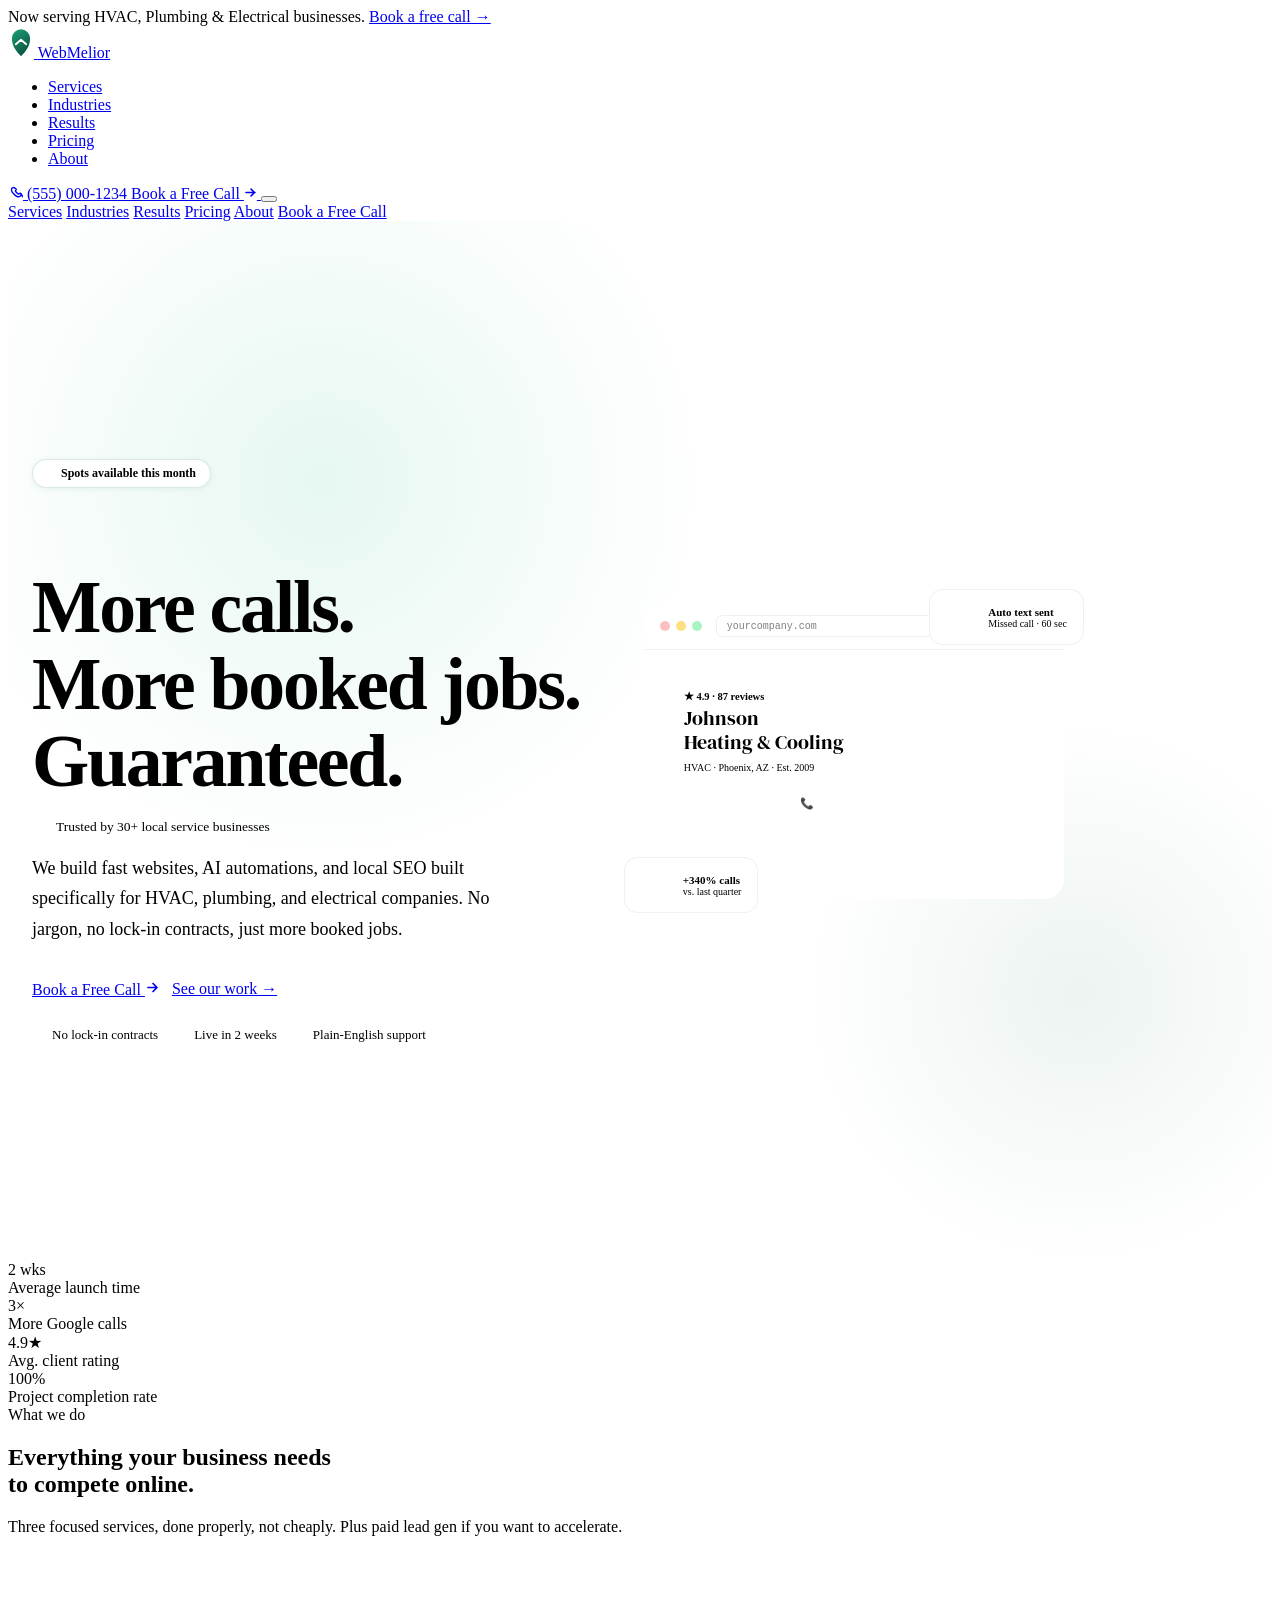
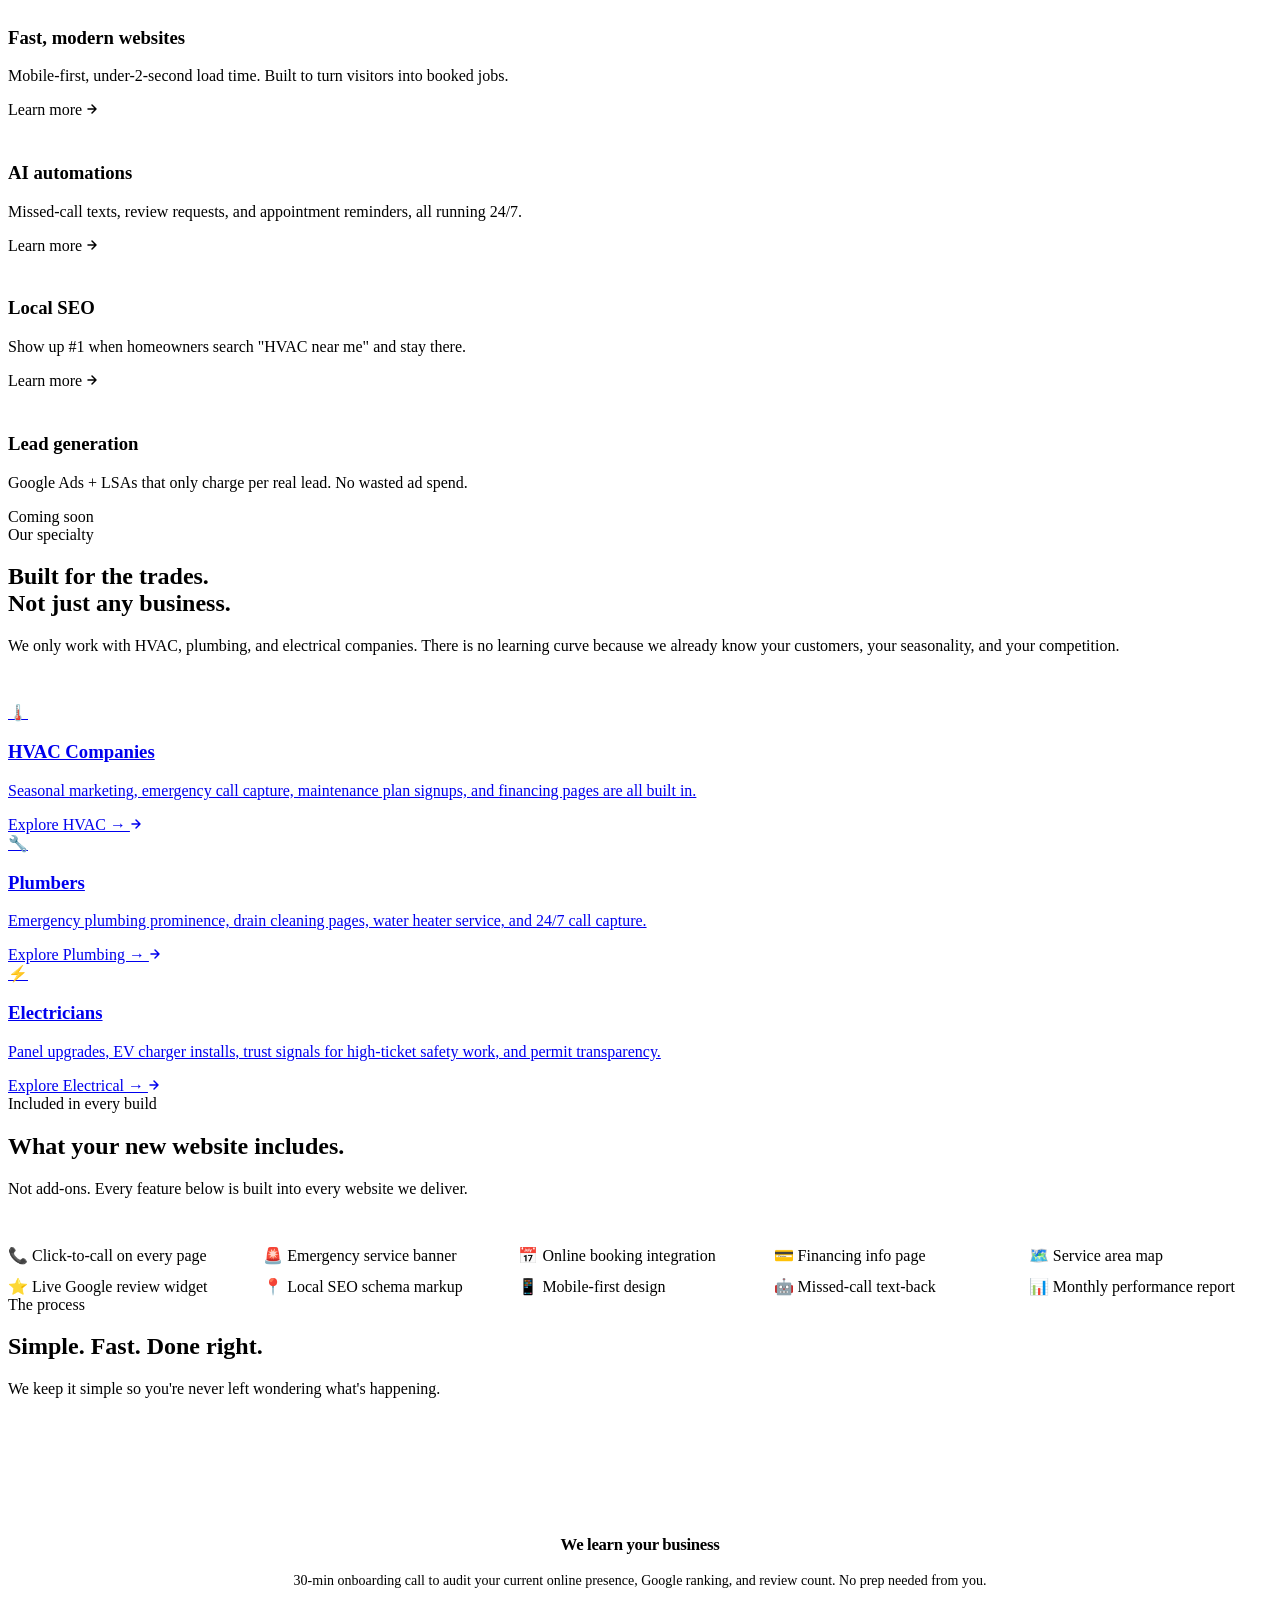
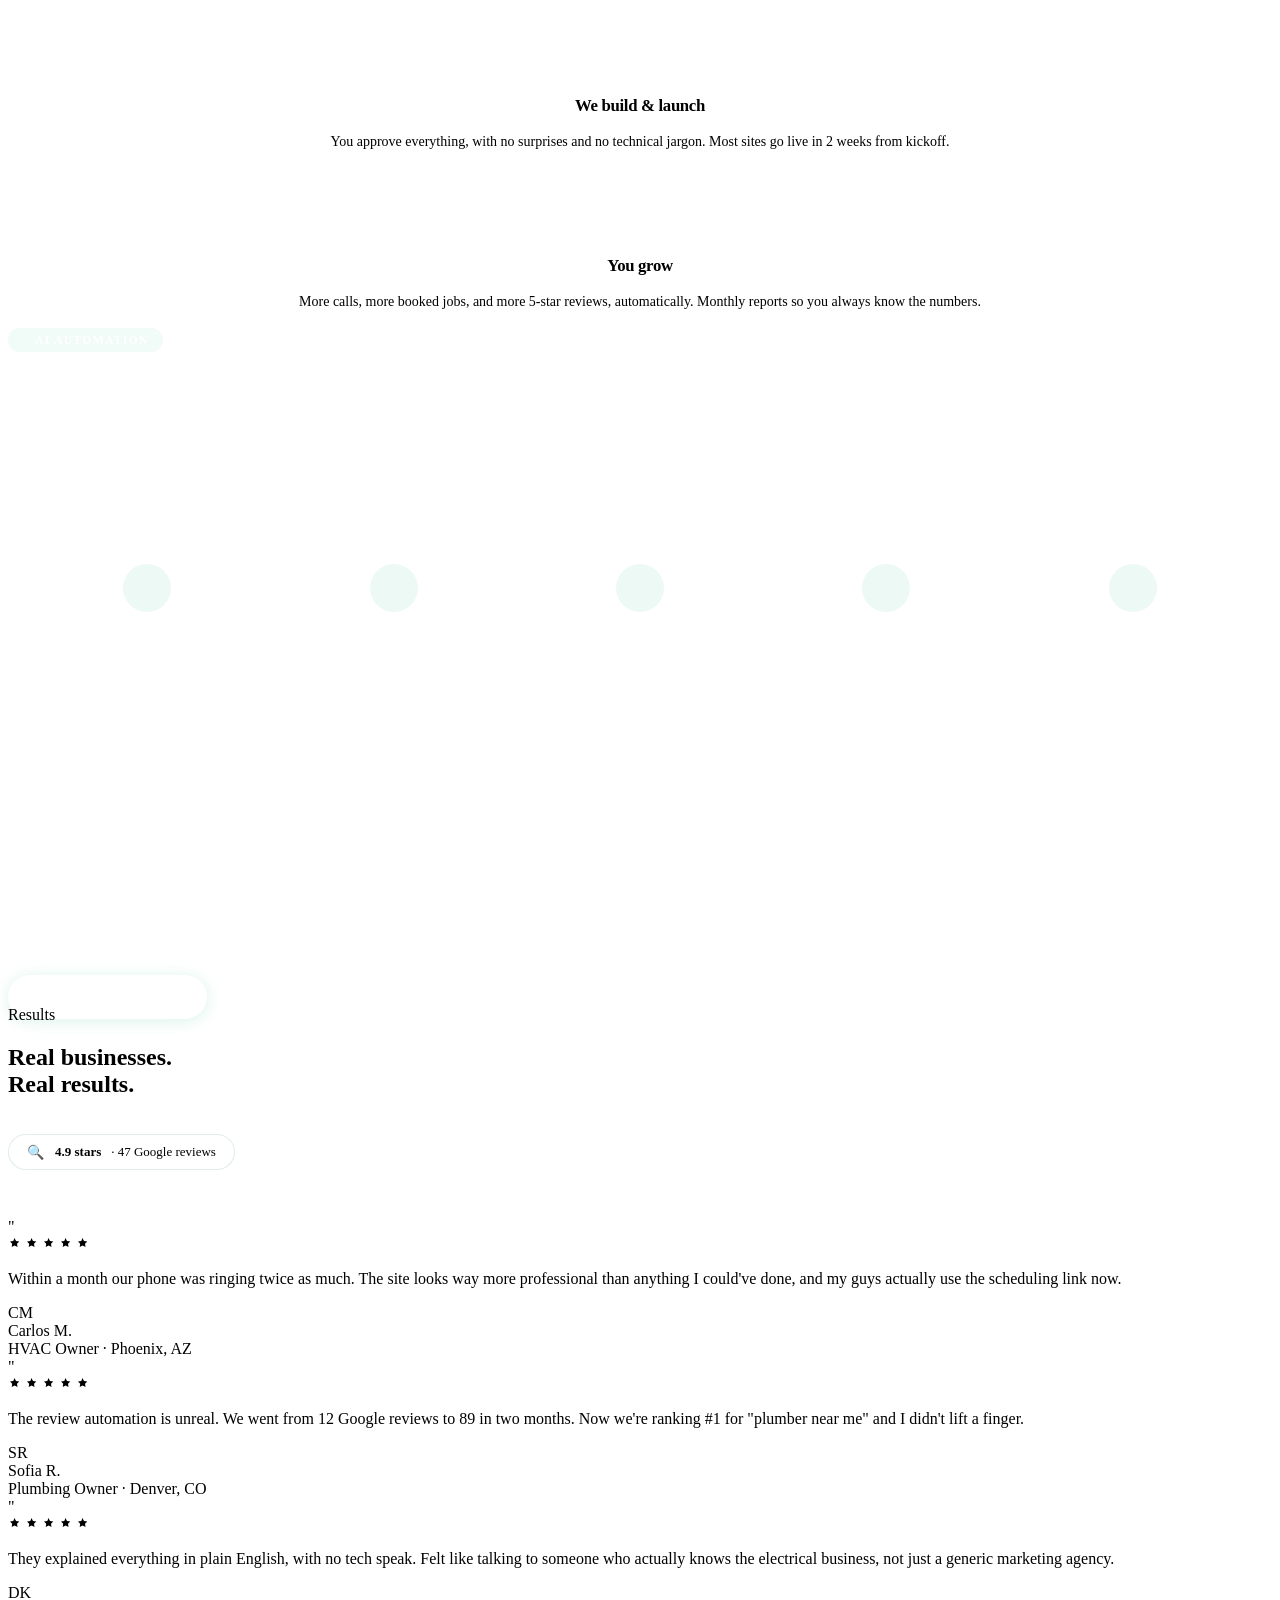
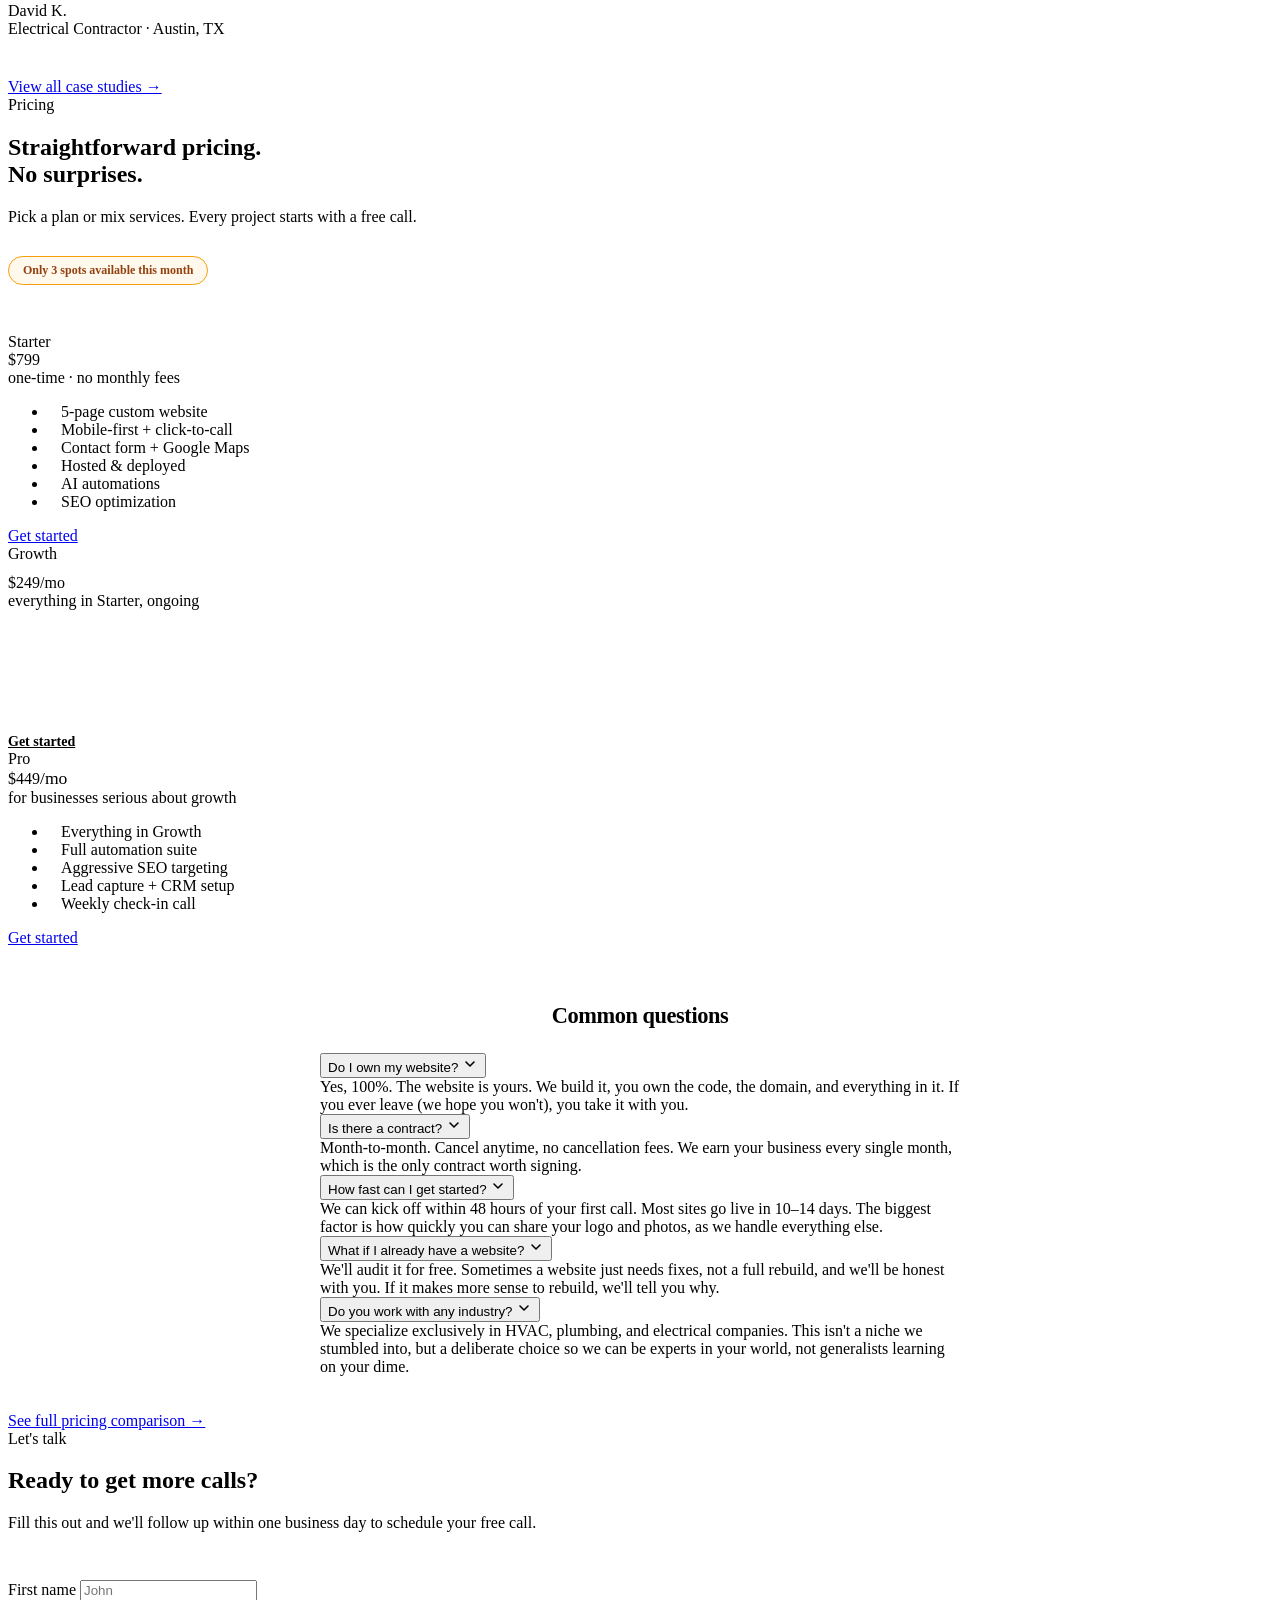
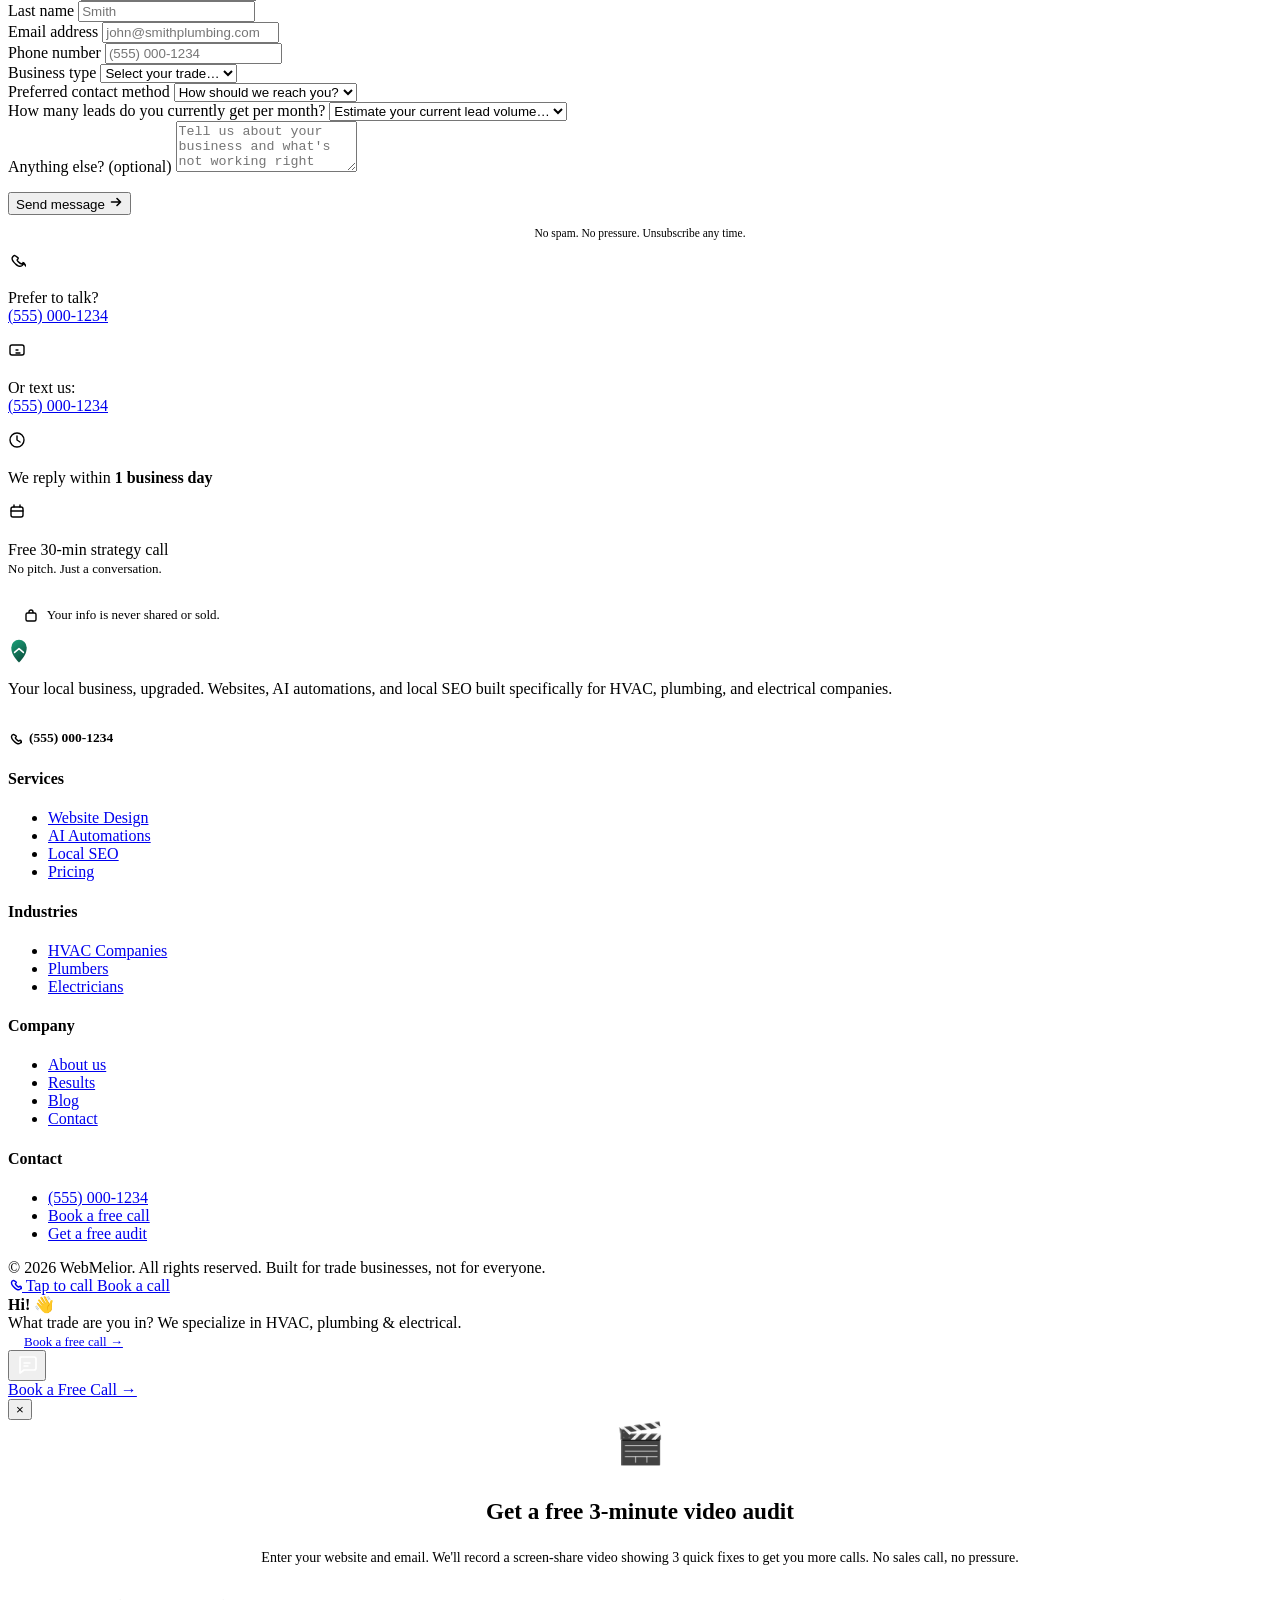
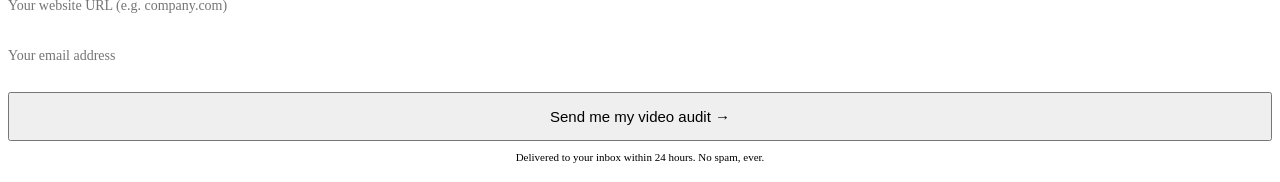
==== clients/home-services-demo/site/index.html @ b7e6ea14 "fix: update Google Apps Script URL for contact form → Sheets" ====
<!DOCTYPE html>
<html lang="en">
<head>
  <meta charset="UTF-8"/>
  <meta name="viewport" content="width=device-width,initial-scale=1"/>
  <title>WebMelior | More Calls. More Booked Jobs. | HVAC, Plumbing &amp; Electrical Marketing</title>
  <meta name="description" content="WebMelior builds websites, AI automations, and local SEO for HVAC, plumbing, and electrical companies. Live in 2 weeks. No lock-in contracts. Book a free call."/>
  <meta property="og:title" content="WebMelior: Trade Business Marketing That Actually Works"/>
  <meta property="og:description" content="Websites, AI automations, and local SEO built exclusively for HVAC, plumbing, and electrical businesses."/>
  <meta property="og:type" content="website"/>
  <link rel="canonical" href="https://webmelior.com/"/>
  <link rel="preconnect" href="https://fonts.googleapis.com"/>
  <link rel="preconnect" href="https://fonts.gstatic.com" crossorigin/>
  <link href="https://fonts.googleapis.com/css2?family=DM+Serif+Display:ital@0;1&family=Inter:wght@400;500;600;700&display=swap" rel="stylesheet"/>
  <link rel="stylesheet" href="shared.css"/>

  <!-- JSON-LD: LocalBusiness -->
  <script type="application/ld+json">
  {
    "@context": "https://schema.org",
    "@type": "LocalBusiness",
    "name": "WebMelior",
    "description": "Digital marketing agency specializing in websites, AI automations, and local SEO for HVAC, plumbing, and electrical companies.",
    "url": "https://webmelior.com",
    "telephone": "+1-555-000-1234",
    "priceRange": "$$",
    "servesCuisine": null,
    "aggregateRating": {
      "@type": "AggregateRating",
      "ratingValue": "4.9",
      "reviewCount": "47"
    }
  }
  </script>
  <!-- JSON-LD: WebSite -->
  <script type="application/ld+json">
  {
    "@context": "https://schema.org",
    "@type": "WebSite",
    "name": "WebMelior",
    "url": "https://webmelior.com"
  }
  </script>
</head>

<body class="grain">

  <!-- ─── ANNOUNCEMENT BAR ─── -->
  <div class="announce-bar" role="banner">
    Now serving HVAC, Plumbing &amp; Electrical businesses.
    <a data-cal-link="webmelior-zhfjhv/book-a-free-call" data-cal-namespace="book-a-free-call" data-cal-config='{"layout":"month_view","useSlotsViewOnSmallScreen":"true"}' href="#">Book a free call →</a>
  </div>

  <!-- ─── NAV ─── -->
  <nav class="site-nav" aria-label="Main navigation">
    <div class="nav-inner">
      <a href="index.html" class="nav-logo" aria-label="WebMelior home">
        <svg xmlns="http://www.w3.org/2000/svg" viewBox="0 0 80 98" width="26" height="32" aria-hidden="true">
          <defs><linearGradient id="wm" x1="0.25" y1="0" x2="0.75" y2="1"><stop offset="0%" stop-color="#1A9A74"/><stop offset="100%" stop-color="#0A4D3C"/></linearGradient></defs>
          <path d="M 40,93 C 22,74 12,59 12,38 A 28,28 0 0 1 68,38 C 68,59 58,74 40,93 Z" fill="url(#wm)"/>
          <polyline points="24,56 40,42 56,56" fill="none" stroke="#fff" stroke-width="5.5" stroke-linecap="round" stroke-linejoin="round"/>
        </svg>
        <span class="nav-logo-text">Web<span>Melior</span></span>
      </a>

      <ul class="nav-links" role="list">
        <li><a href="services/index.html">Services</a></li>
        <li><a href="industries/hvac.html">Industries</a></li>
        <li><a href="case-studies.html">Results</a></li>
        <li><a href="pricing.html">Pricing</a></li>
        <li><a href="about.html">About</a></li>
      </ul>

      <div class="nav-right">
        <a href="tel:+15550001234" class="nav-phone" aria-label="Call us">
          <svg width="15" height="15" viewBox="0 0 15 15" fill="none" aria-hidden="true"><path d="M13 10.5c0 .3-.1.6-.2.9-.2.3-.4.6-.7.8-.5.4-1 .6-1.6.6-.4 0-.9-.1-1.4-.3s-1-.5-1.5-.9c-.5-.4-1-.9-1.5-1.4-.5-.5-.9-1-1.4-1.5-.4-.5-.7-1-.9-1.5-.2-.5-.3-1-.3-1.4 0-.5.2-1 .5-1.5.4-.5.8-.8 1.4-.9.2 0 .4.1.6.2l2 1.2c.2.1.3.3.3.5s-.1.4-.2.6l-.6.7c-.1.1-.1.2-.1.3 0 .1.1.3.2.4.4.6.8 1 1.2 1.4.4.4.9.8 1.5 1.2.1.1.3.1.4.1.1 0 .2 0 .3-.1l.7-.6c.2-.1.4-.2.6-.2s.4.1.5.3l1.2 2c.1.2.2.4.2.6z" stroke="currentColor" stroke-width="1.4"/></svg>
          (555) 000-1234
        </a>
        <a data-cal-link="webmelior-zhfjhv/book-a-free-call" data-cal-namespace="book-a-free-call" data-cal-config='{"layout":"month_view","useSlotsViewOnSmallScreen":"true"}' href="#" class="btn btn-primary">
          Book a Free Call
          <svg width="13" height="13" viewBox="0 0 13 13" fill="none" aria-hidden="true"><path d="M2 6.5h9M7 3L10.5 6.5 7 10" stroke="currentColor" stroke-width="1.6" stroke-linecap="round" stroke-linejoin="round"/></svg>
        </a>
        <button class="hamburger" id="hamburger" aria-label="Open menu" aria-expanded="false" aria-controls="mobileMenu">
          <span></span><span></span><span></span>
        </button>
      </div>
    </div>

    <div class="mobile-menu" id="mobileMenu" role="dialog" aria-label="Mobile navigation">
      <a href="services/index.html">Services</a>
      <a href="industries/hvac.html">Industries</a>
      <a href="case-studies.html">Results</a>
      <a href="pricing.html">Pricing</a>
      <a href="about.html">About</a>
      <a data-cal-link="webmelior-zhfjhv/book-a-free-call" data-cal-namespace="book-a-free-call" data-cal-config='{"layout":"month_view","useSlotsViewOnSmallScreen":"true"}' href="#" class="btn btn-primary">Book a Free Call</a>
    </div>
  </nav>

  <!-- ─── HERO ─── -->
  <section id="hero" style="position:relative;min-height:100svh;display:flex;align-items:center;padding:80px 24px 60px;overflow:hidden;">
    <!-- Radial gradients -->
    <div aria-hidden="true" style="position:absolute;inset:0;pointer-events:none;">
      <div style="position:absolute;top:-15%;left:-8%;width:65vw;height:65vw;border-radius:50%;background:radial-gradient(circle,rgba(159,225,203,0.26) 0%,transparent 65%);"></div>
      <div style="position:absolute;bottom:-5%;right:-10%;width:50vw;height:50vw;border-radius:50%;background:radial-gradient(circle,rgba(15,110,86,0.08) 0%,transparent 60%);"></div>
    </div>

    <div class="container" style="display:grid;grid-template-columns:1fr 420px;gap:64px;align-items:center;position:relative;">
      <div class="reveal">
        <!-- Urgency badge -->
        <div style="display:inline-flex;align-items:center;gap:7px;background:#fff;border:1.5px solid rgba(15,110,86,0.15);border-radius:100px;padding:6px 14px;font-size:12px;font-weight:600;color:var(--green-mid);margin-bottom:20px;box-shadow:0 1px 6px rgba(15,110,86,0.08);">
          <span style="width:7px;height:7px;border-radius:50%;background:var(--green-mid);display:inline-block;animation:pulse 2s infinite;"></span>
          Spots available this month
        </div>

        <h1 style="font-size:clamp(2.6rem,6.5vw,4.6rem);letter-spacing:-0.03em;line-height:1.05;color:var(--text-dark);margin-bottom:18px;">
          More calls.<br/>More booked jobs.<br/><em style="color:var(--green-mid);font-style:normal;">Guaranteed.</em>
        </h1>

        <!-- Social proof line -->
        <p style="font-size:13.5px;font-weight:500;color:var(--text-mid);margin-bottom:16px;display:flex;align-items:center;gap:8px;">
          <svg width="16" height="16" viewBox="0 0 16 16" fill="none" aria-hidden="true"><path d="M8 1l1.8 3.7 4 .6-2.9 2.8.7 4L8 10.3 4.4 12.1l.7-4L2.2 5.3l4-.6z" fill="var(--green-mid)"/></svg>
          Trusted by 30+ local service businesses
        </p>

        <p style="font-size:clamp(1rem,2vw,1.125rem);line-height:1.7;color:var(--text-mid);max-width:480px;margin-bottom:36px;">
          We build fast websites, AI automations, and local SEO built specifically for HVAC, plumbing, and electrical companies. No jargon, no lock-in contracts, just more booked jobs.
        </p>

        <div style="display:flex;flex-wrap:wrap;gap:12px;margin-bottom:28px;">
          <a data-cal-link="webmelior-zhfjhv/book-a-free-call" data-cal-namespace="book-a-free-call" data-cal-config='{"layout":"month_view","useSlotsViewOnSmallScreen":"true"}' href="#" class="btn btn-primary btn-lg">
            Book a Free Call
            <svg width="15" height="15" viewBox="0 0 15 15" fill="none" aria-hidden="true"><path d="M3 7.5h9M8 3.5L12 7.5l-4 4" stroke="currentColor" stroke-width="1.7" stroke-linecap="round" stroke-linejoin="round"/></svg>
          </a>
          <a href="case-studies.html" class="btn btn-outline btn-lg">See our work →</a>
        </div>

        <!-- Trust micro-badges -->
        <div style="display:flex;flex-wrap:wrap;gap:16px;font-size:13px;font-weight:500;color:var(--text-mid);">
          <span style="display:flex;align-items:center;gap:6px;">
            <svg width="14" height="14" viewBox="0 0 14 14" fill="none" aria-hidden="true"><path d="M2 7l3.5 3.5 6.5-7" stroke="var(--green-mid)" stroke-width="1.8" stroke-linecap="round" stroke-linejoin="round"/></svg>
            No lock-in contracts
          </span>
          <span style="display:flex;align-items:center;gap:6px;">
            <svg width="14" height="14" viewBox="0 0 14 14" fill="none" aria-hidden="true"><path d="M2 7l3.5 3.5 6.5-7" stroke="var(--green-mid)" stroke-width="1.8" stroke-linecap="round" stroke-linejoin="round"/></svg>
            Live in 2 weeks
          </span>
          <span style="display:flex;align-items:center;gap:6px;">
            <svg width="14" height="14" viewBox="0 0 14 14" fill="none" aria-hidden="true"><path d="M2 7l3.5 3.5 6.5-7" stroke="var(--green-mid)" stroke-width="1.8" stroke-linecap="round" stroke-linejoin="round"/></svg>
            Plain-English support
          </span>
        </div>
      </div>

      <!-- Hero visual -->
      <div class="reveal" style="transition-delay:140ms;display:none;" id="heroVisual">
        <div style="position:relative;">
          <div style="background:#fff;border-radius:20px;box-shadow:var(--shadow-lg);overflow:hidden;">
            <div style="background:var(--cream);padding:12px 16px;border-bottom:1px solid rgba(0,0,0,0.06);display:flex;align-items:center;gap:6px;">
              <span style="width:10px;height:10px;border-radius:50%;background:#fca5a5;opacity:.7;" aria-hidden="true"></span>
              <span style="width:10px;height:10px;border-radius:50%;background:#fcd34d;opacity:.7;" aria-hidden="true"></span>
              <span style="width:10px;height:10px;border-radius:50%;background:#86efac;opacity:.7;" aria-hidden="true"></span>
              <div style="flex:1;height:20px;border-radius:6px;background:rgba(255,255,255,.8);margin-left:8px;border:1px solid rgba(0,0,0,.06);display:flex;align-items:center;padding:0 10px;">
                <span style="font-size:10px;font-family:monospace;color:var(--text-mid);opacity:.5;">yourcompany.com</span>
              </div>
            </div>
            <div style="padding:20px;">
              <div style="background:linear-gradient(135deg,var(--accent-light),#f8fdfb);border-radius:14px;padding:20px;margin-bottom:16px;">
                <div style="font-size:10.5px;font-weight:600;color:var(--green-mid);margin-bottom:4px;">★ 4.9 · 87 reviews</div>
                <div style="font-family:'DM Serif Display',serif;font-size:20px;color:var(--text-dark);line-height:1.2;margin-bottom:8px;">Johnson<br/>Heating &amp; Cooling</div>
                <div style="font-size:10px;color:var(--text-mid);margin-bottom:12px;">HVAC · Phoenix, AZ · Est. 2009</div>
                <div style="background:var(--green-mid);border-radius:100px;padding:8px 14px;text-align:center;">
                  <span style="color:#fff;font-size:11px;font-weight:600;">📞 Call (555) 000-1234</span>
                </div>
              </div>
              <div style="display:flex;flex-direction:column;gap:8px;">
                <div style="display:flex;gap:8px;"><div style="flex:1;height:8px;border-radius:100px;background:var(--cream);"></div><div style="width:40%;height:8px;border-radius:100px;background:var(--cream);"></div></div>
                <div style="display:flex;gap:8px;"><div style="width:60%;height:8px;border-radius:100px;background:var(--cream);"></div><div style="flex:1;height:8px;border-radius:100px;background:var(--cream);"></div></div>
              </div>
            </div>
          </div>

          <!-- Floating badge: missed call text -->
          <div style="position:absolute;top:-14px;right:-20px;background:#fff;border-radius:14px;padding:11px 16px;box-shadow:var(--shadow-card);display:flex;align-items:center;gap:10px;border:1px solid rgba(15,110,86,0.08);">
            <div style="width:32px;height:32px;border-radius:50%;background:var(--accent-light);display:flex;align-items:center;justify-content:center;flex-shrink:0;">
              <svg width="14" height="14" viewBox="0 0 14 14" fill="none" aria-hidden="true"><path d="M7 2v3M7 9v3M2 7h3M9 7h3" stroke="var(--green-mid)" stroke-width="1.5" stroke-linecap="round"/></svg>
            </div>
            <div>
              <div style="font-size:11px;font-weight:600;color:var(--text-dark);">Auto text sent</div>
              <div style="font-size:10px;color:var(--text-mid);">Missed call · 60 sec</div>
            </div>
          </div>

          <!-- Floating badge: SEO -->
          <div style="position:absolute;bottom:-14px;left:-20px;background:#fff;border-radius:14px;padding:11px 16px;box-shadow:var(--shadow-card);display:flex;align-items:center;gap:10px;border:1px solid rgba(15,110,86,0.08);">
            <div style="width:32px;height:32px;border-radius:50%;background:var(--accent-light);display:flex;align-items:center;justify-content:center;flex-shrink:0;">
              <svg width="14" height="14" viewBox="0 0 14 14" fill="none" aria-hidden="true"><path d="M2 11l3-3.5 2.5 2L10 5l2 3" stroke="var(--green-mid)" stroke-width="1.4" stroke-linecap="round" stroke-linejoin="round"/></svg>
            </div>
            <div>
              <div style="font-size:11px;font-weight:600;color:var(--text-dark);">+340% calls</div>
              <div style="font-size:10px;color:var(--text-mid);">vs. last quarter</div>
            </div>
          </div>
        </div>
      </div>
    </div>
  </section>

  <!-- ─── STATS BAR ─── -->
  <div class="divider"></div>
  <div class="stats-bar reveal" role="list" aria-label="Key statistics">
    <div class="stat-cell" role="listitem">
      <div class="stat-num" data-target="2" data-suffix=" wks">2 wks</div>
      <div class="stat-label">Average launch time</div>
    </div>
    <div class="stat-cell" role="listitem">
      <div class="stat-num" data-target="3" data-suffix="×">3×</div>
      <div class="stat-label">More Google calls</div>
    </div>
    <div class="stat-cell" role="listitem">
      <div class="stat-num">4.9★</div>
      <div class="stat-label" aria-label="4.9 stars average client rating">Avg. client rating</div>
    </div>
    <div class="stat-cell" role="listitem">
      <div class="stat-num">100%</div>
      <div class="stat-label">Project completion rate</div>
    </div>
  </div>
  <div class="divider"></div>

  <!-- ─── SERVICES ─── -->
  <section class="section" id="services">
    <div class="container">
      <div class="text-center reveal" style="margin-bottom:48px;">
        <div class="section-badge"><span class="dot"></span>What we do</div>
        <h2 class="section-title">Everything your business needs<br/>to compete online.</h2>
        <p class="section-sub">Three focused services, done properly, not cheaply. Plus paid lead gen if you want to accelerate.</p>
      </div>

      <div class="grid-4 reveal">
        <!-- Website -->
        <a href="services/websites.html" class="card" style="text-decoration:none;color:inherit;">
          <div class="card-icon">
            <svg width="20" height="20" viewBox="0 0 20 20" fill="none" aria-hidden="true"><rect x="2" y="3" width="16" height="12" rx="2" stroke="var(--green-mid)" stroke-width="1.6"/><path d="M2 7h16" stroke="var(--green-mid)" stroke-width="1.6" stroke-linecap="round"/><circle cx="5" cy="5" r=".9" fill="var(--green-mid)"/><circle cx="7.5" cy="5" r=".9" fill="var(--accent)"/><path d="M6 11h8M6 13.5h5" stroke="var(--accent)" stroke-width="1.3" stroke-linecap="round"/></svg>
          </div>
          <h3>Fast, modern websites</h3>
          <p>Mobile-first, under-2-second load time. Built to turn visitors into booked jobs.</p>
          <span class="card-link">Learn more <svg width="12" height="12" viewBox="0 0 12 12" fill="none" aria-hidden="true"><path d="M2 6h8M6 2l4 4-4 4" stroke="currentColor" stroke-width="1.5" stroke-linecap="round" stroke-linejoin="round"/></svg></span>
        </a>

        <!-- Automation -->
        <a href="services/automation.html" class="card" style="text-decoration:none;color:inherit;">
          <div class="card-icon">
            <svg width="20" height="20" viewBox="0 0 20 20" fill="none" aria-hidden="true"><circle cx="10" cy="10" r="3.5" stroke="var(--green-mid)" stroke-width="1.6"/><path d="M10 2v2M10 16v2M2 10h2M16 10h2M4.1 4.1l1.4 1.4M14.5 14.5l1.4 1.4M4.1 15.9l1.4-1.4M14.5 5.5l1.4-1.4" stroke="var(--accent)" stroke-width="1.4" stroke-linecap="round"/></svg>
          </div>
          <h3>AI automations</h3>
          <p>Missed-call texts, review requests, and appointment reminders, all running 24/7.</p>
          <span class="card-link">Learn more <svg width="12" height="12" viewBox="0 0 12 12" fill="none" aria-hidden="true"><path d="M2 6h8M6 2l4 4-4 4" stroke="currentColor" stroke-width="1.5" stroke-linecap="round" stroke-linejoin="round"/></svg></span>
        </a>

        <!-- SEO -->
        <a href="services/seo.html" class="card" style="text-decoration:none;color:inherit;">
          <div class="card-icon">
            <svg width="20" height="20" viewBox="0 0 20 20" fill="none" aria-hidden="true"><circle cx="10" cy="8" r="4" stroke="var(--green-mid)" stroke-width="1.6"/><path d="M10 12c0 0-5.5 3.5-5.5 6h11c0-2.5-5.5-6-5.5-6z" stroke="var(--green-mid)" stroke-width="1.6" stroke-linejoin="round"/><path d="M13 8l2-3.5M15 4.5l2.5-.5" stroke="var(--accent)" stroke-width="1.3" stroke-linecap="round"/></svg>
          </div>
          <h3>Local SEO</h3>
          <p>Show up #1 when homeowners search "HVAC near me" and stay there.</p>
          <span class="card-link">Learn more <svg width="12" height="12" viewBox="0 0 12 12" fill="none" aria-hidden="true"><path d="M2 6h8M6 2l4 4-4 4" stroke="currentColor" stroke-width="1.5" stroke-linecap="round" stroke-linejoin="round"/></svg></span>
        </a>

        <!-- Lead Gen -->
        <div class="card">
          <div class="card-icon">
            <svg width="20" height="20" viewBox="0 0 20 20" fill="none" aria-hidden="true"><path d="M3 10l7-7 7 7M5 8v8h10V8" stroke="var(--green-mid)" stroke-width="1.6" stroke-linecap="round" stroke-linejoin="round"/><circle cx="10" cy="14" r="2" stroke="var(--accent)" stroke-width="1.4"/></svg>
          </div>
          <h3>Lead generation</h3>
          <p>Google Ads + LSAs that only charge per real lead. No wasted ad spend.</p>
          <span class="card-link" style="color:var(--text-mid);cursor:default;">Coming soon</span>
        </div>
      </div>
    </div>
  </section>

  <div class="divider"></div>

  <!-- ─── INDUSTRIES ─── -->
  <section class="section" id="industries">
    <div class="container">
      <div class="text-center reveal" style="margin-bottom:48px;">
        <div class="section-badge"><span class="dot"></span>Our specialty</div>
        <h2 class="section-title">Built for the trades.<br/>Not just any business.</h2>
        <p class="section-sub">We only work with HVAC, plumbing, and electrical companies. There is no learning curve because we already know your customers, your seasonality, and your competition.</p>
      </div>

      <div class="grid-3 reveal">
        <a href="industries/hvac.html" class="industry-card">
          <div class="icon" aria-hidden="true">🌡️</div>
          <h3>HVAC Companies</h3>
          <p>Seasonal marketing, emergency call capture, maintenance plan signups, and financing pages are all built in.</p>
          <span class="arrow">Explore HVAC → <svg width="12" height="12" viewBox="0 0 12 12" fill="none" aria-hidden="true"><path d="M2 6h8M6 2l4 4-4 4" stroke="currentColor" stroke-width="1.5" stroke-linecap="round" stroke-linejoin="round"/></svg></span>
        </a>

        <a href="industries/plumbing.html" class="industry-card">
          <div class="icon" aria-hidden="true">🔧</div>
          <h3>Plumbers</h3>
          <p>Emergency plumbing prominence, drain cleaning pages, water heater service, and 24/7 call capture.</p>
          <span class="arrow">Explore Plumbing → <svg width="12" height="12" viewBox="0 0 12 12" fill="none" aria-hidden="true"><path d="M2 6h8M6 2l4 4-4 4" stroke="currentColor" stroke-width="1.5" stroke-linecap="round" stroke-linejoin="round"/></svg></span>
        </a>

        <a href="industries/electrical.html" class="industry-card">
          <div class="icon" aria-hidden="true">⚡</div>
          <h3>Electricians</h3>
          <p>Panel upgrades, EV charger installs, trust signals for high-ticket safety work, and permit transparency.</p>
          <span class="arrow">Explore Electrical → <svg width="12" height="12" viewBox="0 0 12 12" fill="none" aria-hidden="true"><path d="M2 6h8M6 2l4 4-4 4" stroke="currentColor" stroke-width="1.5" stroke-linecap="round" stroke-linejoin="round"/></svg></span>
        </a>
      </div>
    </div>
  </section>

  <div class="divider"></div>

  <!-- ─── FEATURE HIGHLIGHTS ─── -->
  <section class="section" style="background:var(--cream-dark);">
    <div class="container">
      <div class="text-center reveal" style="margin-bottom:48px;">
        <div class="section-badge"><span class="dot"></span>Included in every build</div>
        <h2 class="section-title">What your new website includes.</h2>
        <p class="section-sub">Not add-ons. Every feature below is built into every website we deliver.</p>
      </div>

      <div class="reveal" style="display:grid;grid-template-columns:repeat(5,1fr);gap:12px;">
        <div class="feature-item"><div class="feature-label">📞 Click-to-call on every page</div></div>
        <div class="feature-item"><div class="feature-label">🚨 Emergency service banner</div></div>
        <div class="feature-item"><div class="feature-label">📅 Online booking integration</div></div>
        <div class="feature-item"><div class="feature-label">💳 Financing info page</div></div>
        <div class="feature-item"><div class="feature-label">🗺️ Service area map</div></div>
        <div class="feature-item"><div class="feature-label">⭐ Live Google review widget</div></div>
        <div class="feature-item"><div class="feature-label">📍 Local SEO schema markup</div></div>
        <div class="feature-item"><div class="feature-label">📱 Mobile-first design</div></div>
        <div class="feature-item"><div class="feature-label">🤖 Missed-call text-back</div></div>
        <div class="feature-item"><div class="feature-label">📊 Monthly performance report</div></div>
      </div>
    </div>
  </section>

  <div class="divider"></div>

  <!-- ─── PROCESS ─── -->
  <section class="section" id="process">
    <div class="container">
      <div class="text-center reveal" style="margin-bottom:48px;">
        <div class="section-badge"><span class="dot"></span>The process</div>
        <h2 class="section-title">Simple. Fast. Done right.</h2>
        <p class="section-sub">We keep it simple so you're never left wondering what's happening.</p>
      </div>

      <div class="grid-3 reveal">
        <div style="position:relative;">
          <div style="display:none;position:absolute;top:32px;left:calc(50% + 44px);right:0;height:1px;background:linear-gradient(90deg,var(--accent),transparent);" class="step-connector" aria-hidden="true"></div>
          <div style="display:flex;flex-direction:column;align-items:center;text-align:center;gap:16px;">
            <div style="width:56px;height:56px;border-radius:50%;background:var(--green-mid);color:#fff;font-family:'DM Serif Display',serif;font-size:1.2rem;display:flex;align-items:center;justify-content:center;box-shadow:var(--shadow-btn);" aria-label="Step 1">1</div>
            <div>
              <h3 style="font-size:1.05rem;letter-spacing:-0.02em;margin-bottom:8px;">We learn your business</h3>
              <p style="font-size:0.875rem;line-height:1.7;color:var(--text-mid);">30-min onboarding call to audit your current online presence, Google ranking, and review count. No prep needed from you.</p>
            </div>
          </div>
        </div>

        <div style="position:relative;">
          <div style="display:none;position:absolute;top:32px;left:calc(50% + 44px);right:0;height:1px;background:linear-gradient(90deg,var(--accent),transparent);" class="step-connector" aria-hidden="true"></div>
          <div style="display:flex;flex-direction:column;align-items:center;text-align:center;gap:16px;">
            <div style="width:56px;height:56px;border-radius:50%;background:var(--green-mid);color:#fff;font-family:'DM Serif Display',serif;font-size:1.2rem;display:flex;align-items:center;justify-content:center;box-shadow:var(--shadow-btn);" aria-label="Step 2">2</div>
            <div>
              <h3 style="font-size:1.05rem;letter-spacing:-0.02em;margin-bottom:8px;">We build &amp; launch</h3>
              <p style="font-size:0.875rem;line-height:1.7;color:var(--text-mid);">You approve everything, with no surprises and no technical jargon. Most sites go live in 2 weeks from kickoff.</p>
            </div>
          </div>
        </div>

        <div style="display:flex;flex-direction:column;align-items:center;text-align:center;gap:16px;">
          <div style="width:56px;height:56px;border-radius:50%;background:var(--green-mid);color:#fff;font-family:'DM Serif Display',serif;font-size:1.2rem;display:flex;align-items:center;justify-content:center;box-shadow:var(--shadow-btn);" aria-label="Step 3">3</div>
          <div>
            <h3 style="font-size:1.05rem;letter-spacing:-0.02em;margin-bottom:8px;">You grow</h3>
            <p style="font-size:0.875rem;line-height:1.7;color:var(--text-mid);">More calls, more booked jobs, and more 5-star reviews, automatically. Monthly reports so you always know the numbers.</p>
          </div>
        </div>
      </div>
    </div>
  </section>

  <div class="divider"></div>

  <!-- ─── AUTOMATION PREVIEW ─── -->
  <section class="section" style="background:var(--green-dark);color:#fff;" id="automation">
    <div class="container">
      <div class="text-center reveal" style="margin-bottom:48px;">
        <div style="display:inline-flex;align-items:center;gap:7px;background:rgba(159,225,203,0.15);color:var(--accent);font-size:11.5px;font-weight:600;letter-spacing:0.12em;text-transform:uppercase;padding:6px 14px;border-radius:100px;margin-bottom:20px;">
          <span style="width:6px;height:6px;border-radius:50%;background:var(--accent);"></span>AI Automation
        </div>
        <h2 class="section-title" style="color:#fff;">While you're on the job,<br/>we're getting you the next one.</h2>
        <p class="section-sub" style="color:rgba(255,255,255,0.65);max-width:540px;margin:0 auto;">Our automation stack runs 24/7 so you never lose a lead to voicemail again.</p>
      </div>

      <!-- Automation flow -->
      <div class="reveal" style="background:rgba(255,255,255,0.06);border-radius:20px;padding:32px;margin-bottom:40px;overflow-x:auto;">
        <div style="display:flex;align-items:center;gap:8px;min-width:600px;">
          <div style="display:flex;flex-direction:column;align-items:center;gap:8px;flex:1;text-align:center;">
            <div style="width:48px;height:48px;border-radius:50%;background:rgba(159,225,203,0.2);display:flex;align-items:center;justify-content:center;">
              <svg width="20" height="20" viewBox="0 0 20 20" fill="none" aria-hidden="true"><path d="M17 13.5c0 .4-.1.7-.3 1.1-.3.4-.6.8-1 1.1-.7.5-1.4.8-2.2.8-.6 0-1.2-.2-1.9-.5-.7-.3-1.4-.8-2.1-1.4-.7-.6-1.4-1.3-2-2-.6-.7-1.1-1.4-1.4-2-.3-.6-.5-1.3-.5-1.8 0-.7.2-1.3.7-1.9.5-.6 1.1-1 1.8-1.2.3 0 .5.1.7.3l2.5 1.8c.2.2.4.4.4.7s-.1.5-.3.7l-.8.9c-.1.1-.1.3-.1.4.1.2.3.4.5.6.6.8 1.2 1.4 1.8 2 .6.6 1.3 1.1 2 1.5.1.1.3.2.5.2s.3-.1.4-.2l.8-.8c.2-.2.4-.3.7-.3s.5.1.7.4l1.8 2.5c.1.2.2.4.2.6z" stroke="var(--accent)" stroke-width="1.5"/></svg>
            </div>
            <span style="font-size:11px;font-weight:600;color:rgba(255,255,255,.85);">Customer calls</span>
          </div>
          <svg width="16" height="16" viewBox="0 0 16 16" fill="none" aria-hidden="true" style="flex-shrink:0;opacity:.5;"><path d="M4 8h8M9 5l3 3-3 3" stroke="var(--accent)" stroke-width="1.5" stroke-linecap="round" stroke-linejoin="round"/></svg>
          <div style="display:flex;flex-direction:column;align-items:center;gap:8px;flex:1;text-align:center;">
            <div style="width:48px;height:48px;border-radius:50%;background:rgba(159,225,203,0.2);display:flex;align-items:center;justify-content:center;">
              <svg width="20" height="20" viewBox="0 0 20 20" fill="none" aria-hidden="true"><circle cx="10" cy="10" r="7" stroke="var(--accent)" stroke-width="1.5"/><path d="M10 7v4l3 2" stroke="var(--accent)" stroke-width="1.5" stroke-linecap="round"/></svg>
            </div>
            <span style="font-size:11px;font-weight:600;color:rgba(255,255,255,.85);">Missed call</span>
          </div>
          <svg width="16" height="16" viewBox="0 0 16 16" fill="none" aria-hidden="true" style="flex-shrink:0;opacity:.5;"><path d="M4 8h8M9 5l3 3-3 3" stroke="var(--accent)" stroke-width="1.5" stroke-linecap="round" stroke-linejoin="round"/></svg>
          <div style="display:flex;flex-direction:column;align-items:center;gap:8px;flex:1;text-align:center;">
            <div style="width:48px;height:48px;border-radius:50%;background:rgba(159,225,203,0.2);display:flex;align-items:center;justify-content:center;">
              <svg width="20" height="20" viewBox="0 0 20 20" fill="none" aria-hidden="true"><path d="M4 4h12v10a2 2 0 01-2 2H6a2 2 0 01-2-2V4z" stroke="var(--accent)" stroke-width="1.5"/><path d="M8 10h4M8 7h4" stroke="var(--accent)" stroke-width="1.3" stroke-linecap="round"/></svg>
            </div>
            <span style="font-size:11px;font-weight:600;color:rgba(255,255,255,.85);">Auto text in 60 sec</span>
          </div>
          <svg width="16" height="16" viewBox="0 0 16 16" fill="none" aria-hidden="true" style="flex-shrink:0;opacity:.5;"><path d="M4 8h8M9 5l3 3-3 3" stroke="var(--accent)" stroke-width="1.5" stroke-linecap="round" stroke-linejoin="round"/></svg>
          <div style="display:flex;flex-direction:column;align-items:center;gap:8px;flex:1;text-align:center;">
            <div style="width:48px;height:48px;border-radius:50%;background:rgba(159,225,203,0.2);display:flex;align-items:center;justify-content:center;">
              <svg width="20" height="20" viewBox="0 0 20 20" fill="none" aria-hidden="true"><rect x="3" y="4" width="14" height="12" rx="2" stroke="var(--accent)" stroke-width="1.5"/><path d="M7 4V2M13 4V2M3 9h14" stroke="var(--accent)" stroke-width="1.5" stroke-linecap="round"/></svg>
            </div>
            <span style="font-size:11px;font-weight:600;color:rgba(255,255,255,.85);">Lead books online</span>
          </div>
          <svg width="16" height="16" viewBox="0 0 16 16" fill="none" aria-hidden="true" style="flex-shrink:0;opacity:.5;"><path d="M4 8h8M9 5l3 3-3 3" stroke="var(--accent)" stroke-width="1.5" stroke-linecap="round" stroke-linejoin="round"/></svg>
          <div style="display:flex;flex-direction:column;align-items:center;gap:8px;flex:1;text-align:center;">
            <div style="width:48px;height:48px;border-radius:50%;background:rgba(159,225,203,0.2);display:flex;align-items:center;justify-content:center;">
              <svg width="20" height="20" viewBox="0 0 20 20" fill="none" aria-hidden="true"><path d="M10 2l2.1 4.3 4.7.7-3.4 3.3.8 4.7L10 12.7l-4.2 2.3.8-4.7L3.2 7l4.7-.7L10 2z" stroke="var(--accent)" stroke-width="1.5" stroke-linejoin="round"/></svg>
            </div>
            <span style="font-size:11px;font-weight:600;color:rgba(255,255,255,.85);">Google review sent</span>
          </div>
        </div>
      </div>

      <!-- Automation checklist -->
      <div class="grid-2 reveal">
        <div>
          <ul class="check-list" style="gap:14px;">
            <li style="color:rgba(255,255,255,.85);">
              <svg class="check" width="16" height="16" viewBox="0 0 16 16" fill="none" aria-hidden="true"><path d="M3 8l3.5 3.5 6.5-7" stroke="var(--accent)" stroke-width="1.8" stroke-linecap="round" stroke-linejoin="round"/></svg>
              <div><strong style="color:#fff;">Missed-call text-back</strong>: 60-second response so leads never go cold</div>
            </li>
            <li style="color:rgba(255,255,255,.85);">
              <svg class="check" width="16" height="16" viewBox="0 0 16 16" fill="none" aria-hidden="true"><path d="M3 8l3.5 3.5 6.5-7" stroke="var(--accent)" stroke-width="1.8" stroke-linecap="round" stroke-linejoin="round"/></svg>
              <div><strong style="color:#fff;">Appointment reminders</strong> to reduce no-shows by up to 40%</div>
            </li>
            <li style="color:rgba(255,255,255,.85);">
              <svg class="check" width="16" height="16" viewBox="0 0 16 16" fill="none" aria-hidden="true"><path d="M3 8l3.5 3.5 6.5-7" stroke="var(--accent)" stroke-width="1.8" stroke-linecap="round" stroke-linejoin="round"/></svg>
              <div><strong style="color:#fff;">Post-job review requests</strong>: auto-sent to Google after every completed job</div>
            </li>
          </ul>
        </div>
        <div>
          <ul class="check-list" style="gap:14px;">
            <li style="color:rgba(255,255,255,.85);">
              <svg class="check" width="16" height="16" viewBox="0 0 16 16" fill="none" aria-hidden="true"><path d="M3 8l3.5 3.5 6.5-7" stroke="var(--accent)" stroke-width="1.8" stroke-linecap="round" stroke-linejoin="round"/></svg>
              <div><strong style="color:#fff;">Lead follow-up sequence</strong> via SMS and email, with 5 touches over 7 days</div>
            </li>
            <li style="color:rgba(255,255,255,.85);">
              <svg class="check" width="16" height="16" viewBox="0 0 16 16" fill="none" aria-hidden="true"><path d="M3 8l3.5 3.5 6.5-7" stroke="var(--accent)" stroke-width="1.8" stroke-linecap="round" stroke-linejoin="round"/></svg>
              <div><strong style="color:#fff;">Monthly ranking + leads report</strong> showing your numbers in plain English</div>
            </li>
            <li style="color:rgba(255,255,255,.85);">
              <svg class="check" width="16" height="16" viewBox="0 0 16 16" fill="none" aria-hidden="true"><path d="M3 8l3.5 3.5 6.5-7" stroke="var(--accent)" stroke-width="1.8" stroke-linecap="round" stroke-linejoin="round"/></svg>
              <div><strong style="color:#fff;">Seasonal campaigns</strong>, such as HVAC tune-up reminders and winter heating promotions</div>
            </li>
          </ul>
        </div>
      </div>

      <div class="text-center reveal" style="margin-top:40px;">
        <a href="services/automation.html" class="btn" style="background:var(--accent);color:var(--green-dark);font-size:15px;font-weight:700;padding:14px 28px;border-radius:100px;box-shadow:0 2px 16px rgba(159,225,203,0.40);">
          See all automations →
        </a>
      </div>
    </div>
  </section>

  <div class="divider"></div>

  <!-- ─── TESTIMONIALS ─── -->
  <section class="section" id="results">
    <div class="container">
      <div class="text-center reveal" style="margin-bottom:48px;">
        <div class="section-badge"><span class="dot"></span>Results</div>
        <h2 class="section-title">Real businesses.<br/>Real results.</h2>
        <!-- Google reviews badge -->
        <div style="display:inline-flex;align-items:center;gap:10px;background:#fff;border:1.5px solid rgba(15,110,86,0.12);border-radius:100px;padding:8px 18px;margin-top:16px;box-shadow:var(--shadow-card);">
          <svg width="18" height="18" viewBox="0 0 18 18" aria-hidden="true"><text y="14" font-size="14">🔍</text></svg>
          <span style="font-size:13px;font-weight:600;color:var(--text-dark);">4.9 stars</span>
          <span style="font-size:13px;color:var(--text-mid);">· 47 Google reviews</span>
        </div>
      </div>

      <div class="grid-3 reveal">
        <div class="testi-card">
          <div class="testi-quote" aria-hidden="true">"</div>
          <div class="stars" aria-label="5 out of 5 stars">
            <svg width="13" height="13" viewBox="0 0 13 13" fill="currentColor" aria-hidden="true"><path d="M6.5 1l1.5 3 3.3.5L9 6.8l.5 3.3-2.9-1.5L3.7 10l.5-3.3L2 4.5l3.3-.5z"/></svg>
            <svg width="13" height="13" viewBox="0 0 13 13" fill="currentColor" aria-hidden="true"><path d="M6.5 1l1.5 3 3.3.5L9 6.8l.5 3.3-2.9-1.5L3.7 10l.5-3.3L2 4.5l3.3-.5z"/></svg>
            <svg width="13" height="13" viewBox="0 0 13 13" fill="currentColor" aria-hidden="true"><path d="M6.5 1l1.5 3 3.3.5L9 6.8l.5 3.3-2.9-1.5L3.7 10l.5-3.3L2 4.5l3.3-.5z"/></svg>
            <svg width="13" height="13" viewBox="0 0 13 13" fill="currentColor" aria-hidden="true"><path d="M6.5 1l1.5 3 3.3.5L9 6.8l.5 3.3-2.9-1.5L3.7 10l.5-3.3L2 4.5l3.3-.5z"/></svg>
            <svg width="13" height="13" viewBox="0 0 13 13" fill="currentColor" aria-hidden="true"><path d="M6.5 1l1.5 3 3.3.5L9 6.8l.5 3.3-2.9-1.5L3.7 10l.5-3.3L2 4.5l3.3-.5z"/></svg>
          </div>
          <p class="testi-text">Within a month our phone was ringing twice as much. The site looks way more professional than anything I could've done, and my guys actually use the scheduling link now.</p>
          <div class="testi-author">
            <div class="testi-avatar" aria-hidden="true">CM</div>
            <div>
              <div class="testi-name">Carlos M.</div>
              <div class="testi-biz">HVAC Owner · Phoenix, AZ</div>
            </div>
          </div>
        </div>

        <div class="testi-card">
          <div class="testi-quote" aria-hidden="true">"</div>
          <div class="stars" aria-label="5 out of 5 stars">
            <svg width="13" height="13" viewBox="0 0 13 13" fill="currentColor" aria-hidden="true"><path d="M6.5 1l1.5 3 3.3.5L9 6.8l.5 3.3-2.9-1.5L3.7 10l.5-3.3L2 4.5l3.3-.5z"/></svg>
            <svg width="13" height="13" viewBox="0 0 13 13" fill="currentColor" aria-hidden="true"><path d="M6.5 1l1.5 3 3.3.5L9 6.8l.5 3.3-2.9-1.5L3.7 10l.5-3.3L2 4.5l3.3-.5z"/></svg>
            <svg width="13" height="13" viewBox="0 0 13 13" fill="currentColor" aria-hidden="true"><path d="M6.5 1l1.5 3 3.3.5L9 6.8l.5 3.3-2.9-1.5L3.7 10l.5-3.3L2 4.5l3.3-.5z"/></svg>
            <svg width="13" height="13" viewBox="0 0 13 13" fill="currentColor" aria-hidden="true"><path d="M6.5 1l1.5 3 3.3.5L9 6.8l.5 3.3-2.9-1.5L3.7 10l.5-3.3L2 4.5l3.3-.5z"/></svg>
            <svg width="13" height="13" viewBox="0 0 13 13" fill="currentColor" aria-hidden="true"><path d="M6.5 1l1.5 3 3.3.5L9 6.8l.5 3.3-2.9-1.5L3.7 10l.5-3.3L2 4.5l3.3-.5z"/></svg>
          </div>
          <p class="testi-text">The review automation is unreal. We went from 12 Google reviews to 89 in two months. Now we're ranking #1 for "plumber near me" and I didn't lift a finger.</p>
          <div class="testi-author">
            <div class="testi-avatar" aria-hidden="true">SR</div>
            <div>
              <div class="testi-name">Sofia R.</div>
              <div class="testi-biz">Plumbing Owner · Denver, CO</div>
            </div>
          </div>
        </div>

        <div class="testi-card">
          <div class="testi-quote" aria-hidden="true">"</div>
          <div class="stars" aria-label="5 out of 5 stars">
            <svg width="13" height="13" viewBox="0 0 13 13" fill="currentColor" aria-hidden="true"><path d="M6.5 1l1.5 3 3.3.5L9 6.8l.5 3.3-2.9-1.5L3.7 10l.5-3.3L2 4.5l3.3-.5z"/></svg>
            <svg width="13" height="13" viewBox="0 0 13 13" fill="currentColor" aria-hidden="true"><path d="M6.5 1l1.5 3 3.3.5L9 6.8l.5 3.3-2.9-1.5L3.7 10l.5-3.3L2 4.5l3.3-.5z"/></svg>
            <svg width="13" height="13" viewBox="0 0 13 13" fill="currentColor" aria-hidden="true"><path d="M6.5 1l1.5 3 3.3.5L9 6.8l.5 3.3-2.9-1.5L3.7 10l.5-3.3L2 4.5l3.3-.5z"/></svg>
            <svg width="13" height="13" viewBox="0 0 13 13" fill="currentColor" aria-hidden="true"><path d="M6.5 1l1.5 3 3.3.5L9 6.8l.5 3.3-2.9-1.5L3.7 10l.5-3.3L2 4.5l3.3-.5z"/></svg>
            <svg width="13" height="13" viewBox="0 0 13 13" fill="currentColor" aria-hidden="true"><path d="M6.5 1l1.5 3 3.3.5L9 6.8l.5 3.3-2.9-1.5L3.7 10l.5-3.3L2 4.5l3.3-.5z"/></svg>
          </div>
          <p class="testi-text">They explained everything in plain English, with no tech speak. Felt like talking to someone who actually knows the electrical business, not just a generic marketing agency.</p>
          <div class="testi-author">
            <div class="testi-avatar" aria-hidden="true">DK</div>
            <div>
              <div class="testi-name">David K.</div>
              <div class="testi-biz">Electrical Contractor · Austin, TX</div>
            </div>
          </div>
        </div>
      </div>

      <div class="text-center reveal" style="margin-top:40px;">
        <a href="case-studies.html" class="btn btn-outline btn-lg">View all case studies →</a>
      </div>
    </div>
  </section>

  <div class="divider"></div>

  <!-- ─── PRICING ─── -->
  <section class="section" id="pricing">
    <div class="container">
      <div class="text-center reveal" style="margin-bottom:48px;">
        <div class="section-badge"><span class="dot"></span>Pricing</div>
        <h2 class="section-title">Straightforward pricing.<br/>No surprises.</h2>
        <p class="section-sub">Pick a plan or mix services. Every project starts with a free call.</p>
        <!-- Urgency -->
        <div style="display:inline-flex;align-items:center;gap:7px;background:#fff8ed;border:1.5px solid #f59e0b;border-radius:100px;padding:6px 14px;font-size:12px;font-weight:600;color:#92400e;margin-top:14px;">
          Only 3 spots available this month
        </div>
      </div>

      <div class="pricing-grid reveal">
        <!-- Starter -->
        <div class="pricing-card">
          <div class="price-tier">Starter</div>
          <div class="price-amount">$799</div>
          <div class="price-desc">one-time · no monthly fees</div>
          <ul class="price-features">
            <li><svg width="13" height="13" viewBox="0 0 13 13" fill="none" aria-hidden="true"><path d="M2 6.5l3 3 6-6" stroke="var(--green-mid)" stroke-width="1.6" stroke-linecap="round" stroke-linejoin="round"/></svg>5-page custom website</li>
            <li><svg width="13" height="13" viewBox="0 0 13 13" fill="none" aria-hidden="true"><path d="M2 6.5l3 3 6-6" stroke="var(--green-mid)" stroke-width="1.6" stroke-linecap="round" stroke-linejoin="round"/></svg>Mobile-first + click-to-call</li>
            <li><svg width="13" height="13" viewBox="0 0 13 13" fill="none" aria-hidden="true"><path d="M2 6.5l3 3 6-6" stroke="var(--green-mid)" stroke-width="1.6" stroke-linecap="round" stroke-linejoin="round"/></svg>Contact form + Google Maps</li>
            <li><svg width="13" height="13" viewBox="0 0 13 13" fill="none" aria-hidden="true"><path d="M2 6.5l3 3 6-6" stroke="var(--green-mid)" stroke-width="1.6" stroke-linecap="round" stroke-linejoin="round"/></svg>Hosted &amp; deployed</li>
            <li class="x"><svg width="13" height="13" viewBox="0 0 13 13" fill="none" aria-hidden="true"><path d="M3 3l7 7M10 3l-7 7" stroke="var(--text-dark)" stroke-width="1.4" stroke-linecap="round"/></svg>AI automations</li>
            <li class="x"><svg width="13" height="13" viewBox="0 0 13 13" fill="none" aria-hidden="true"><path d="M3 3l7 7M10 3l-7 7" stroke="var(--text-dark)" stroke-width="1.4" stroke-linecap="round"/></svg>SEO optimization</li>
          </ul>
          <a data-cal-link="webmelior-zhfjhv/book-a-free-call" data-cal-namespace="book-a-free-call" data-cal-config='{"layout":"month_view","useSlotsViewOnSmallScreen":"true"}' href="#" class="btn btn-outline" style="width:100%;justify-content:center;min-height:44px;">Get started</a>
        </div>

        <!-- Growth -->
        <div class="pricing-card pricing-featured">
          <div style="display:flex;justify-content:space-between;align-items:center;margin-bottom:10px;">
            <div class="price-tier">Growth</div>
            <div style="background:rgba(255,255,255,0.2);color:#fff;font-size:10px;font-weight:600;letter-spacing:.1em;text-transform:uppercase;padding:4px 10px;border-radius:100px;">Most popular</div>
          </div>
          <div class="price-amount">$249<span class="price-period">/mo</span></div>
          <div class="price-desc">everything in Starter, ongoing</div>
          <ul class="price-features" style="color:rgba(255,255,255,.9);">
            <li><svg width="13" height="13" viewBox="0 0 13 13" fill="none" aria-hidden="true"><path d="M2 6.5l3 3 6-6" stroke="var(--accent)" stroke-width="1.6" stroke-linecap="round" stroke-linejoin="round"/></svg>Website + unlimited edits</li>
            <li><svg width="13" height="13" viewBox="0 0 13 13" fill="none" aria-hidden="true"><path d="M2 6.5l3 3 6-6" stroke="var(--accent)" stroke-width="1.6" stroke-linecap="round" stroke-linejoin="round"/></svg>Missed-call text-back automation</li>
            <li><svg width="13" height="13" viewBox="0 0 13 13" fill="none" aria-hidden="true"><path d="M2 6.5l3 3 6-6" stroke="var(--accent)" stroke-width="1.6" stroke-linecap="round" stroke-linejoin="round"/></svg>Review request automation</li>
            <li><svg width="13" height="13" viewBox="0 0 13 13" fill="none" aria-hidden="true"><path d="M2 6.5l3 3 6-6" stroke="var(--accent)" stroke-width="1.6" stroke-linecap="round" stroke-linejoin="round"/></svg>Local SEO setup</li>
            <li><svg width="13" height="13" viewBox="0 0 13 13" fill="none" aria-hidden="true"><path d="M2 6.5l3 3 6-6" stroke="var(--accent)" stroke-width="1.6" stroke-linecap="round" stroke-linejoin="round"/></svg>Monthly growth report</li>
          </ul>
          <a data-cal-link="webmelior-zhfjhv/book-a-free-call" data-cal-namespace="book-a-free-call" data-cal-config='{"layout":"month_view","useSlotsViewOnSmallScreen":"true"}' href="#" class="btn" style="width:100%;justify-content:center;min-height:44px;background:#fff;color:var(--green-mid);font-weight:700;border-radius:100px;font-size:14px;">Get started</a>
        </div>

        <!-- Pro -->
        <div class="pricing-card">
          <div class="price-tier">Pro</div>
          <div class="price-amount">$449<span class="price-period" style="font-size:1.1rem;color:var(--text-mid);">/mo</span></div>
          <div class="price-desc">for businesses serious about growth</div>
          <ul class="price-features">
            <li><svg width="13" height="13" viewBox="0 0 13 13" fill="none" aria-hidden="true"><path d="M2 6.5l3 3 6-6" stroke="var(--green-mid)" stroke-width="1.6" stroke-linecap="round" stroke-linejoin="round"/></svg>Everything in Growth</li>
            <li><svg width="13" height="13" viewBox="0 0 13 13" fill="none" aria-hidden="true"><path d="M2 6.5l3 3 6-6" stroke="var(--green-mid)" stroke-width="1.6" stroke-linecap="round" stroke-linejoin="round"/></svg>Full automation suite</li>
            <li><svg width="13" height="13" viewBox="0 0 13 13" fill="none" aria-hidden="true"><path d="M2 6.5l3 3 6-6" stroke="var(--green-mid)" stroke-width="1.6" stroke-linecap="round" stroke-linejoin="round"/></svg>Aggressive SEO targeting</li>
            <li><svg width="13" height="13" viewBox="0 0 13 13" fill="none" aria-hidden="true"><path d="M2 6.5l3 3 6-6" stroke="var(--green-mid)" stroke-width="1.6" stroke-linecap="round" stroke-linejoin="round"/></svg>Lead capture + CRM setup</li>
            <li><svg width="13" height="13" viewBox="0 0 13 13" fill="none" aria-hidden="true"><path d="M2 6.5l3 3 6-6" stroke="var(--green-mid)" stroke-width="1.6" stroke-linecap="round" stroke-linejoin="round"/></svg>Weekly check-in call</li>
          </ul>
          <a data-cal-link="webmelior-zhfjhv/book-a-free-call" data-cal-namespace="book-a-free-call" data-cal-config='{"layout":"month_view","useSlotsViewOnSmallScreen":"true"}' href="#" class="btn btn-outline" style="width:100%;justify-content:center;min-height:44px;">Get started</a>
        </div>
      </div>

      <!-- FAQ Accordion -->
      <div class="reveal" style="max-width:640px;margin:56px auto 0;">
        <h3 style="font-size:1.4rem;letter-spacing:-0.02em;margin-bottom:24px;text-align:center;">Common questions</h3>

        <div class="faq-item">
          <button class="faq-q" aria-expanded="false">
            Do I own my website?
            <svg width="16" height="16" viewBox="0 0 16 16" fill="none" aria-hidden="true"><path d="M4 6l4 4 4-4" stroke="currentColor" stroke-width="1.6" stroke-linecap="round" stroke-linejoin="round"/></svg>
          </button>
          <div class="faq-a">Yes, 100%. The website is yours. We build it, you own the code, the domain, and everything in it. If you ever leave (we hope you won't), you take it with you.</div>
        </div>

        <div class="faq-item">
          <button class="faq-q" aria-expanded="false">
            Is there a contract?
            <svg width="16" height="16" viewBox="0 0 16 16" fill="none" aria-hidden="true"><path d="M4 6l4 4 4-4" stroke="currentColor" stroke-width="1.6" stroke-linecap="round" stroke-linejoin="round"/></svg>
          </button>
          <div class="faq-a">Month-to-month. Cancel anytime, no cancellation fees. We earn your business every single month, which is the only contract worth signing.</div>
        </div>

        <div class="faq-item">
          <button class="faq-q" aria-expanded="false">
            How fast can I get started?
            <svg width="16" height="16" viewBox="0 0 16 16" fill="none" aria-hidden="true"><path d="M4 6l4 4 4-4" stroke="currentColor" stroke-width="1.6" stroke-linecap="round" stroke-linejoin="round"/></svg>
          </button>
          <div class="faq-a">We can kick off within 48 hours of your first call. Most sites go live in 10–14 days. The biggest factor is how quickly you can share your logo and photos, as we handle everything else.</div>
        </div>

        <div class="faq-item">
          <button class="faq-q" aria-expanded="false">
            What if I already have a website?
            <svg width="16" height="16" viewBox="0 0 16 16" fill="none" aria-hidden="true"><path d="M4 6l4 4 4-4" stroke="currentColor" stroke-width="1.6" stroke-linecap="round" stroke-linejoin="round"/></svg>
          </button>
          <div class="faq-a">We'll audit it for free. Sometimes a website just needs fixes, not a full rebuild, and we'll be honest with you. If it makes more sense to rebuild, we'll tell you why.</div>
        </div>

        <div class="faq-item">
          <button class="faq-q" aria-expanded="false">
            Do you work with any industry?
            <svg width="16" height="16" viewBox="0 0 16 16" fill="none" aria-hidden="true"><path d="M4 6l4 4 4-4" stroke="currentColor" stroke-width="1.6" stroke-linecap="round" stroke-linejoin="round"/></svg>
          </button>
          <div class="faq-a">We specialize exclusively in HVAC, plumbing, and electrical companies. This isn't a niche we stumbled into, but a deliberate choice so we can be experts in your world, not generalists learning on your dime.</div>
        </div>
      </div>

      <div class="text-center reveal" style="margin-top:36px;">
        <a href="pricing.html" class="btn btn-outline">See full pricing comparison →</a>
      </div>
    </div>
  </section>

  <div class="divider"></div>

  <!-- ─── CONTACT ─── -->
  <section class="section" id="contact">
    <div class="container">
      <div class="text-center reveal" style="margin-bottom:48px;">
        <div class="section-badge"><span class="dot"></span>Let's talk</div>
        <h2 class="section-title">Ready to get more calls?</h2>
        <p class="section-sub">Fill this out and we'll follow up within one business day to schedule your free call.</p>
      </div>

      <div class="contact-grid reveal">
        <form id="contactForm" aria-label="Contact form" novalidate>
          <div class="form-grid" style="margin-bottom:16px;">
            <div class="form-group">
              <label for="fname">First name</label>
              <input id="fname" name="fname" type="text" required autocomplete="given-name" placeholder="John"/>
            </div>
            <div class="form-group">
              <label for="lname">Last name</label>
              <input id="lname" name="lname" type="text" required autocomplete="family-name" placeholder="Smith"/>
            </div>
            <div class="form-group">
              <label for="email">Email address</label>
              <input id="email" name="email" type="email" required autocomplete="email" placeholder="john@smithplumbing.com"/>
            </div>
            <div class="form-group">
              <label for="phone">Phone number</label>
              <input id="phone" name="phone" type="tel" autocomplete="tel" placeholder="(555) 000-1234"/>
            </div>
            <div class="form-group full">
              <label for="business">Business type</label>
              <select id="business" name="business">
                <option value="" disabled selected>Select your trade…</option>
                <option>HVAC</option>
                <option>Plumbing</option>
                <option>Electrical</option>
                <option>Multiple trades</option>
              </select>
            </div>
            <div class="form-group full">
              <label for="contact-pref">Preferred contact method</label>
              <select id="contact-pref" name="contact-pref">
                <option value="" disabled selected>How should we reach you?</option>
                <option>Call</option>
                <option>Text</option>
                <option>Email</option>
              </select>
            </div>
            <div class="form-group full">
              <label for="monthly-leads">How many leads do you currently get per month?</label>
              <select id="monthly-leads" name="monthly-leads">
                <option value="" disabled selected>Estimate your current lead volume…</option>
                <option>0–10</option>
                <option>10–30</option>
                <option>30–60</option>
                <option>60–100</option>
                <option>100+</option>
              </select>
            </div>
            <div class="form-group full">
              <label for="message">Anything else? <span style="font-weight:400;color:var(--text-mid);">(optional)</span></label>
              <textarea id="message" name="message" rows="3" placeholder="Tell us about your business and what's not working right now…"></textarea>
            </div>
          </div>

          <div id="formSuccess" role="alert" aria-live="polite" style="display:none;background:var(--accent-light);color:var(--green-mid);padding:14px 18px;border-radius:var(--radius);font-size:14px;font-weight:500;margin-bottom:12px;align-items:center;gap:10px;">
            <svg width="16" height="16" viewBox="0 0 16 16" fill="none" aria-hidden="true"><circle cx="8" cy="8" r="7" stroke="var(--green-mid)" stroke-width="1.5"/><path d="M5 8l2.5 2.5 4-4.5" stroke="var(--green-mid)" stroke-width="1.6" stroke-linecap="round" stroke-linejoin="round"/></svg>
            Got it! We'll be in touch within one business day.
          </div>

          <button type="submit" class="btn btn-primary form-submit">
            Send message
            <svg width="14" height="14" viewBox="0 0 14 14" fill="none" aria-hidden="true"><path d="M2.5 7h9M8 3.5L11.5 7 8 10.5" stroke="currentColor" stroke-width="1.6" stroke-linecap="round" stroke-linejoin="round"/></svg>
          </button>
          <p style="text-align:center;font-size:11.5px;color:var(--text-mid);margin-top:12px;">No spam. No pressure. Unsubscribe any time.</p>
        </form>

        <aside class="contact-sidebar">
          <div class="sidebar-item">
            <svg width="18" height="18" viewBox="0 0 18 18" fill="none" aria-hidden="true"><path d="M15.5 12.3c0 .4-.1.7-.3 1.1-.3.4-.6.8-1 1.1-.7.5-1.4.8-2.2.8-.6 0-1.2-.2-1.9-.5-.7-.3-1.4-.8-2.1-1.4-.7-.6-1.4-1.3-2-2-.6-.7-1.1-1.4-1.4-2-.3-.6-.5-1.3-.5-1.8 0-.7.2-1.3.7-1.9.5-.6 1.1-1 1.8-1.2.3 0 .5.1.7.3l2.5 1.8c.2.2.4.4.4.7s-.1.5-.3.7l-.8.9c0 .1 0 .2.1.4.5.8 1.1 1.5 1.8 2.1.7.6 1.4 1.1 2.2 1.5.1.1.3.1.4.1s.2-.1.3-.2l.8-.8c.2-.2.5-.3.7-.3s.5.1.7.4l1.7 2.5c.2.2.2.5.2.6z" stroke="currentColor" stroke-width="1.4"/></svg>
            <p>Prefer to talk?<br/><a href="tel:+15550001234">(555) 000-1234</a></p>
          </div>
          <div class="sidebar-item">
            <svg width="18" height="18" viewBox="0 0 18 18" fill="none" aria-hidden="true"><path d="M4 4h10a2 2 0 012 2v6a2 2 0 01-2 2H4a2 2 0 01-2-2V6a2 2 0 012-2z" stroke="currentColor" stroke-width="1.4"/><path d="M8 9h2M8 12h4" stroke="currentColor" stroke-width="1.3" stroke-linecap="round"/></svg>
            <p>Or text us:<br/><a href="sms:+15550001234">(555) 000-1234</a></p>
          </div>
          <div class="sidebar-item">
            <svg width="18" height="18" viewBox="0 0 18 18" fill="none" aria-hidden="true"><circle cx="9" cy="9" r="7" stroke="currentColor" stroke-width="1.4"/><path d="M9 5v4l3 2" stroke="currentColor" stroke-width="1.4" stroke-linecap="round"/></svg>
            <p>We reply within <strong style="color:var(--text-dark);">1 business day</strong></p>
          </div>
          <div class="sidebar-item">
            <svg width="18" height="18" viewBox="0 0 18 18" fill="none" aria-hidden="true"><rect x="3" y="4" width="12" height="10" rx="2" stroke="currentColor" stroke-width="1.4"/><path d="M6 4V2M12 4V2M3 8h12" stroke="currentColor" stroke-width="1.4" stroke-linecap="round"/></svg>
            <p>Free 30-min strategy call<br/><span style="font-size:13px;">No pitch. Just a conversation.</span></p>
          </div>
          <div style="background:var(--accent-light);border-radius:var(--radius);padding:14px 16px;font-size:13px;color:var(--green-mid);font-weight:500;">
            <svg width="14" height="14" viewBox="0 0 14 14" fill="none" style="margin-right:6px;vertical-align:middle;" aria-hidden="true"><rect x="2" y="4" width="10" height="8" rx="1.5" stroke="currentColor" stroke-width="1.4"/><path d="M5 4V3a2 2 0 014 0v1" stroke="currentColor" stroke-width="1.4"/></svg>
            Your info is never shared or sold.
          </div>
        </aside>
      </div>
    </div>
  </section>

  <!-- ─── FOOTER ─── -->
  <footer class="site-footer" role="contentinfo">
    <div class="footer-inner">
      <div class="footer-brand">
        <a href="index.html" style="display:flex;align-items:center;gap:10px;text-decoration:none;margin-bottom:4px;" aria-label="WebMelior home">
          <svg xmlns="http://www.w3.org/2000/svg" viewBox="0 0 80 98" width="22" height="27" aria-hidden="true">
            <defs><linearGradient id="wmFoot" x1="0.25" y1="0" x2="0.75" y2="1"><stop offset="0%" stop-color="#1A9A74"/><stop offset="100%" stop-color="#0A4D3C"/></linearGradient></defs>
            <path d="M 40,93 C 22,74 12,59 12,38 A 28,28 0 0 1 68,38 C 68,59 58,74 40,93 Z" fill="url(#wmFoot)"/>
            <polyline points="24,56 40,42 56,56" fill="none" stroke="#fff" stroke-width="5.5" stroke-linecap="round" stroke-linejoin="round"/>
          </svg>
          <span style="font-size:16px;font-weight:700;letter-spacing:-0.02em;color:#fff;">Web<span style="color:var(--accent);">Melior</span></span>
        </a>
        <p>Your local business, upgraded. Websites, AI automations, and local SEO built specifically for HVAC, plumbing, and electrical companies.</p>
        <a href="tel:+15550001234" style="display:inline-flex;align-items:center;gap:7px;color:var(--accent);font-size:13.5px;font-weight:600;text-decoration:none;margin-top:16px;">
          <svg width="14" height="14" viewBox="0 0 14 14" fill="none" aria-hidden="true"><path d="M13 10.5c0 .3-.1.6-.2.9-.2.3-.4.6-.7.8-.5.4-1 .6-1.6.6-.4 0-.9-.1-1.4-.3s-1-.5-1.5-.9c-.5-.4-1-.9-1.5-1.4-.5-.5-.9-1-1.4-1.5-.4-.5-.7-1-.9-1.5-.2-.5-.3-1-.3-1.4 0-.5.2-1 .5-1.5.4-.5.8-.8 1.4-.9.2 0 .4.1.6.2l2 1.2c.2.1.3.3.3.5s-.1.4-.2.6l-.6.7c-.1.1-.1.2-.1.3 0 .1.1.3.2.4.4.6.8 1 1.2 1.4.4.4.9.8 1.5 1.2.1.1.3.1.4.1.1 0 .2 0 .3-.1l.7-.6c.2-.1.4-.2.6-.2s.4.1.5.3l1.2 2c.1.2.2.4.2.6z" stroke="currentColor" stroke-width="1.4"/></svg>
          (555) 000-1234
        </a>
      </div>

      <div class="footer-col">
        <h4>Services</h4>
        <ul role="list">
          <li><a href="services/websites.html">Website Design</a></li>
          <li><a href="services/automation.html">AI Automations</a></li>
          <li><a href="services/seo.html">Local SEO</a></li>
          <li><a href="pricing.html">Pricing</a></li>
        </ul>
      </div>

      <div class="footer-col">
        <h4>Industries</h4>
        <ul role="list">
          <li><a href="industries/hvac.html">HVAC Companies</a></li>
          <li><a href="industries/plumbing.html">Plumbers</a></li>
          <li><a href="industries/electrical.html">Electricians</a></li>
        </ul>
      </div>

      <div class="footer-col">
        <h4>Company</h4>
        <ul role="list">
          <li><a href="about.html">About us</a></li>
          <li><a href="case-studies.html">Results</a></li>
          <li><a href="blog.html">Blog</a></li>
          <li><a data-cal-link="webmelior-zhfjhv/book-a-free-call" data-cal-namespace="book-a-free-call" data-cal-config='{"layout":"month_view","useSlotsViewOnSmallScreen":"true"}' href="#">Contact</a></li>
        </ul>
      </div>

      <div class="footer-col">
        <h4>Contact</h4>
        <ul role="list">
          <li><a href="tel:+15550001234">(555) 000-1234</a></li>
          <li><a data-cal-link="webmelior-zhfjhv/book-a-free-call" data-cal-namespace="book-a-free-call" data-cal-config='{"layout":"month_view","useSlotsViewOnSmallScreen":"true"}' href="#">Book a free call</a></li>
          <li><a data-cal-link="webmelior-zhfjhv/book-a-free-call" data-cal-namespace="book-a-free-call" data-cal-config='{"layout":"month_view","useSlotsViewOnSmallScreen":"true"}' href="#">Get a free audit</a></li>
        </ul>
      </div>
    </div>

    <div class="footer-bottom">
      <span>&copy; 2026 WebMelior. All rights reserved.</span>
      <span>Built for trade businesses, not for everyone.</span>
    </div>

    <!-- LocalBusiness schema (footer) -->
    <script type="application/ld+json">
    {
      "@context": "https://schema.org",
      "@type": "Organization",
      "name": "WebMelior",
      "url": "https://webmelior.com",
      "telephone": "+1-555-000-1234",
      "sameAs": []
    }
    </script>
  </footer>

  <!-- ─── MOBILE TAP-TO-CALL BAR ─── -->
  <div class="mobile-cta-bar" role="complementary" aria-label="Mobile call actions">
    <a href="tel:+15550001234" class="btn btn-primary" style="flex:1;justify-content:center;">
      <svg width="14" height="14" viewBox="0 0 14 14" fill="none" aria-hidden="true"><path d="M13 10.5c0 .3-.1.6-.2.9-.2.3-.4.6-.7.8-.5.4-1 .6-1.6.6-.4 0-.9-.1-1.4-.3s-1-.5-1.5-.9c-.5-.4-1-.9-1.5-1.4-.5-.5-.9-1-1.4-1.5-.4-.5-.7-1-.9-1.5-.2-.5-.3-1-.3-1.4 0-.5.2-1 .5-1.5.4-.5.8-.8 1.4-.9.2 0 .4.1.6.2l2 1.2c.2.1.3.3.3.5s-.1.4-.2.6l-.6.7c-.1.1-.1.2-.1.3 0 .1.1.3.2.4.4.6.8 1 1.2 1.4.4.4.9.8 1.5 1.2.1.1.3.1.4.1.1 0 .2 0 .3-.1l.7-.6c.2-.1.4-.2.6-.2s.4.1.5.3l1.2 2c.1.2.2.4.2.6z" stroke="currentColor" stroke-width="1.4"/></svg>
      Tap to call
    </a>
    <a data-cal-link="webmelior-zhfjhv/book-a-free-call" data-cal-namespace="book-a-free-call" data-cal-config='{"layout":"month_view","useSlotsViewOnSmallScreen":"true"}' href="#" class="btn btn-outline" style="flex:1;justify-content:center;">Book a call</a>
  </div>

  <!-- ─── FLOATING CHAT WIDGET ─── -->
  <div class="chat-widget" role="complementary" aria-label="Live chat">
    <div class="chat-bubble" id="chatBubble" role="dialog" aria-label="Chat message">
      <strong>Hi! 👋</strong><br/>
      What trade are you in? We specialize in HVAC, plumbing &amp; electrical.<br/>
      <a data-cal-link="webmelior-zhfjhv/book-a-free-call" data-cal-namespace="book-a-free-call" data-cal-config='{"layout":"month_view","useSlotsViewOnSmallScreen":"true"}' href="#" class="btn btn-primary" style="margin-top:10px;font-size:13px;padding:9px 16px;">Book a free call →</a>
    </div>
    <button class="chat-btn" id="chatBtn" aria-label="Open live chat" aria-expanded="false">
      <svg width="22" height="22" viewBox="0 0 22 22" fill="none" aria-hidden="true"><path d="M4 4h14a2 2 0 012 2v9a2 2 0 01-2 2H8l-4 3V6a2 2 0 012-2z" stroke="#fff" stroke-width="1.7" stroke-linejoin="round"/><path d="M8 10h6M8 13h4" stroke="#fff" stroke-width="1.4" stroke-linecap="round"/></svg>
    </button>
  </div>

  <!-- ─── SCROLL CTA ─── -->
  <a data-cal-link="webmelior-zhfjhv/book-a-free-call" data-cal-namespace="book-a-free-call" data-cal-config='{"layout":"month_view","useSlotsViewOnSmallScreen":"true"}' href="#" class="scroll-cta" id="scrollCta" aria-label="Book a free call">
    Book a Free Call →
  </a>

  <!-- ─── EXIT POPUP ─── -->
  <div class="exit-popup-overlay" id="exitOverlay" role="dialog" aria-modal="true" aria-label="Website audit offer">
    <div class="exit-popup">
      <div class="exit-popup-inner">
        <button class="close-popup" id="closePopup" aria-label="Close popup">&times;</button>
        
        <!-- Form State -->
        <form id="exitPopupForm" style="display:flex; flex-direction:column; align-items:center;">
          <div style="font-size:2.5rem;margin-bottom:8px;" aria-hidden="true">🎬</div>
          <h3 style="font-size:1.45rem; margin-bottom:8px;">Get a free 3-minute video audit</h3>
          <p style="font-size:14px; line-height:1.5; color:var(--text-mid); margin-bottom:18px;">
            Enter your website and email. We'll record a screen-share video showing 3 quick fixes to get you more calls. No sales call, no pressure.
          </p>
          
          <input type="hidden" name="name" value="Exit Popup Lead" />
          <input type="hidden" name="type" value="Loom Video Audit Request" />
          
          <input type="url" name="website" id="popupWebsite" placeholder="Your website URL (e.g. company.com)" required style="width:100%; padding:12px 16px; border:1.5px solid var(--cream-dark); border-radius:var(--radius); font-size:14px; background:var(--cream); font-family:inherit; margin-bottom:10px;" />
          <input type="email" name="email" id="popupEmail" placeholder="Your email address" required style="width:100%; padding:12px 16px; border:1.5px solid var(--cream-dark); border-radius:var(--radius); font-size:14px; background:var(--cream); font-family:inherit; margin-bottom:16px;" />
          
          <button type="submit" class="btn btn-primary" style="width:100%; justify-content:center; font-size:15px; padding:14px; cursor:pointer;">
            Send me my video audit →
          </button>
          
          <p style="font-size:11px; color:var(--text-mid); margin-top:10px;">Delivered to your inbox within 24 hours. No spam, ever.</p>
        </form>

        <!-- Success State -->
        <div id="popupSuccess" style="display:none; flex-direction:column; align-items:center; text-align:center; padding:20px 10px;">
          <div style="font-size:2.8rem; color:var(--green-mid); margin-bottom:12px;" aria-hidden="true">✓</div>
          <h3 style="font-size:1.5rem; margin-bottom:8px;">Audit Request Received!</h3>
          <p style="font-size:14.5px; line-height:1.6; color:var(--text-mid);">
            We're on it. Keep an eye on your inbox—we will record and email your personalized screen-share video within 24 hours.
          </p>
        </div>
      </div>
    </div>
  </div>

  <noscript>
    <p style="text-align:center;padding:16px;background:#fff8ed;font-size:14px;">
      For the full experience, please enable JavaScript. Or call us directly: <a href="tel:+15550001234">(555) 000-1234</a>
    </p>
  </noscript>

  <style>
    @keyframes pulse { 0%,100%{opacity:1}50%{opacity:0.4} }
    @media(min-width:769px) { #heroVisual { display:block !important; } .step-connector { display:block !important; } }
    @media(min-width:769px) { .feature-item-grid { grid-template-columns:repeat(5,1fr) !important; } }
    @media(max-width:768px) { [style*="grid-template-columns:repeat(5"] { grid-template-columns:repeat(2,1fr) !important; } }
  </style>

  <script>
    // Mobile menu
    const ham = document.getElementById('hamburger');
    const menu = document.getElementById('mobileMenu');
    ham.addEventListener('click', () => {
      const open = menu.classList.toggle('open');
      ham.setAttribute('aria-expanded', String(open));
    });

    // Smooth scroll with offset for sticky nav
    document.querySelectorAll('a[href^="#"]').forEach(a => {
      a.addEventListener('click', e => {
        const target = document.querySelector(a.getAttribute('href'));
        if (target) {
          e.preventDefault();
          const y = target.getBoundingClientRect().top + window.scrollY - 80;
          window.scrollTo({ top: y, behavior: 'smooth' });
        }
      });
    });

    // Scroll reveal
    const revealObs = new IntersectionObserver(entries => {
      entries.forEach(e => { if (e.isIntersecting) { e.target.classList.add('revealed'); revealObs.unobserve(e.target); } });
    }, { threshold: 0.08, rootMargin: '0px 0px -24px 0px' });
    document.querySelectorAll('.reveal').forEach(el => revealObs.observe(el));

    // Scroll CTA: appears after hero
    const scrollCta = document.getElementById('scrollCta');
    let ctaShown = false;
    window.addEventListener('scroll', () => {
      const heroBottom = document.getElementById('hero').getBoundingClientRect().bottom;
      if (!ctaShown && heroBottom < 0) { scrollCta.classList.add('visible'); ctaShown = true; }
      else if (ctaShown && heroBottom > 0) { scrollCta.classList.remove('visible'); ctaShown = false; }
    }, { passive: true });

    // Chat widget
    const chatBtn = document.getElementById('chatBtn');
    const chatBubble = document.getElementById('chatBubble');
    chatBtn.addEventListener('click', () => {
      const open = chatBubble.classList.toggle('open');
      chatBtn.setAttribute('aria-expanded', String(open));
    });
    // Auto-open chat after 8s
    setTimeout(() => {
      if (!chatBubble.classList.contains('open')) {
        chatBubble.classList.add('open');
        chatBtn.setAttribute('aria-expanded', 'true');
      }
    }, 8000);

    // FAQ accordion
    document.querySelectorAll('.faq-q').forEach(btn => {
      btn.addEventListener('click', () => {
        const item = btn.closest('.faq-item');
        const isOpen = item.classList.contains('open');
        document.querySelectorAll('.faq-item').forEach(i => { i.classList.remove('open'); i.querySelector('.faq-q').setAttribute('aria-expanded', 'false'); });
        if (!isOpen) { item.classList.add('open'); btn.setAttribute('aria-expanded', 'true'); }
      });
    });

    // Exit popup: desktop only, fires once on mouse leave
    let popupShown = false;
    if (window.innerWidth > 768) {
      document.addEventListener('mouseleave', e => {
        if (!popupShown && e.clientY < 20) {
          document.getElementById('exitOverlay').classList.add('open');
          popupShown = true;
        }
      });
    }
    document.getElementById('closePopup').addEventListener('click', () => {
      document.getElementById('exitOverlay').classList.remove('open');
    });
    document.getElementById('exitOverlay').addEventListener('click', e => {
      if (e.target === document.getElementById('exitOverlay')) {
        document.getElementById('exitOverlay').classList.remove('open');
      }
    });

    // Contact form → Google Sheets via hidden iframe (bypasses CORS redirect issue)
    const SHEET_URL = 'https://script.google.com/macros/s/AKfycbyL6uF-hHDjxwuCEV7RTwAysNU03KmRjiunSwqMSZKHS3BqtyGuWvpJvbaEI2zaHB7Sgg/exec';

    document.getElementById('contactForm').addEventListener('submit', function(e) {
      e.preventDefault();
      const btn = this.querySelector('button[type="submit"]');
      btn.disabled = true;
      btn.setAttribute('aria-busy', 'true');
      btn.textContent = 'Sending…';

      // Hidden iframe so the POST doesn't navigate the page
      const iframe = document.createElement('iframe');
      iframe.name = 'gs_iframe';
      iframe.style.display = 'none';
      document.body.appendChild(iframe);

      // Hidden form targeting the iframe: standard POST, no CORS issues
      const ghost = document.createElement('form');
      ghost.method = 'POST';
      ghost.action = SHEET_URL;
      ghost.target = 'gs_iframe';
      ghost.style.display = 'none';

      new FormData(this).forEach((val, key) => {
        const input = document.createElement('input');
        input.type = 'hidden';
        input.name = key;
        input.value = val;
        ghost.appendChild(input);
      });

      document.body.appendChild(ghost);
      ghost.submit();

      setTimeout(() => {
        document.getElementById('formSuccess').style.display = 'flex';
        btn.style.display = 'none';
        document.body.removeChild(ghost);
        document.body.removeChild(iframe);
      }, 1000);
    });

    // Exit popup form submission → Google Sheets via hidden iframe
    document.getElementById('exitPopupForm').addEventListener('submit', function(e) {
      e.preventDefault();
      const btn = this.querySelector('button[type="submit"]');
      btn.disabled = true;
      btn.textContent = 'Sending…';

      const iframe = document.createElement('iframe');
      iframe.name = 'popup_gs_iframe';
      iframe.style.display = 'none';
      document.body.appendChild(iframe);

      const ghost = document.createElement('form');
      ghost.method = 'POST';
      ghost.action = SHEET_URL;
      ghost.target = 'popup_gs_iframe';
      ghost.style.display = 'none';

      new FormData(this).forEach((val, key) => {
        const input = document.createElement('input');
        input.type = 'hidden';
        input.name = key;
        input.value = val;
        ghost.appendChild(input);
      });

      document.body.appendChild(ghost);
      ghost.submit();

      setTimeout(() => {
        this.style.display = 'none';
        document.getElementById('popupSuccess').style.display = 'flex';
        document.body.removeChild(ghost);
        document.body.removeChild(iframe);
      }, 1000);
    });
  </script>

<script type="text/javascript">
  (function (C, A, L) { let p = function (a, ar) { a.q.push(ar); }; let d = C.document; C.Cal = C.Cal || function () { let cal = C.Cal; let ar = arguments; if (!cal.loaded) { cal.ns = {}; cal.q = cal.q || []; d.head.appendChild(d.createElement("script")).src = A; cal.loaded = true; } if (ar[0] === L) { const api = function () { p(api, arguments); }; const namespace = ar[1]; api.q = api.q || []; if(typeof namespace === "string"){cal.ns[namespace] = cal.ns[namespace] || api;p(cal.ns[namespace], ar);p(cal, ["initNamespace", namespace]);} else p(cal, ar); return;} p(cal, ar); }; })(window, "https://app.cal.com/embed/embed.js", "init");
  Cal("init", "book-a-free-call", {origin:"https://app.cal.com"});
  Cal.config = Cal.config || {};
  Cal.config.forwardQueryParams = true;
  Cal.ns["book-a-free-call"]("ui", {"hideEventTypeDetails":false,"layout":"month_view","styles":{"branding":{"brandColor":"#0F6E56"}}});
</script>
</body>
</html>
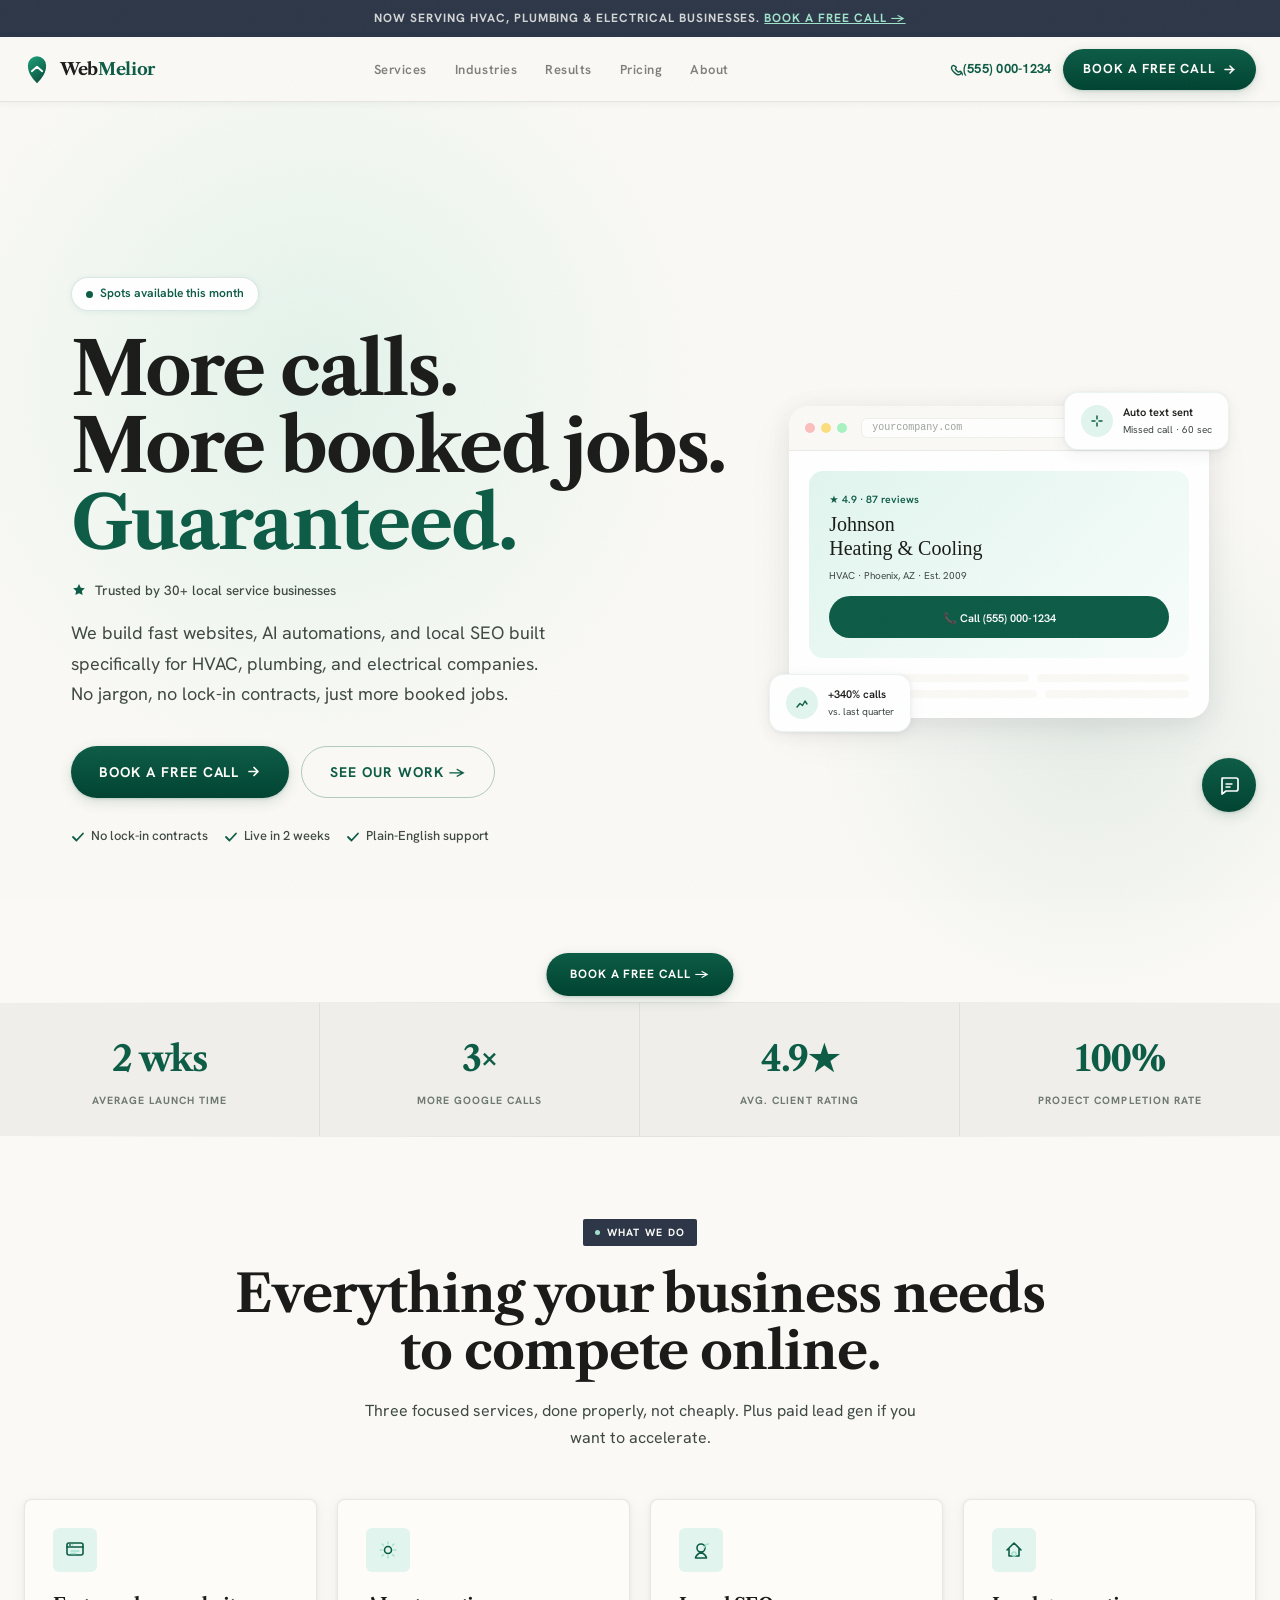
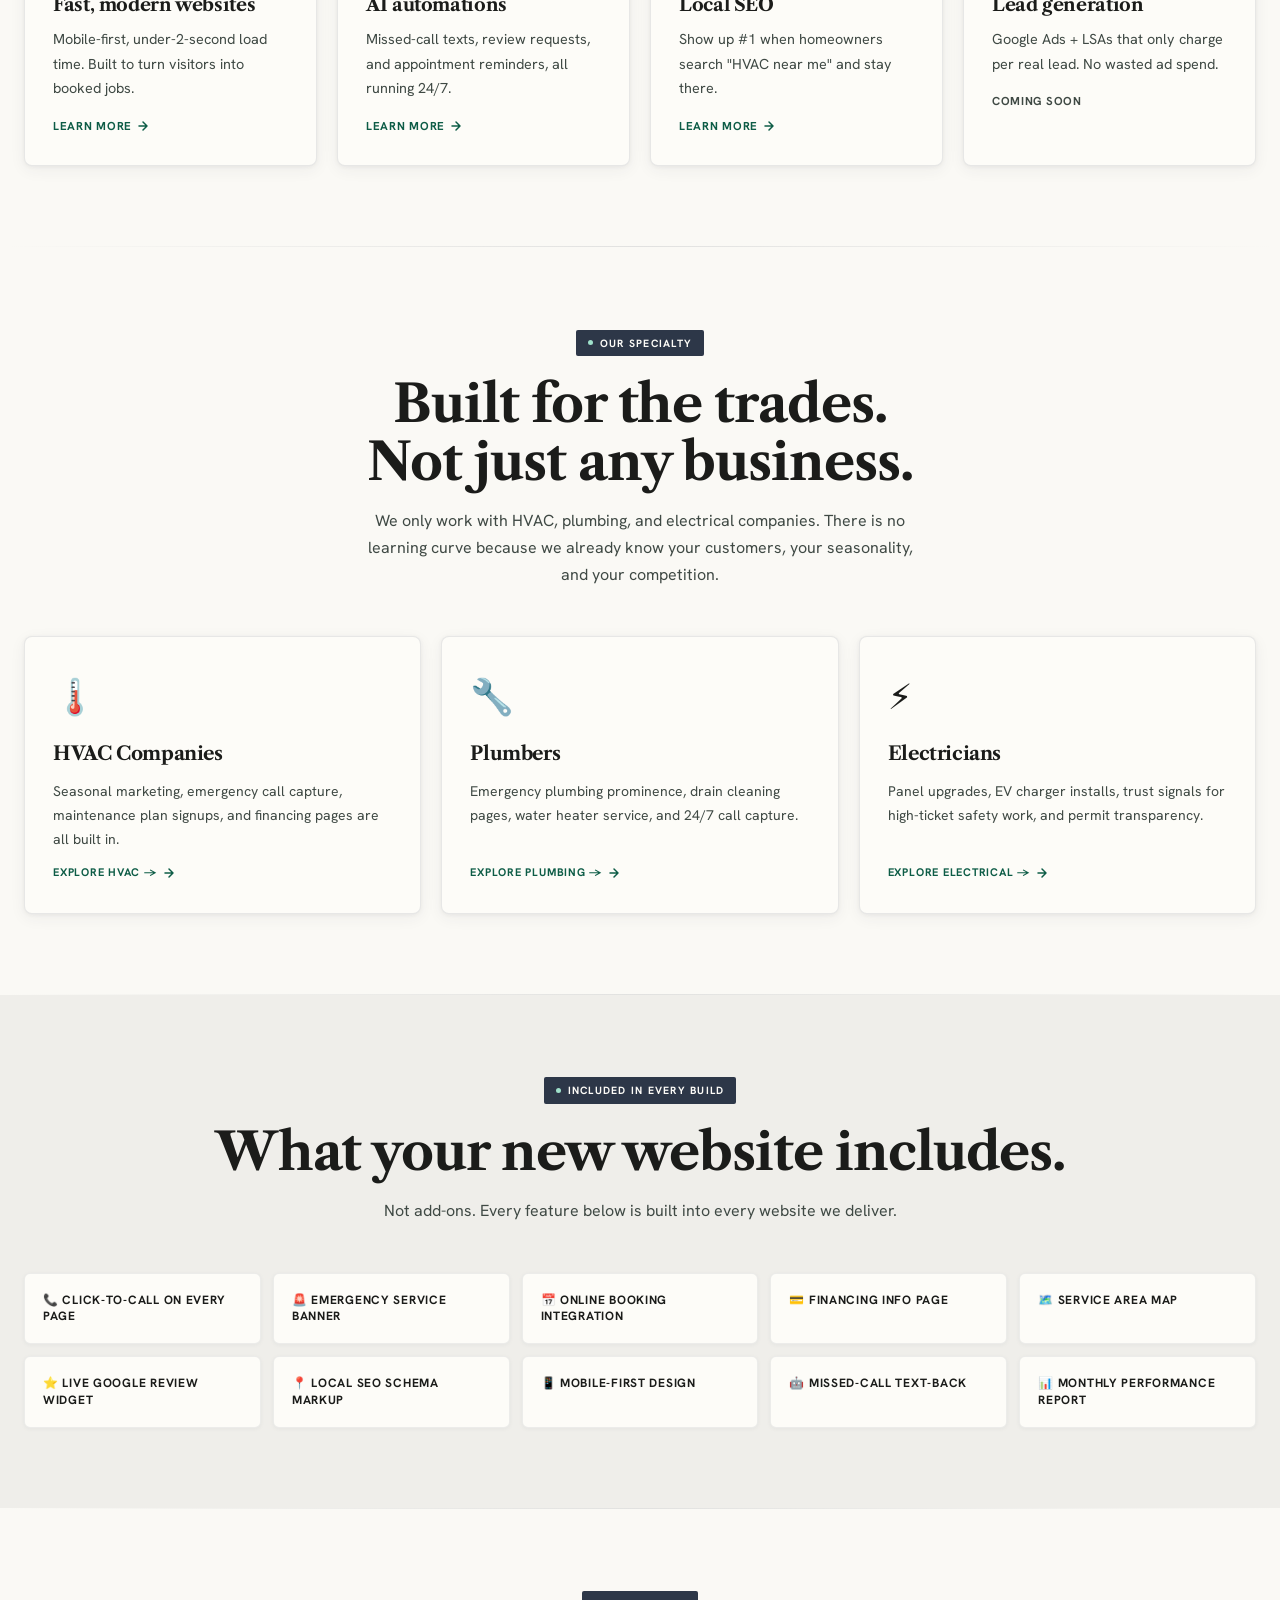
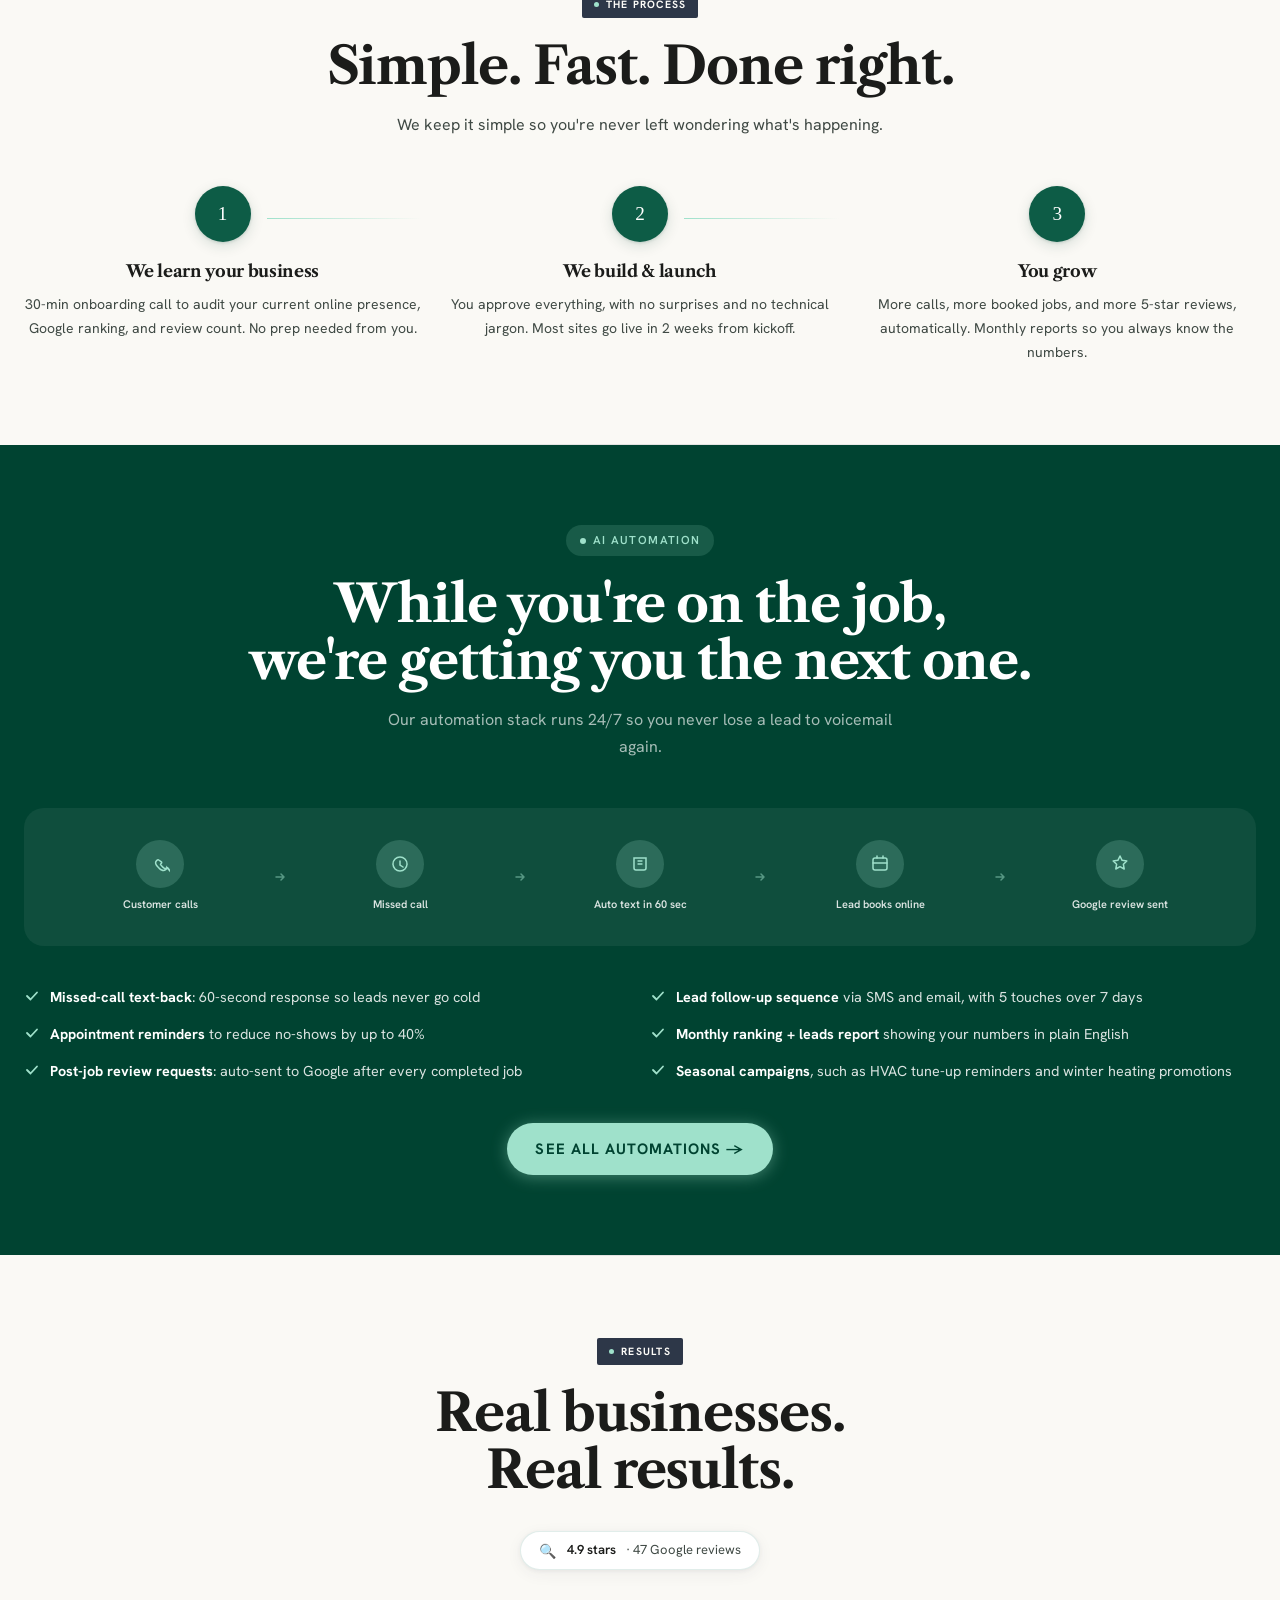
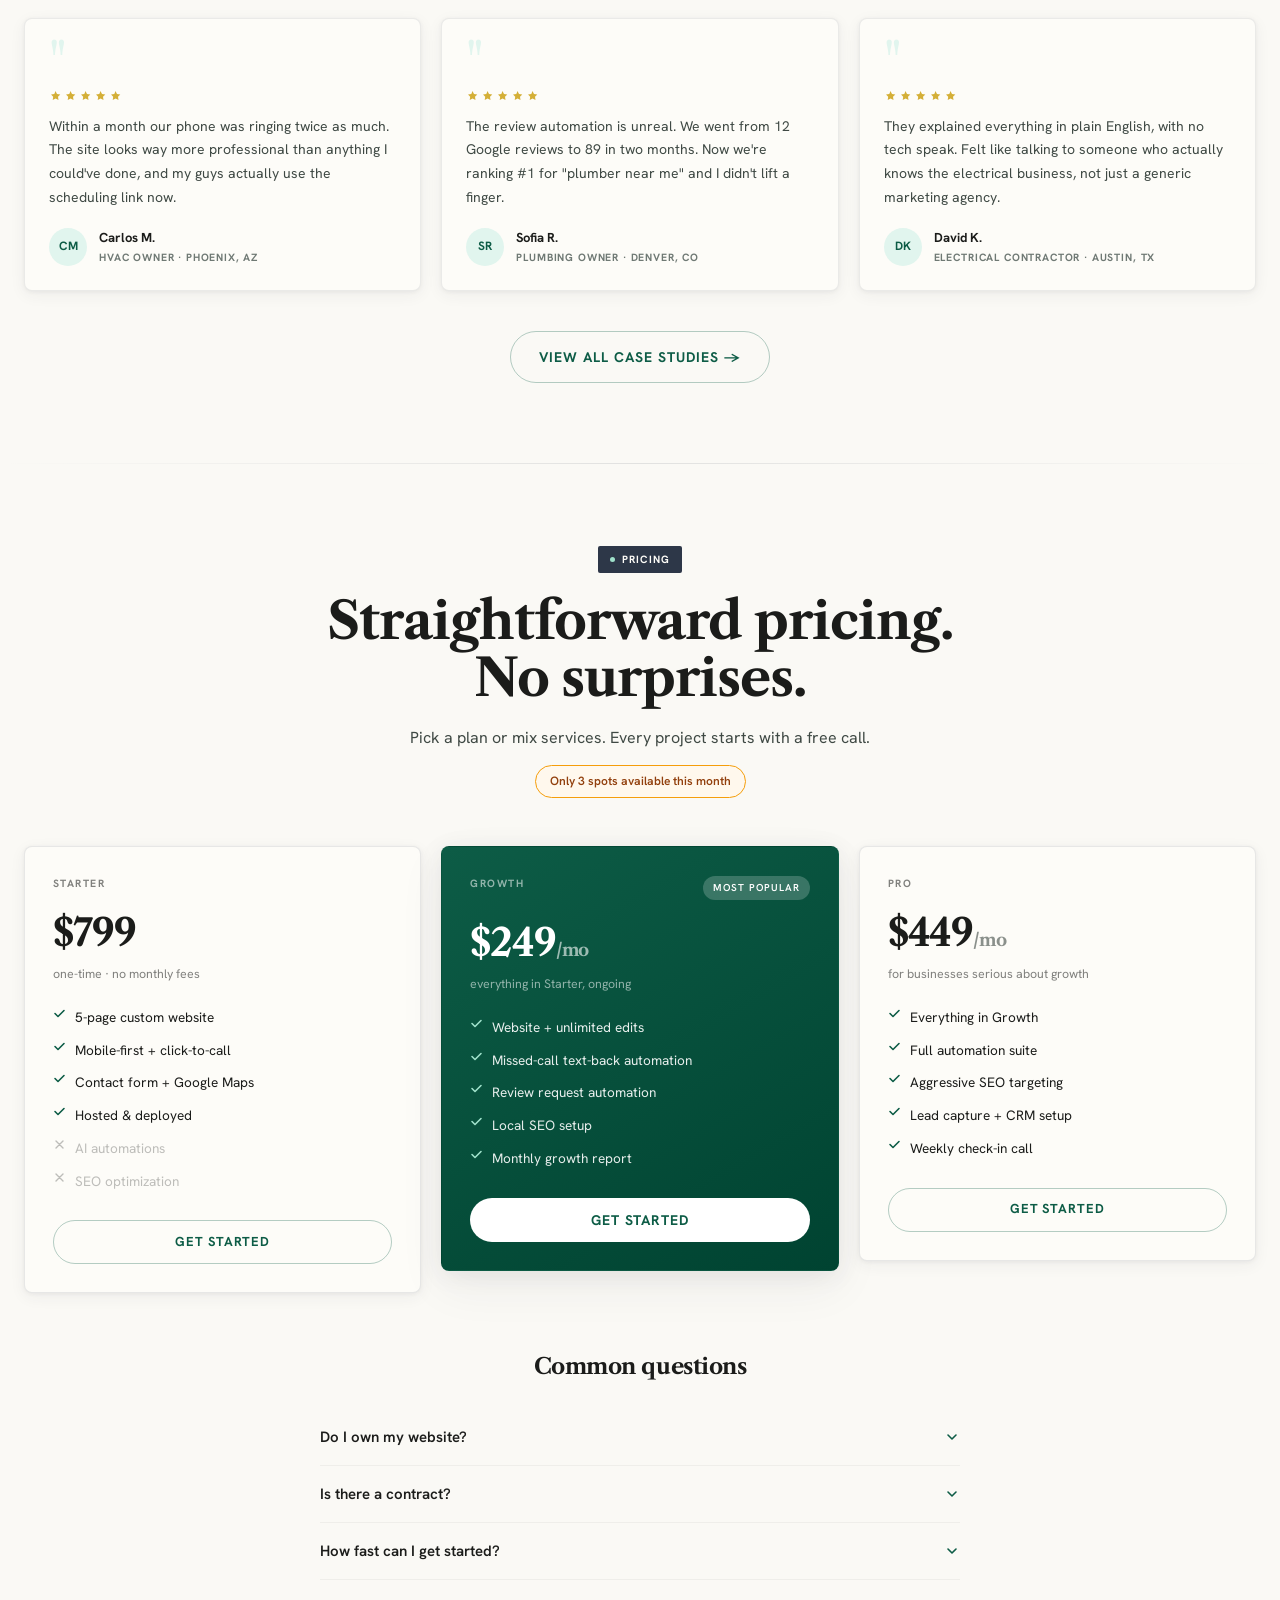
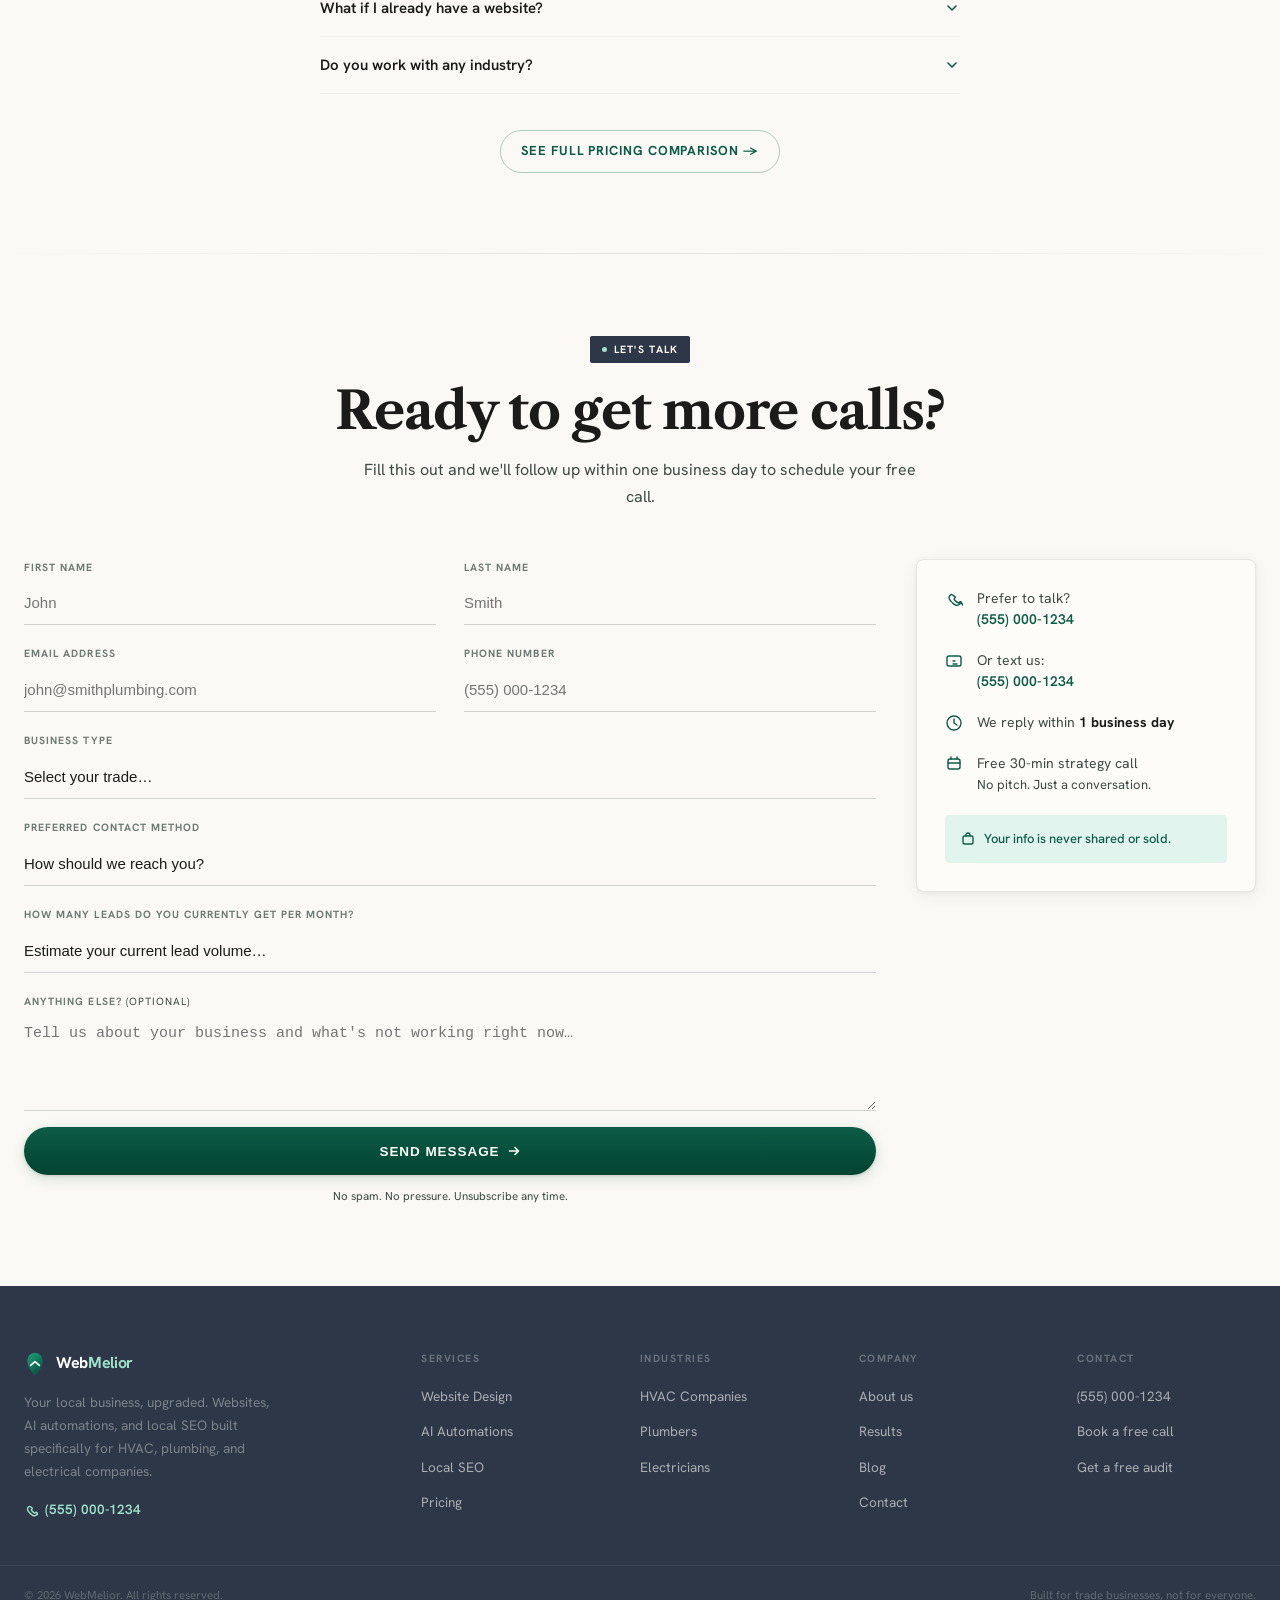
==== commit 9dd5827a: "feat: apply Industrial Premium design system across all pages" ====
--- a/clients/home-services-demo/site/index.html
+++ b/clients/home-services-demo/site/index.html
@@ -1,4 +1,4 @@
-<!DOCTYPE html>
+﻿<!DOCTYPE html>
 <html lang="en">
 <head>
   <meta charset="UTF-8"/>
@@ -11,7 +11,7 @@
   <link rel="canonical" href="https://webmelior.com/"/>
   <link rel="preconnect" href="https://fonts.googleapis.com"/>
   <link rel="preconnect" href="https://fonts.gstatic.com" crossorigin/>
-  <link href="https://fonts.googleapis.com/css2?family=DM+Serif+Display:ital@0;1&family=Inter:wght@400;500;600;700&display=swap" rel="stylesheet"/>
+  <link href="https://fonts.googleapis.com/css2?family=Libre+Caslon+Text:ital,wght@0,400;0,700;1,400&family=Hanken+Grotesk:wght@400;500;600;700&display=swap" rel="stylesheet"/>
   <link rel="stylesheet" href="shared.css"/>
 
   <!-- JSON-LD: LocalBusiness -->
--- a/clients/home-services-demo/site/shared.css
+++ b/clients/home-services-demo/site/shared.css
@@ -0,0 +1,466 @@
+/* WebMelior — Industrial Premium Design System v2
+   Authoritative · Growth-Oriented · Diligent
+   ---------------------------------------------------- */
+
+:root {
+  /* ── Core Industrial Premium Palette ── */
+  --primary:           #004331;    /* Deep Forest — deepest anchor green */
+  --primary-mid:       #0D5C46;    /* Emerald Growth — main brand green */
+  --primary-light:     #1A9A74;    /* lighter for SVG gradients */
+  --on-primary:        #FDFCF8;    /* Warm Parchment on dark surfaces */
+
+  --service-slate:     #2D3748;    /* secondary · text anchor · borders */
+  --cta-gold:          #D4AF37;    /* high-conversion CTA touchpoints */
+
+  --surface:           #FDFCF8;    /* Warm Parchment — card backgrounds */
+  --surface-bg:        #faf9f5;    /* page canvas */
+  --surface-container: #efeeea;    /* section fills, input wells */
+  --surface-high:      #e9e8e4;    /* dividers, strong borders */
+
+  --text-dark:         #1b1c1a;    /* on-surface — primary text */
+  --text-mid:          #3f4944;    /* on-surface-variant — secondary text */
+  --text-subtle:       #6f7974;    /* tertiary / caption text */
+
+  --success-mint:      #9FE1CB;    /* accent */
+  --mint-light:        #E1F5EE;    /* accent tint — backgrounds */
+
+  /* ── Legacy aliases (keeps all existing inline styles working) ── */
+  --green-dark:        var(--primary);
+  --green-mid:         var(--primary-mid);
+  --green-light:       var(--primary-light);
+  --cream:             var(--surface-bg);
+  --cream-dark:        var(--surface-container);
+  --white:             var(--surface);
+  --accent:            var(--success-mint);
+  --accent-light:      var(--mint-light);
+
+  /* ── Border radii — industrial precision ── */
+  --radius-sm:  2px;    /* chips, badges */
+  --radius:     4px;    /* inputs, default components */
+  --radius-md:  6px;    /* medium elements */
+  --radius-lg:  8px;    /* cards, overlays */
+  --radius-xl:  12px;   /* large containers */
+
+  /* ── Shadows — soft ambient, slate-based (5-8% alpha) ── */
+  --shadow-card: 0 1px 4px rgba(45,55,72,0.06), 0 4px 16px rgba(45,55,72,0.06);
+  --shadow-btn:  0 1px 3px rgba(0,67,49,0.16), 0 4px 14px rgba(0,67,49,0.14);
+  --shadow-lg:   0 4px 24px rgba(45,55,72,0.08), 0 16px 48px rgba(45,55,72,0.06);
+}
+
+*, *::before, *::after { box-sizing: border-box; margin: 0; padding: 0; }
+
+html { scroll-behavior: smooth; }
+
+body {
+  font-family: 'Hanken Grotesk', system-ui, -apple-system, sans-serif;
+  background: var(--surface-bg);
+  color: var(--text-dark);
+  -webkit-font-smoothing: antialiased;
+  overflow-x: hidden;
+  font-size: 16px;
+  line-height: 1.6;
+}
+
+h1, h2, h3, h4 {
+  font-family: 'Libre Caslon Text', Georgia, serif;
+  letter-spacing: -0.02em;
+}
+
+/* Grain texture */
+.grain::after {
+  content: '';
+  position: fixed; inset: 0;
+  pointer-events: none; z-index: 998; opacity: 0.025;
+  background-image: url("data:image/svg+xml,%3Csvg xmlns='http://www.w3.org/2000/svg' width='400' height='400'%3E%3Cfilter id='n'%3E%3CfeTurbulence type='fractalNoise' baseFrequency='0.72' numOctaves='4' stitchTiles='stitch'/%3E%3C/filter%3E%3Crect width='400' height='400' filter='url(%23n)'/%3E%3C/svg%3E");
+  background-repeat: repeat;
+}
+
+/* ── Announcement bar ── */
+.announce-bar {
+  background: var(--service-slate);
+  color: rgba(253,252,248,0.80);
+  text-align: center;
+  font-size: 12px;
+  font-weight: 700;
+  padding: 9px 16px;
+  letter-spacing: 0.08em;
+  text-transform: uppercase;
+}
+.announce-bar a { color: var(--success-mint); text-decoration: underline; }
+
+/* ── Sticky nav ── */
+.site-nav {
+  position: sticky; top: 0; z-index: 100;
+  background: rgba(250,249,245,0.96);
+  backdrop-filter: blur(16px);
+  -webkit-backdrop-filter: blur(16px);
+  border-bottom: 1px solid rgba(45,55,72,0.10);
+  box-shadow: 0 1px 8px rgba(45,55,72,0.06);
+}
+.nav-inner {
+  max-width: 1280px; margin: 0 auto;
+  padding: 0 24px;
+  height: 64px;
+  display: flex; align-items: center; justify-content: space-between; gap: 20px;
+}
+.nav-logo { display: flex; align-items: center; gap: 10px; text-decoration: none; }
+.nav-logo-text { font-size: 17px; font-weight: 700; letter-spacing: -0.02em; color: var(--text-dark); font-family: 'Libre Caslon Text', serif; }
+.nav-logo-text span { color: var(--primary-mid); }
+.nav-links { display: flex; align-items: center; gap: 28px; list-style: none; }
+.nav-links a {
+  font-size: 13px; font-weight: 600; color: rgba(27,28,26,0.55);
+  text-decoration: none; letter-spacing: 0.04em;
+  transition: color 0.18s ease;
+}
+.nav-links a:hover { color: var(--primary-mid); }
+.nav-right { display: flex; align-items: center; gap: 12px; }
+.nav-phone {
+  display: flex; align-items: center;
+  font-size: 13px; font-weight: 700; color: var(--primary-mid);
+  text-decoration: none; letter-spacing: 0.02em;
+}
+.nav-phone:hover { color: var(--primary); }
+
+/* ── Buttons ── */
+.btn {
+  display: inline-flex; align-items: center; gap: 7px;
+  text-decoration: none; cursor: pointer; border: none;
+  font-family: 'Hanken Grotesk', inherit;
+  font-size: 13px; font-weight: 700;
+  letter-spacing: 0.07em; text-transform: uppercase;
+}
+.btn-primary {
+  background: linear-gradient(180deg, var(--primary-mid) 0%, var(--primary) 100%);
+  color: var(--on-primary);
+  padding: 10px 20px; border-radius: 100px;
+  box-shadow: var(--shadow-btn);
+  transition: background 0.22s ease, transform 0.18s ease;
+}
+.btn-primary:hover {
+  background: linear-gradient(180deg, var(--primary) 0%, #002d22 100%);
+  transform: translateY(-1px);
+}
+.btn-primary:focus-visible { outline: 2px solid var(--primary-mid); outline-offset: 3px; }
+.btn-primary:active { transform: translateY(0); }
+
+/* Gold — high-conversion "Book Now" variant */
+.btn-gold {
+  background: var(--cta-gold);
+  color: var(--service-slate);
+  padding: 10px 20px; border-radius: 100px;
+  box-shadow: 0 2px 8px rgba(212,175,55,0.25), 0 6px 20px rgba(212,175,55,0.15);
+  transition: background 0.22s ease, transform 0.18s ease;
+}
+.btn-gold:hover { background: #c9a52e; transform: translateY(-1px); }
+.btn-gold:focus-visible { outline: 2px solid var(--cta-gold); outline-offset: 3px; }
+
+.btn-outline {
+  border: 1.5px solid rgba(13,92,70,0.30); color: var(--primary-mid);
+  padding: 10px 20px; border-radius: 100px; background: transparent;
+  transition: background 0.18s ease, border-color 0.18s ease, transform 0.18s ease;
+}
+.btn-outline:hover { background: var(--mint-light); border-color: var(--primary-mid); transform: translateY(-1px); }
+.btn-outline:focus-visible { outline: 2px solid var(--primary-mid); outline-offset: 3px; }
+.btn-lg { font-size: 14px; padding: 14px 28px; }
+.btn svg { flex-shrink: 0; }
+
+/* Hamburger */
+.hamburger { display: none; flex-direction: column; gap: 5px; background: none; border: none; cursor: pointer; padding: 6px; }
+.hamburger span { display: block; width: 22px; height: 1.5px; background: var(--text-dark); border-radius: 1px; }
+
+/* ── Mobile menu ── */
+.mobile-menu {
+  display: none; flex-direction: column; gap: 12px;
+  position: fixed; inset: 0; top: 64px; z-index: 99;
+  background: var(--surface-bg);
+  padding: 24px;
+  border-top: 1px solid rgba(45,55,72,0.10);
+}
+.mobile-menu.open { display: flex; }
+.mobile-menu a { font-size: 16px; font-weight: 500; color: var(--text-dark); text-decoration: none; padding: 8px 0; border-bottom: 1px solid var(--surface-container); }
+.mobile-menu .btn-primary { margin-top: 8px; justify-content: center; padding: 14px 24px; }
+
+/* Mobile tap-to-call bar */
+.mobile-cta-bar {
+  display: none;
+  position: fixed; bottom: 0; inset-x: 0; z-index: 200;
+  padding: 12px 16px 20px;
+  background: var(--surface);
+  border-top: 1px solid var(--surface-high);
+  box-shadow: 0 -4px 20px rgba(45,55,72,0.08);
+  gap: 10px;
+}
+
+/* ── Sections ── */
+.section { padding: 80px 24px; }
+.section-sm { padding: 56px 24px; }
+.container { max-width: 1280px; margin: 0 auto; }
+.container-sm { max-width: 820px; margin: 0 auto; }
+
+/* Industrial chip-style badges */
+.section-badge {
+  display: inline-flex; align-items: center; gap: 7px;
+  background: var(--service-slate); color: var(--on-primary);
+  font-size: 10.5px; font-weight: 700; letter-spacing: 0.12em; text-transform: uppercase;
+  padding: 5px 12px; border-radius: var(--radius-sm); margin-bottom: 20px;
+}
+.section-badge .dot { width: 5px; height: 5px; border-radius: 50%; background: var(--success-mint); }
+.section-title { font-size: clamp(2rem, 4.5vw, 3.25rem); letter-spacing: -0.02em; color: var(--text-dark); line-height: 1.1; margin-bottom: 16px; }
+.section-sub { font-size: 1rem; line-height: 1.7; color: var(--text-mid); max-width: 560px; }
+.text-center { text-align: center; }
+.text-center .section-sub { margin: 0 auto; }
+
+/* ── Cards — tonal layering, 1px border ── */
+.card {
+  background: var(--surface);
+  border-radius: var(--radius-lg);
+  border: 1px solid rgba(45,55,72,0.10);
+  box-shadow: var(--shadow-card);
+  padding: 28px;
+  position: relative;
+  transition: transform 0.22s ease, box-shadow 0.22s ease;
+}
+.card:hover { transform: translateY(-4px); box-shadow: var(--shadow-lg); }
+.card-icon {
+  width: 44px; height: 44px; border-radius: var(--radius-md);
+  background: var(--mint-light);
+  display: flex; align-items: center; justify-content: center;
+  margin-bottom: 18px;
+  transition: background 0.18s ease;
+}
+.card:hover .card-icon { background: rgba(13,92,70,0.10); }
+.card h3 { font-size: 1.15rem; letter-spacing: -0.02em; margin-bottom: 8px; }
+.card p { font-size: 0.9rem; line-height: 1.7; color: var(--text-mid); }
+.card-link {
+  display: inline-flex; align-items: center; gap: 5px;
+  font-size: 11.5px; font-weight: 700; color: var(--primary-mid);
+  text-decoration: none; margin-top: 16px;
+  letter-spacing: 0.06em; text-transform: uppercase;
+  transition: gap 0.18s ease, color 0.18s ease;
+}
+.card-link:hover { gap: 9px; color: var(--primary); }
+
+/* ── Grid layouts ── */
+.grid-3 { display: grid; grid-template-columns: repeat(3,1fr); gap: 20px; }
+.grid-4 { display: grid; grid-template-columns: repeat(4,1fr); gap: 20px; }
+.grid-2 { display: grid; grid-template-columns: repeat(2,1fr); gap: 20px; }
+
+/* ── Check list ── */
+.check-list { list-style: none; display: flex; flex-direction: column; gap: 10px; }
+.check-list li { display: flex; align-items: flex-start; gap: 10px; font-size: 0.9rem; line-height: 1.6; }
+.check-list .check { flex-shrink: 0; color: var(--primary-mid); margin-top: 2px; font-weight: 700; }
+
+/* ── Stats bar ── */
+.stats-bar { display: grid; grid-template-columns: repeat(4,1fr); }
+.stat-cell { padding: 28px 20px; text-align: center; background: var(--surface-container); border-right: 1px solid rgba(45,55,72,0.08); }
+.stat-cell:last-child { border-right: none; }
+.stat-num { font-family: 'Libre Caslon Text', Georgia, serif; font-size: 2.2rem; font-weight: 700; letter-spacing: -0.03em; color: var(--primary-mid); margin-bottom: 4px; }
+.stat-label { font-size: 10.5px; font-weight: 700; letter-spacing: 0.10em; text-transform: uppercase; color: var(--text-subtle); }
+
+/* ── Testimonial ── */
+.testi-card { background: var(--surface); border-radius: var(--radius-lg); border: 1px solid rgba(45,55,72,0.09); box-shadow: var(--shadow-card); padding: 24px; }
+.testi-quote { font-size: 3rem; line-height: 0.8; color: var(--mint-light); margin-bottom: 8px; font-family: 'Libre Caslon Text', serif; }
+.stars { display: flex; gap: 2px; margin-bottom: 12px; color: var(--cta-gold); }
+.testi-text { font-size: 0.875rem; line-height: 1.7; color: var(--text-mid); margin-bottom: 18px; }
+.testi-author { display: flex; align-items: center; gap: 12px; }
+.testi-avatar { width: 38px; height: 38px; border-radius: 50%; background: var(--mint-light); display: flex; align-items: center; justify-content: center; font-size: 12px; font-weight: 700; color: var(--primary-mid); flex-shrink: 0; }
+.testi-name { font-size: 13px; font-weight: 700; color: var(--text-dark); }
+.testi-biz { font-size: 10.5px; font-weight: 700; letter-spacing: 0.08em; text-transform: uppercase; color: var(--text-subtle); }
+
+/* ── Pricing ── */
+.pricing-grid { display: grid; grid-template-columns: repeat(3,1fr); gap: 20px; align-items: start; }
+.pricing-card { background: var(--surface); border-radius: var(--radius-lg); border: 1px solid rgba(45,55,72,0.10); box-shadow: var(--shadow-card); padding: 28px; }
+.pricing-featured { background: linear-gradient(150deg, var(--primary-mid) 0%, var(--primary) 100%); color: #fff; border-color: transparent; box-shadow: var(--shadow-lg); }
+.price-tier { font-size: 10.5px; font-weight: 700; letter-spacing: 0.14em; text-transform: uppercase; opacity: 0.55; margin-bottom: 10px; }
+.price-amount { font-family: 'Libre Caslon Text', serif; font-size: 2.4rem; font-weight: 700; letter-spacing: -0.03em; margin-bottom: 2px; }
+.price-period { font-size: 1.1rem; opacity: 0.6; }
+.price-desc { font-size: 0.775rem; opacity: 0.55; margin-bottom: 22px; }
+.price-features { list-style: none; display: flex; flex-direction: column; gap: 11px; margin-bottom: 28px; font-size: 0.85rem; }
+.price-features li { display: flex; align-items: flex-start; gap: 9px; }
+.price-features .x { opacity: 0.28; }
+
+/* ── FAQ Accordion ── */
+.faq-item { border-bottom: 1px solid var(--surface-container); }
+.faq-q {
+  display: flex; align-items: center; justify-content: space-between;
+  width: 100%; background: none; border: none; cursor: pointer; font-family: inherit;
+  font-size: 15px; font-weight: 600; color: var(--text-dark);
+  padding: 18px 0; text-align: left; gap: 12px;
+}
+.faq-q svg { flex-shrink: 0; transition: transform 0.22s ease; color: var(--primary-mid); }
+.faq-item.open .faq-q svg { transform: rotate(45deg); }
+.faq-a { font-size: 14.5px; line-height: 1.7; color: var(--text-mid); padding-bottom: 18px; display: none; }
+.faq-item.open .faq-a { display: block; }
+
+/* ── Automation flow ── */
+.auto-flow { display: flex; align-items: center; gap: 0; overflow-x: auto; padding: 12px 0; }
+.flow-step { display: flex; flex-direction: column; align-items: center; text-align: center; gap: 8px; flex: 1; min-width: 100px; }
+.flow-icon { width: 48px; height: 48px; border-radius: 50%; background: var(--mint-light); display: flex; align-items: center; justify-content: center; }
+.flow-label { font-size: 10.5px; font-weight: 700; letter-spacing: 0.06em; text-transform: uppercase; color: var(--text-dark); line-height: 1.4; }
+.flow-arrow { color: var(--success-mint); flex-shrink: 0; padding: 0 4px; }
+
+/* ── Feature highlights grid ── */
+.feature-item { display: flex; flex-direction: column; gap: 6px; padding: 18px; background: var(--surface); border-radius: var(--radius-md); border: 1px solid rgba(45,55,72,0.08); box-shadow: 0 1px 4px rgba(45,55,72,0.05); }
+.feature-icon { font-size: 22px; }
+.feature-label { font-size: 12px; font-weight: 700; letter-spacing: 0.06em; text-transform: uppercase; color: var(--text-dark); line-height: 1.4; }
+
+/* ── Footer ── */
+.site-footer { background: var(--service-slate); color: rgba(253,252,248,0.60); }
+.footer-inner { max-width: 1280px; margin: 0 auto; padding: 64px 24px 40px; display: grid; grid-template-columns: 2fr 1fr 1fr 1fr 1fr; gap: 40px; }
+.footer-brand p { font-size: 0.85rem; line-height: 1.7; max-width: 260px; margin-top: 14px; color: rgba(253,252,248,0.38); }
+.footer-col h4 { font-family: 'Hanken Grotesk', sans-serif; font-size: 10.5px; font-weight: 700; letter-spacing: 0.14em; text-transform: uppercase; color: rgba(253,252,248,0.30); margin-bottom: 16px; }
+.footer-col ul { list-style: none; display: flex; flex-direction: column; gap: 10px; }
+.footer-col a { font-size: 0.85rem; color: rgba(253,252,248,0.60); text-decoration: none; transition: color 0.18s; }
+.footer-col a:hover { color: #fff; }
+.footer-bottom { max-width: 1280px; margin: 0 auto; padding: 20px 24px; border-top: 1px solid rgba(253,252,248,0.08); display: flex; justify-content: space-between; align-items: center; font-size: 11.5px; color: rgba(253,252,248,0.25); flex-wrap: wrap; gap: 8px; }
+
+/* ── Floating elements ── */
+.chat-widget { position: fixed; bottom: 88px; right: 24px; z-index: 200; }
+.chat-btn {
+  width: 54px; height: 54px; border-radius: 50%;
+  background: linear-gradient(180deg, var(--primary-mid) 0%, var(--primary) 100%);
+  color: #fff;
+  box-shadow: var(--shadow-btn); border: none; cursor: pointer;
+  display: flex; align-items: center; justify-content: center;
+  transition: transform 0.22s ease;
+}
+.chat-btn:hover { transform: scale(1.08); }
+.chat-bubble {
+  position: absolute; bottom: 64px; right: 0;
+  background: var(--surface); border-radius: var(--radius-lg);
+  border: 1px solid rgba(45,55,72,0.10); box-shadow: var(--shadow-lg);
+  padding: 16px 20px; width: 240px; font-size: 13.5px; line-height: 1.5;
+  display: none;
+}
+.chat-bubble.open { display: block; }
+.chat-bubble strong { color: var(--text-dark); }
+.chat-bubble a { display: block; margin-top: 10px; }
+.scroll-cta {
+  position: fixed; bottom: 24px; left: 50%; transform: translateX(-50%) translateY(120px);
+  z-index: 199;
+  background: linear-gradient(180deg, var(--primary-mid) 0%, var(--primary) 100%);
+  color: var(--on-primary);
+  padding: 12px 24px; border-radius: 100px;
+  font-size: 12px; font-weight: 700; letter-spacing: 0.07em; text-transform: uppercase;
+  box-shadow: var(--shadow-btn); text-decoration: none; white-space: nowrap;
+  transition: transform 0.36s cubic-bezier(0.34,1.56,0.64,1), background 0.18s;
+}
+.scroll-cta.visible { transform: translateX(-50%) translateY(0); }
+.scroll-cta:hover { background: linear-gradient(180deg, var(--primary) 0%, #002d22 100%); }
+
+/* ── Exit popup ── */
+.exit-popup-overlay {
+  display: none; position: fixed; inset: 0; z-index: 500;
+  background: rgba(27,28,26,0.50); backdrop-filter: blur(4px);
+  align-items: center; justify-content: center; padding: 20px;
+}
+.exit-popup-overlay.open { display: flex; }
+.exit-popup {
+  background: var(--surface); border-radius: var(--radius-lg);
+  border: 1px solid rgba(45,55,72,0.10);
+  padding: 40px 36px; max-width: 460px; width: 100%; text-align: center;
+  box-shadow: 0 20px 60px rgba(27,28,26,0.18);
+}
+.exit-popup h3 { font-size: 1.5rem; letter-spacing: -0.02em; margin-bottom: 8px; }
+.exit-popup p { font-size: 14.5px; color: var(--text-mid); margin-bottom: 20px; line-height: 1.6; }
+.exit-popup input {
+  width: 100%; padding: 10px 0;
+  border: none; border-bottom: 1.5px solid rgba(45,55,72,0.22);
+  border-radius: 0; font-size: 15px;
+  background: transparent; color: var(--text-dark); font-family: inherit;
+  margin-bottom: 16px;
+  transition: border-color 0.18s ease;
+}
+.exit-popup input:focus { outline: none; border-bottom-color: var(--primary-mid); border-bottom-width: 2px; }
+.exit-popup .close-popup { position: absolute; top: 16px; right: 20px; background: none; border: none; font-size: 22px; cursor: pointer; color: var(--text-mid); }
+.exit-popup-inner { position: relative; }
+
+/* ── Contact layout ── */
+.contact-grid { display: grid; grid-template-columns: 1fr 340px; gap: 40px; align-items: start; }
+.contact-sidebar { background: var(--surface); border-radius: var(--radius-lg); border: 1px solid rgba(45,55,72,0.10); box-shadow: var(--shadow-card); padding: 28px; display: flex; flex-direction: column; gap: 20px; }
+.sidebar-item { display: flex; align-items: flex-start; gap: 14px; }
+.sidebar-item svg { flex-shrink: 0; margin-top: 2px; color: var(--primary-mid); }
+.sidebar-item p { font-size: 14px; line-height: 1.5; color: var(--text-mid); }
+.sidebar-item a { color: var(--primary-mid); font-weight: 600; text-decoration: none; }
+
+/* ── Form elements — bottom-border industrial style ── */
+.form-grid { display: grid; grid-template-columns: 1fr 1fr; gap: 20px 28px; }
+.form-group { display: flex; flex-direction: column; gap: 6px; }
+.form-group.full { grid-column: 1 / -1; }
+label {
+  font-size: 10.5px; font-weight: 700; letter-spacing: 0.10em;
+  text-transform: uppercase; color: var(--text-subtle);
+}
+input, select, textarea {
+  background: transparent;
+  border: none;
+  border-bottom: 1.5px solid rgba(45,55,72,0.20);
+  border-radius: 0;
+  padding: 10px 0;
+  font-size: 15px; color: var(--text-dark);
+  font-family: 'Hanken Grotesk', inherit;
+  min-height: 44px;
+  transition: border-color 0.18s ease;
+}
+input:focus, select:focus, textarea:focus {
+  outline: none;
+  border-bottom-color: var(--primary-mid);
+  border-bottom-width: 2px;
+}
+input:hover, select:hover, textarea:hover { border-bottom-color: rgba(45,55,72,0.35); }
+textarea { resize: vertical; min-height: 96px; }
+select { appearance: none; cursor: pointer; }
+.form-submit { width: 100%; justify-content: center; min-height: 48px; font-size: 13.5px; padding: 14px; }
+
+/* ── Industry cards ── */
+.industry-card {
+  background: var(--surface); border-radius: var(--radius-lg);
+  border: 1px solid rgba(45,55,72,0.10); box-shadow: var(--shadow-card);
+  padding: 32px 28px; text-decoration: none; color: var(--text-dark);
+  display: flex; flex-direction: column; gap: 12px;
+  transition: transform 0.22s ease, box-shadow 0.22s ease, border-color 0.22s ease;
+}
+.industry-card:hover { transform: translateY(-4px); box-shadow: var(--shadow-lg); border-color: var(--primary-mid); }
+.industry-card .icon { font-size: 2.2rem; }
+.industry-card h3 { font-size: 1.2rem; letter-spacing: -0.02em; }
+.industry-card p { font-size: 0.875rem; line-height: 1.7; color: var(--text-mid); }
+.industry-card .arrow { color: var(--primary-mid); font-size: 11px; font-weight: 700; letter-spacing: 0.07em; text-transform: uppercase; margin-top: auto; display: flex; align-items: center; gap: 5px; }
+
+/* ── Section divider ── */
+.divider { height: 1px; background: linear-gradient(90deg, transparent, rgba(45,55,72,0.12), transparent); margin: 0; }
+
+/* ── Reveal animations ── */
+.reveal { opacity: 0; transform: translateY(20px); }
+.revealed { opacity: 1; transform: translateY(0); transition: opacity 0.52s cubic-bezier(0.19,1,0.22,1), transform 0.52s cubic-bezier(0.19,1,0.22,1); }
+@media (prefers-reduced-motion: reduce) {
+  .reveal { opacity: 1; transform: none; }
+  *, *::before, *::after { transition-duration: 0.01ms !important; }
+}
+
+/* ── Responsive ── */
+@media (max-width: 1024px) {
+  .footer-inner { grid-template-columns: 1fr 1fr 1fr; }
+  .footer-brand { grid-column: 1 / -1; }
+  .contact-grid { grid-template-columns: 1fr; }
+  .contact-sidebar { order: -1; }
+}
+@media (max-width: 768px) {
+  .grid-3, .grid-4, .pricing-grid { grid-template-columns: 1fr; }
+  .grid-2 { grid-template-columns: 1fr; }
+  .stats-bar { grid-template-columns: repeat(2,1fr); }
+  .stat-cell:nth-child(2n) { border-right: none; }
+  .stat-cell { border-bottom: 1px solid rgba(45,55,72,0.08); }
+  .nav-links { display: none; }
+  .nav-phone { display: none; }
+  .hamburger { display: flex; }
+  .mobile-cta-bar { display: flex; }
+  .chat-widget { bottom: 80px; }
+  .footer-inner { grid-template-columns: 1fr 1fr; gap: 28px; }
+  .form-grid { grid-template-columns: 1fr; }
+  .section { padding: 60px 20px; }
+}
+@media (max-width: 480px) {
+  .footer-inner { grid-template-columns: 1fr; }
+  .stats-bar { grid-template-columns: repeat(2,1fr); }
+  .section-title { font-size: 2rem; }
+}
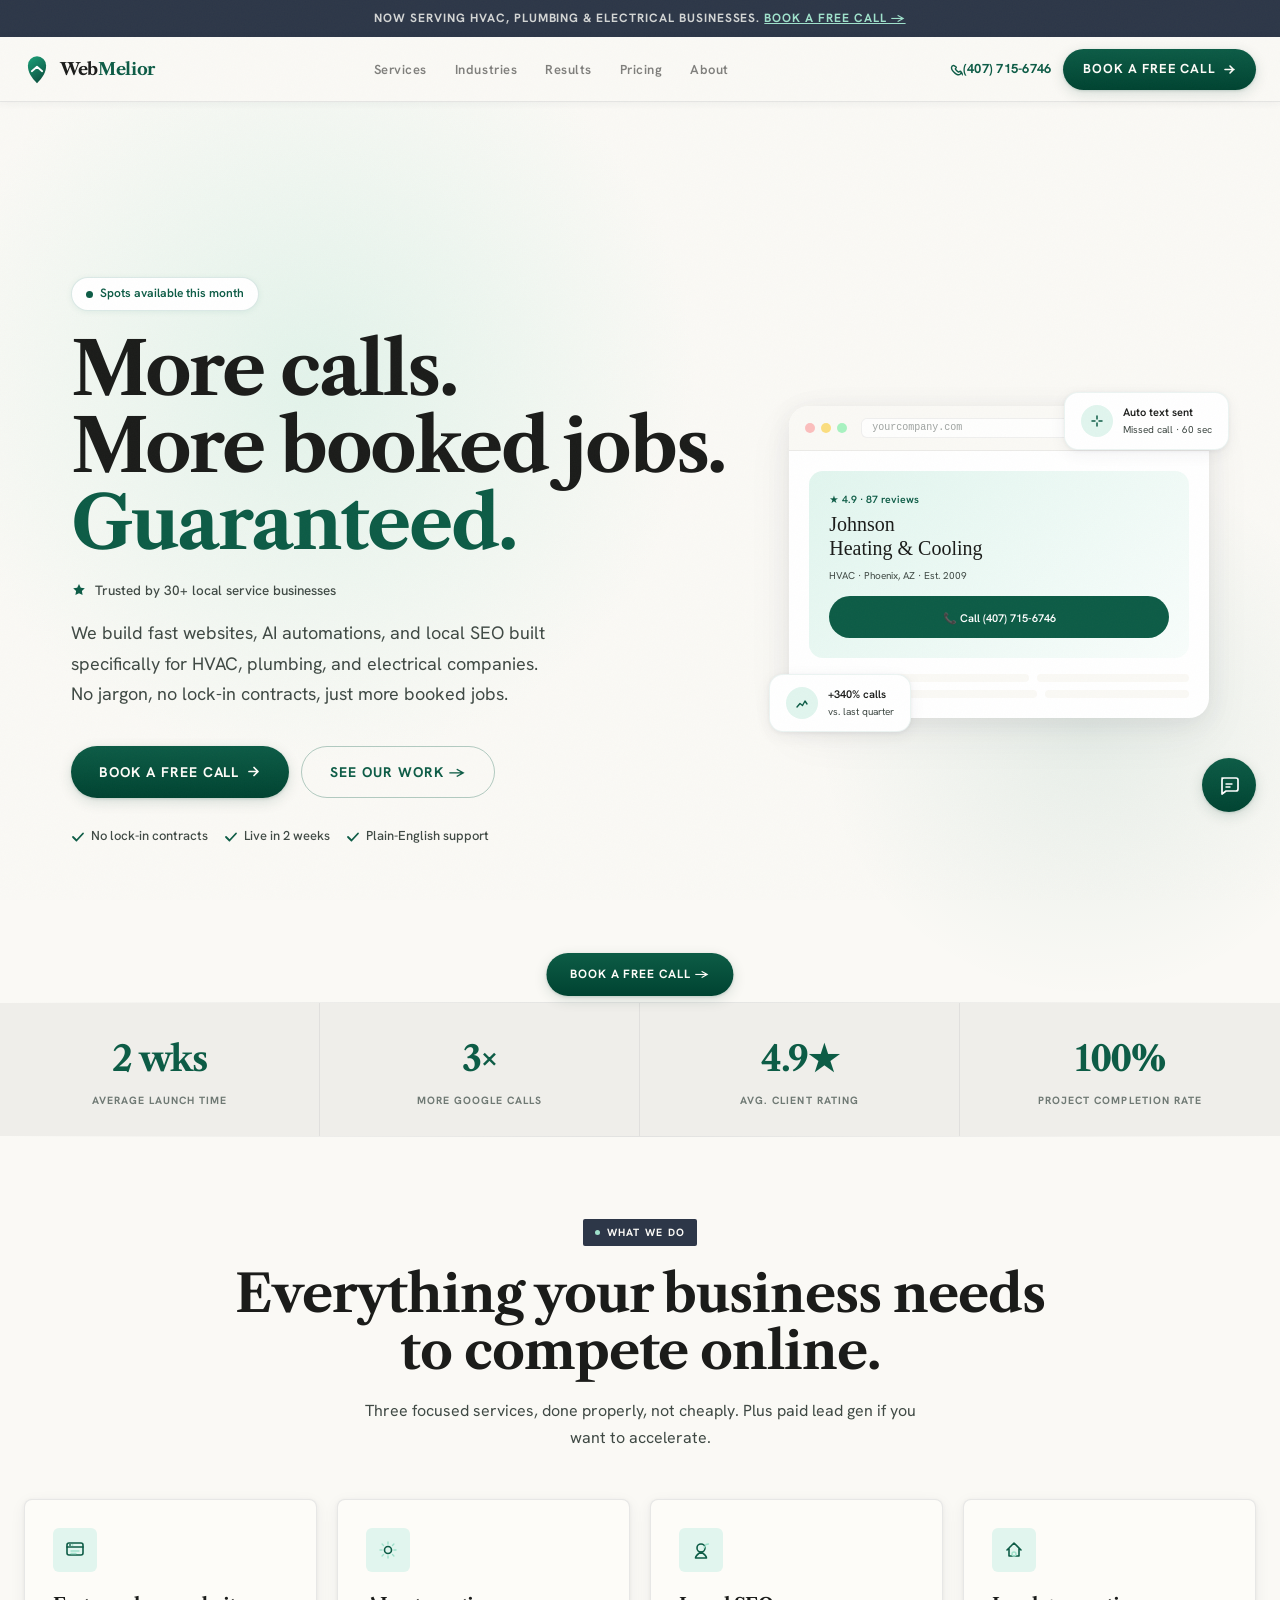
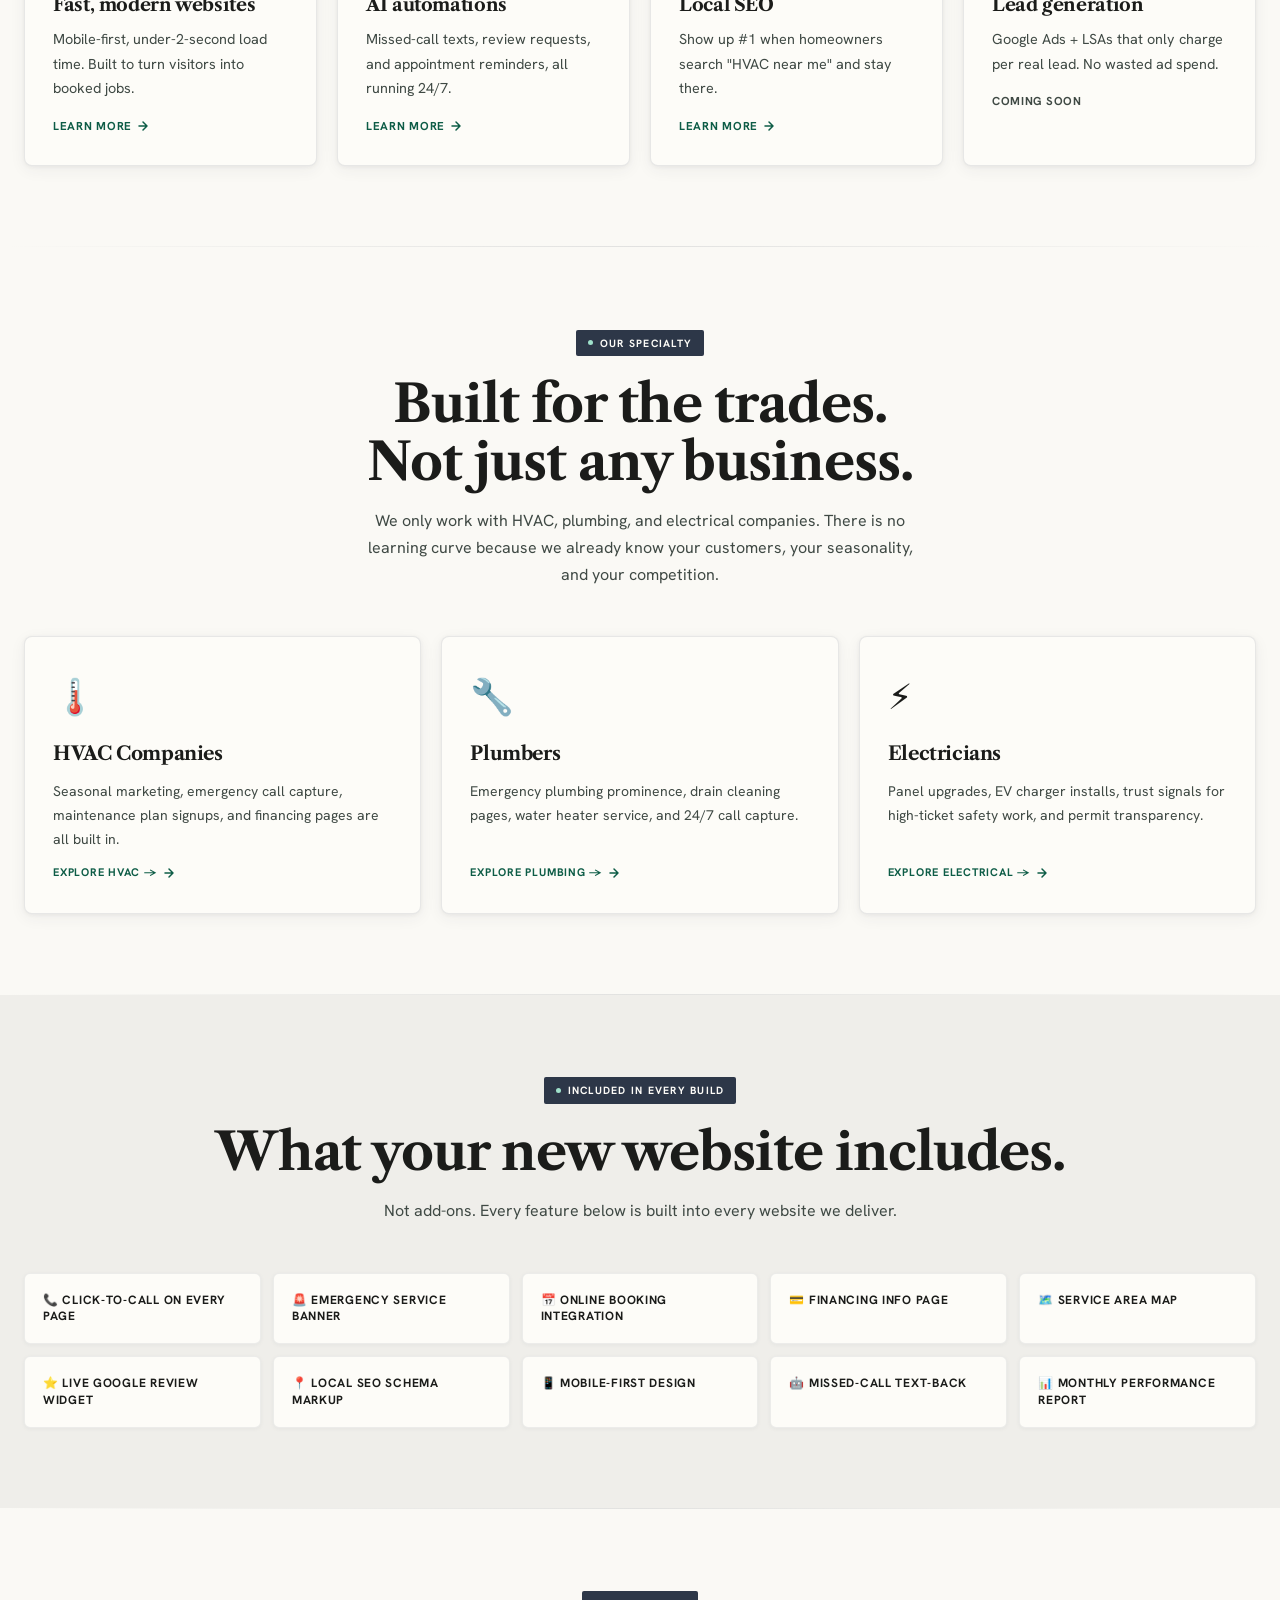
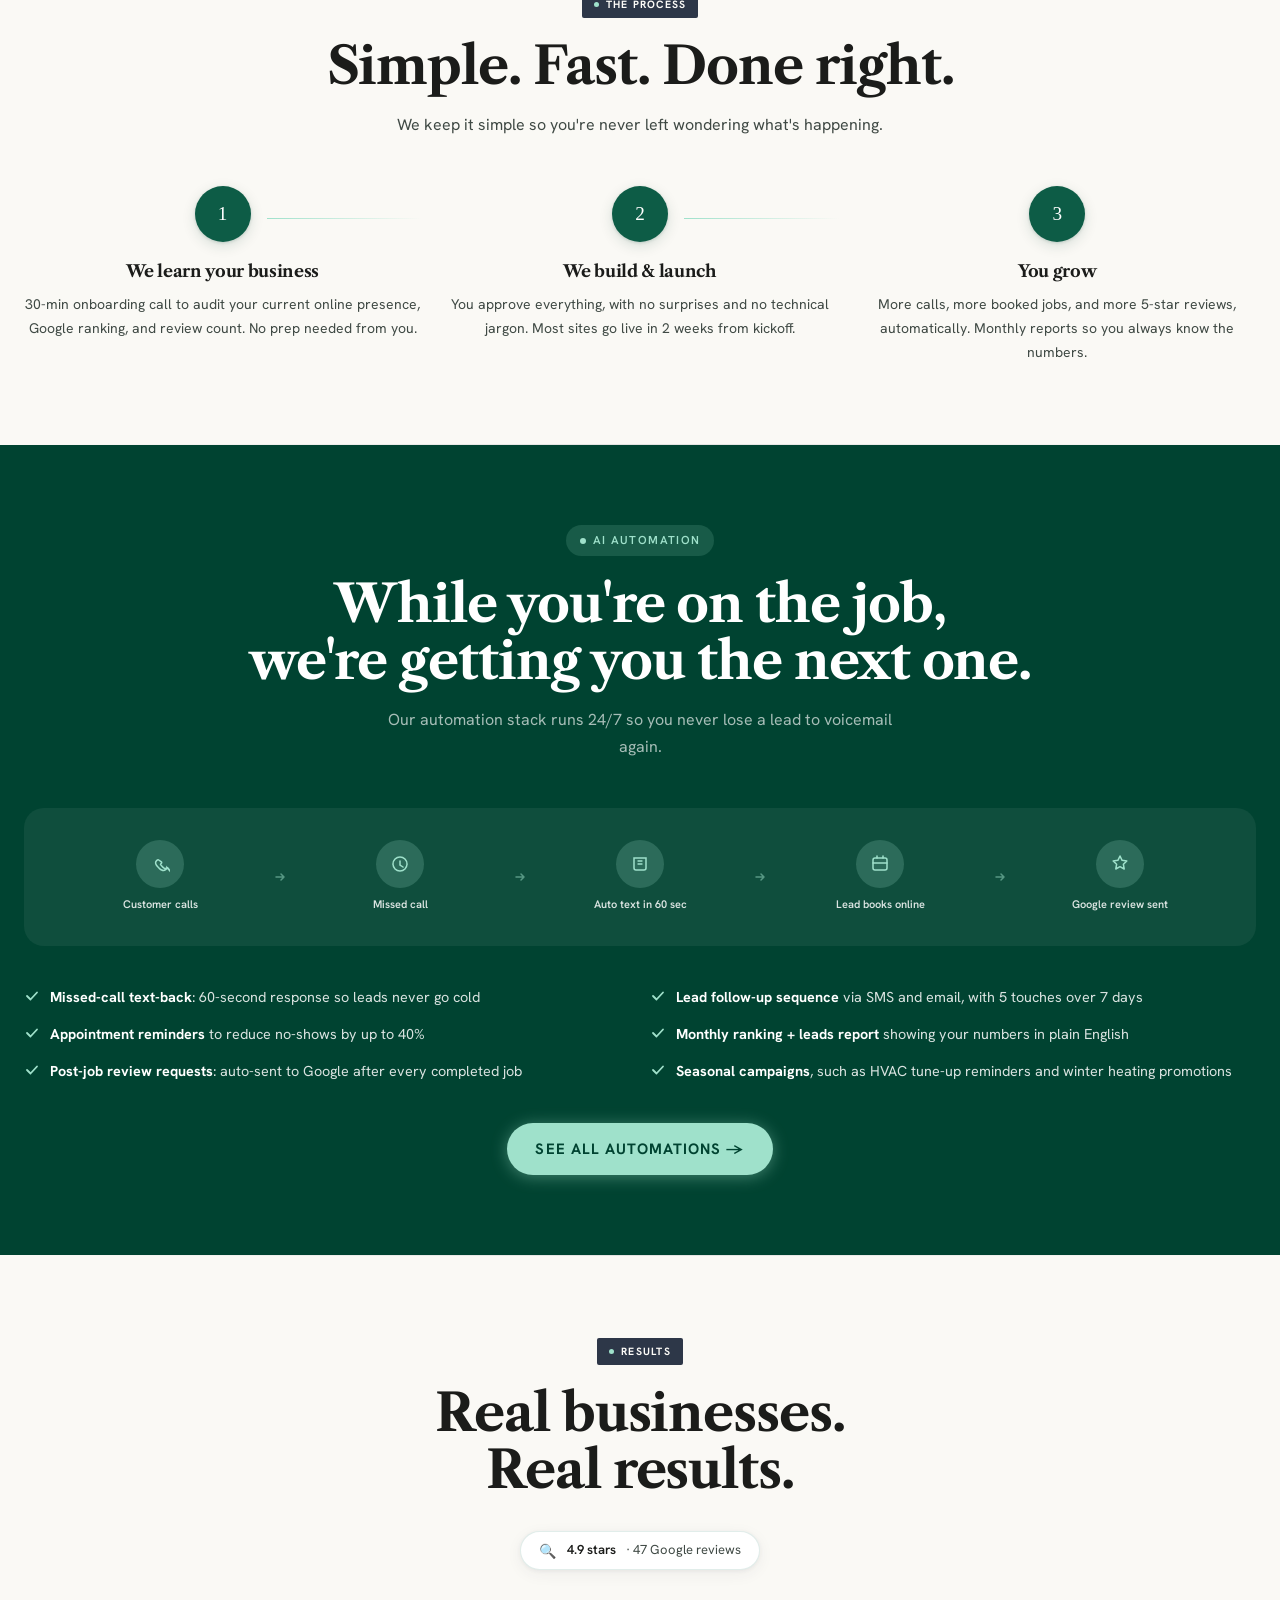
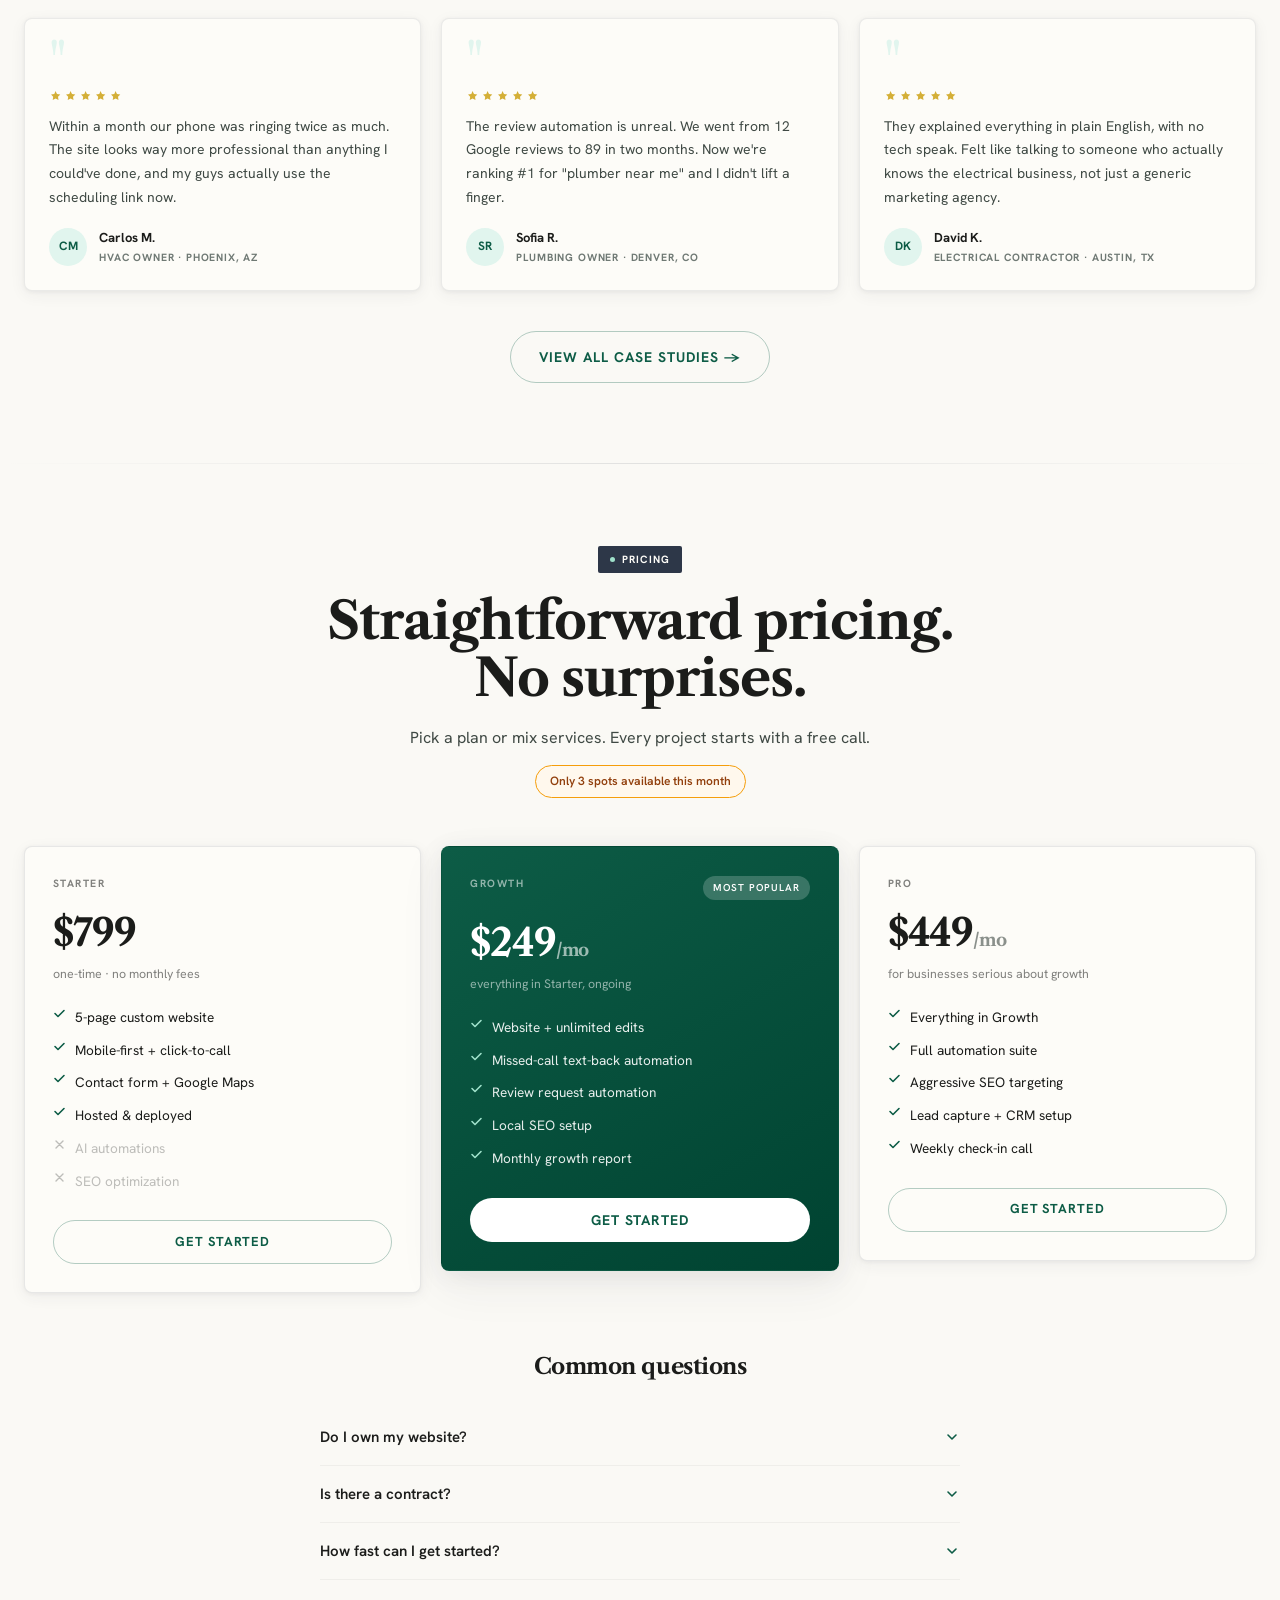
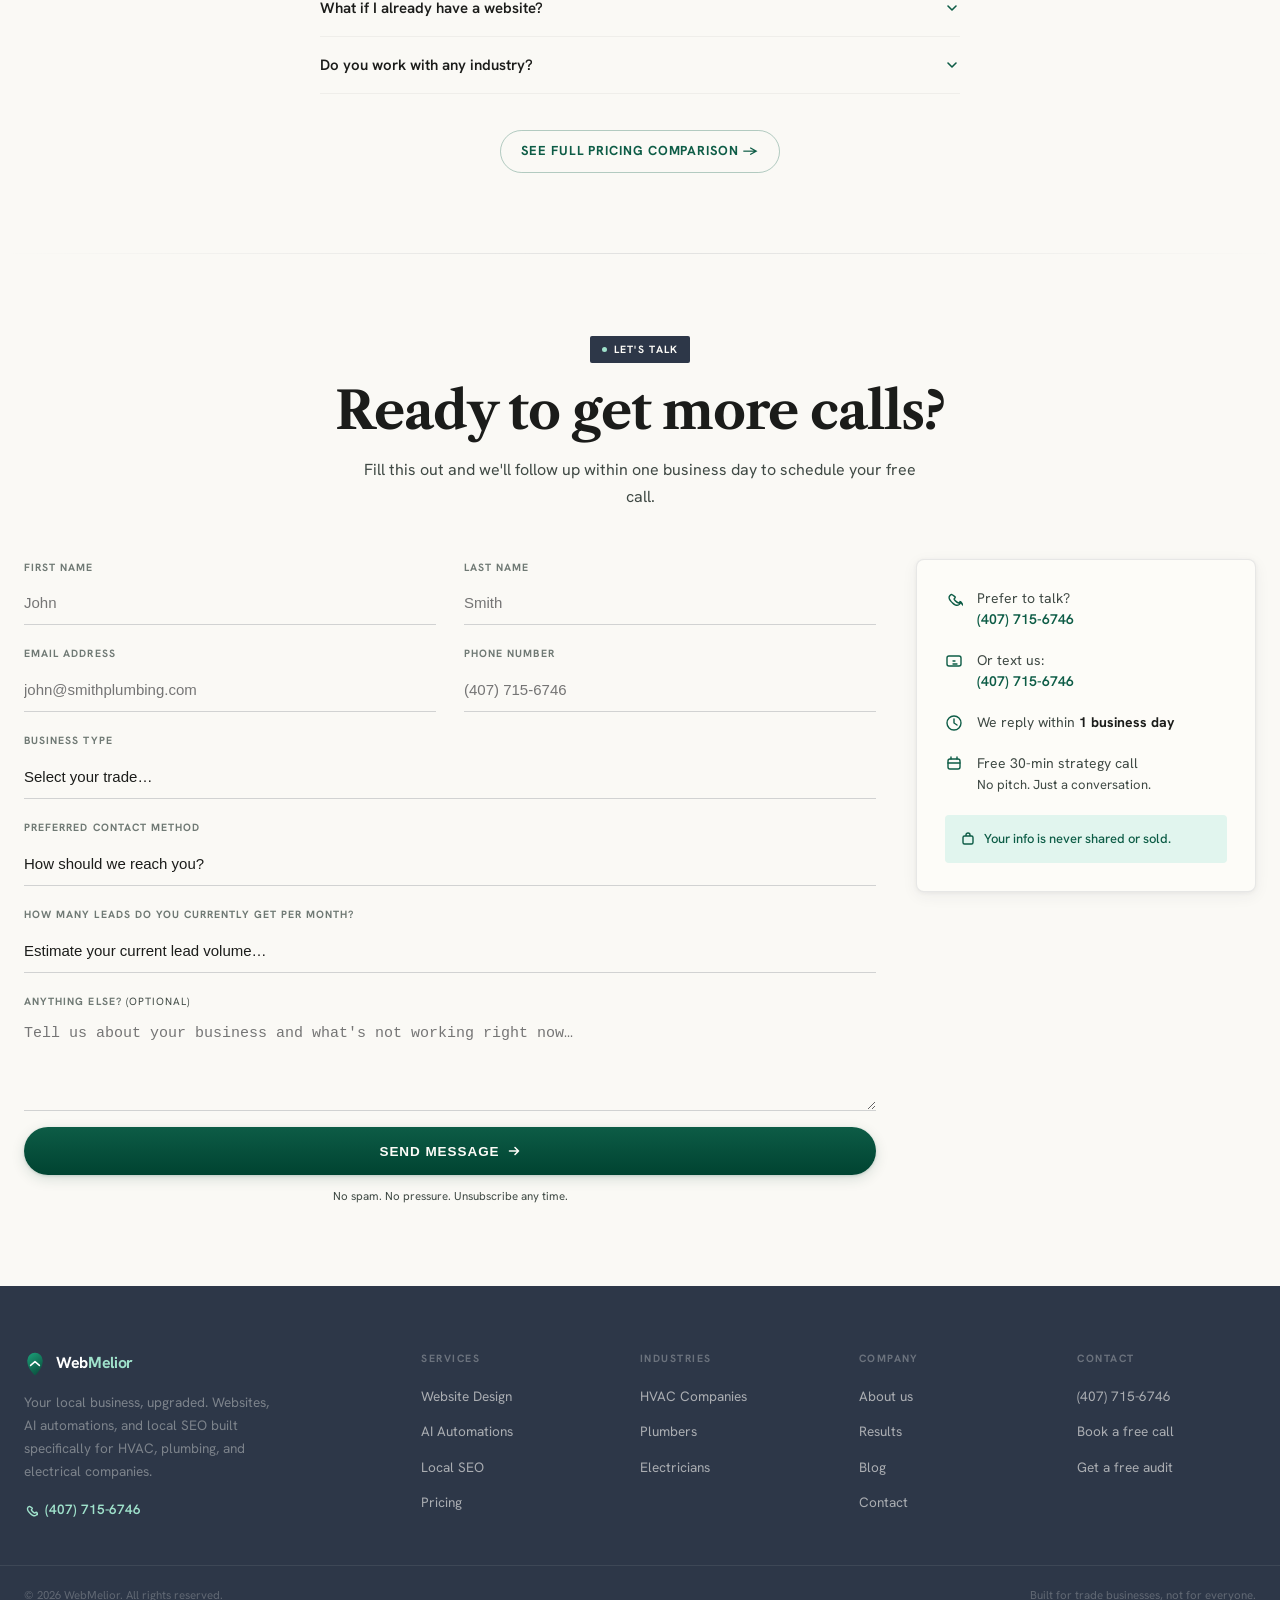
==== commit c6b64d22: "fix: replace placeholder phone with (407) 715-6746" ====
--- a/clients/home-services-demo/site/index.html
+++ b/clients/home-services-demo/site/index.html
@@ -72,9 +72,9 @@
       </ul>
 
       <div class="nav-right">
-        <a href="tel:+15550001234" class="nav-phone" aria-label="Call us">
+        <a href="tel:+14077156746" class="nav-phone" aria-label="Call us">
           <svg width="15" height="15" viewBox="0 0 15 15" fill="none" aria-hidden="true"><path d="M13 10.5c0 .3-.1.6-.2.9-.2.3-.4.6-.7.8-.5.4-1 .6-1.6.6-.4 0-.9-.1-1.4-.3s-1-.5-1.5-.9c-.5-.4-1-.9-1.5-1.4-.5-.5-.9-1-1.4-1.5-.4-.5-.7-1-.9-1.5-.2-.5-.3-1-.3-1.4 0-.5.2-1 .5-1.5.4-.5.8-.8 1.4-.9.2 0 .4.1.6.2l2 1.2c.2.1.3.3.3.5s-.1.4-.2.6l-.6.7c-.1.1-.1.2-.1.3 0 .1.1.3.2.4.4.6.8 1 1.2 1.4.4.4.9.8 1.5 1.2.1.1.3.1.4.1.1 0 .2 0 .3-.1l.7-.6c.2-.1.4-.2.6-.2s.4.1.5.3l1.2 2c.1.2.2.4.2.6z" stroke="currentColor" stroke-width="1.4"/></svg>
-          (555) 000-1234
+          (407) 715-6746
         </a>
         <a data-cal-link="webmelior-zhfjhv/book-a-free-call" data-cal-namespace="book-a-free-call" data-cal-config='{"layout":"month_view","useSlotsViewOnSmallScreen":"true"}' href="#" class="btn btn-primary">
           Book a Free Call
@@ -169,7 +169,7 @@
                 <div style="font-family:'DM Serif Display',serif;font-size:20px;color:var(--text-dark);line-height:1.2;margin-bottom:8px;">Johnson<br/>Heating &amp; Cooling</div>
                 <div style="font-size:10px;color:var(--text-mid);margin-bottom:12px;">HVAC · Phoenix, AZ · Est. 2009</div>
                 <div style="background:var(--green-mid);border-radius:100px;padding:8px 14px;text-align:center;">
-                  <span style="color:#fff;font-size:11px;font-weight:600;">📞 Call (555) 000-1234</span>
+                  <span style="color:#fff;font-size:11px;font-weight:600;">📞 Call (407) 715-6746</span>
                 </div>
               </div>
               <div style="display:flex;flex-direction:column;gap:8px;">
@@ -710,7 +710,7 @@
             </div>
             <div class="form-group">
               <label for="phone">Phone number</label>
-              <input id="phone" name="phone" type="tel" autocomplete="tel" placeholder="(555) 000-1234"/>
+              <input id="phone" name="phone" type="tel" autocomplete="tel" placeholder="(407) 715-6746"/>
             </div>
             <div class="form-group full">
               <label for="business">Business type</label>
@@ -763,11 +763,11 @@
         <aside class="contact-sidebar">
           <div class="sidebar-item">
             <svg width="18" height="18" viewBox="0 0 18 18" fill="none" aria-hidden="true"><path d="M15.5 12.3c0 .4-.1.7-.3 1.1-.3.4-.6.8-1 1.1-.7.5-1.4.8-2.2.8-.6 0-1.2-.2-1.9-.5-.7-.3-1.4-.8-2.1-1.4-.7-.6-1.4-1.3-2-2-.6-.7-1.1-1.4-1.4-2-.3-.6-.5-1.3-.5-1.8 0-.7.2-1.3.7-1.9.5-.6 1.1-1 1.8-1.2.3 0 .5.1.7.3l2.5 1.8c.2.2.4.4.4.7s-.1.5-.3.7l-.8.9c0 .1 0 .2.1.4.5.8 1.1 1.5 1.8 2.1.7.6 1.4 1.1 2.2 1.5.1.1.3.1.4.1s.2-.1.3-.2l.8-.8c.2-.2.5-.3.7-.3s.5.1.7.4l1.7 2.5c.2.2.2.5.2.6z" stroke="currentColor" stroke-width="1.4"/></svg>
-            <p>Prefer to talk?<br/><a href="tel:+15550001234">(555) 000-1234</a></p>
+            <p>Prefer to talk?<br/><a href="tel:+14077156746">(407) 715-6746</a></p>
           </div>
           <div class="sidebar-item">
             <svg width="18" height="18" viewBox="0 0 18 18" fill="none" aria-hidden="true"><path d="M4 4h10a2 2 0 012 2v6a2 2 0 01-2 2H4a2 2 0 01-2-2V6a2 2 0 012-2z" stroke="currentColor" stroke-width="1.4"/><path d="M8 9h2M8 12h4" stroke="currentColor" stroke-width="1.3" stroke-linecap="round"/></svg>
-            <p>Or text us:<br/><a href="sms:+15550001234">(555) 000-1234</a></p>
+            <p>Or text us:<br/><a href="sms:+15550001234">(407) 715-6746</a></p>
           </div>
           <div class="sidebar-item">
             <svg width="18" height="18" viewBox="0 0 18 18" fill="none" aria-hidden="true"><circle cx="9" cy="9" r="7" stroke="currentColor" stroke-width="1.4"/><path d="M9 5v4l3 2" stroke="currentColor" stroke-width="1.4" stroke-linecap="round"/></svg>
@@ -799,9 +799,9 @@
           <span style="font-size:16px;font-weight:700;letter-spacing:-0.02em;color:#fff;">Web<span style="color:var(--accent);">Melior</span></span>
         </a>
         <p>Your local business, upgraded. Websites, AI automations, and local SEO built specifically for HVAC, plumbing, and electrical companies.</p>
-        <a href="tel:+15550001234" style="display:inline-flex;align-items:center;gap:7px;color:var(--accent);font-size:13.5px;font-weight:600;text-decoration:none;margin-top:16px;">
+        <a href="tel:+14077156746" style="display:inline-flex;align-items:center;gap:7px;color:var(--accent);font-size:13.5px;font-weight:600;text-decoration:none;margin-top:16px;">
           <svg width="14" height="14" viewBox="0 0 14 14" fill="none" aria-hidden="true"><path d="M13 10.5c0 .3-.1.6-.2.9-.2.3-.4.6-.7.8-.5.4-1 .6-1.6.6-.4 0-.9-.1-1.4-.3s-1-.5-1.5-.9c-.5-.4-1-.9-1.5-1.4-.5-.5-.9-1-1.4-1.5-.4-.5-.7-1-.9-1.5-.2-.5-.3-1-.3-1.4 0-.5.2-1 .5-1.5.4-.5.8-.8 1.4-.9.2 0 .4.1.6.2l2 1.2c.2.1.3.3.3.5s-.1.4-.2.6l-.6.7c-.1.1-.1.2-.1.3 0 .1.1.3.2.4.4.6.8 1 1.2 1.4.4.4.9.8 1.5 1.2.1.1.3.1.4.1.1 0 .2 0 .3-.1l.7-.6c.2-.1.4-.2.6-.2s.4.1.5.3l1.2 2c.1.2.2.4.2.6z" stroke="currentColor" stroke-width="1.4"/></svg>
-          (555) 000-1234
+          (407) 715-6746
         </a>
       </div>
 
@@ -837,7 +837,7 @@
       <div class="footer-col">
         <h4>Contact</h4>
         <ul role="list">
-          <li><a href="tel:+15550001234">(555) 000-1234</a></li>
+          <li><a href="tel:+14077156746">(407) 715-6746</a></li>
           <li><a data-cal-link="webmelior-zhfjhv/book-a-free-call" data-cal-namespace="book-a-free-call" data-cal-config='{"layout":"month_view","useSlotsViewOnSmallScreen":"true"}' href="#">Book a free call</a></li>
           <li><a data-cal-link="webmelior-zhfjhv/book-a-free-call" data-cal-namespace="book-a-free-call" data-cal-config='{"layout":"month_view","useSlotsViewOnSmallScreen":"true"}' href="#">Get a free audit</a></li>
         </ul>
@@ -864,7 +864,7 @@
 
   <!-- ─── MOBILE TAP-TO-CALL BAR ─── -->
   <div class="mobile-cta-bar" role="complementary" aria-label="Mobile call actions">
-    <a href="tel:+15550001234" class="btn btn-primary" style="flex:1;justify-content:center;">
+    <a href="tel:+14077156746" class="btn btn-primary" style="flex:1;justify-content:center;">
       <svg width="14" height="14" viewBox="0 0 14 14" fill="none" aria-hidden="true"><path d="M13 10.5c0 .3-.1.6-.2.9-.2.3-.4.6-.7.8-.5.4-1 .6-1.6.6-.4 0-.9-.1-1.4-.3s-1-.5-1.5-.9c-.5-.4-1-.9-1.5-1.4-.5-.5-.9-1-1.4-1.5-.4-.5-.7-1-.9-1.5-.2-.5-.3-1-.3-1.4 0-.5.2-1 .5-1.5.4-.5.8-.8 1.4-.9.2 0 .4.1.6.2l2 1.2c.2.1.3.3.3.5s-.1.4-.2.6l-.6.7c-.1.1-.1.2-.1.3 0 .1.1.3.2.4.4.6.8 1 1.2 1.4.4.4.9.8 1.5 1.2.1.1.3.1.4.1.1 0 .2 0 .3-.1l.7-.6c.2-.1.4-.2.6-.2s.4.1.5.3l1.2 2c.1.2.2.4.2.6z" stroke="currentColor" stroke-width="1.4"/></svg>
       Tap to call
     </a>
@@ -929,7 +929,7 @@
 
   <noscript>
     <p style="text-align:center;padding:16px;background:#fff8ed;font-size:14px;">
-      For the full experience, please enable JavaScript. Or call us directly: <a href="tel:+15550001234">(555) 000-1234</a>
+      For the full experience, please enable JavaScript. Or call us directly: <a href="tel:+14077156746">(407) 715-6746</a>
     </p>
   </noscript>
 
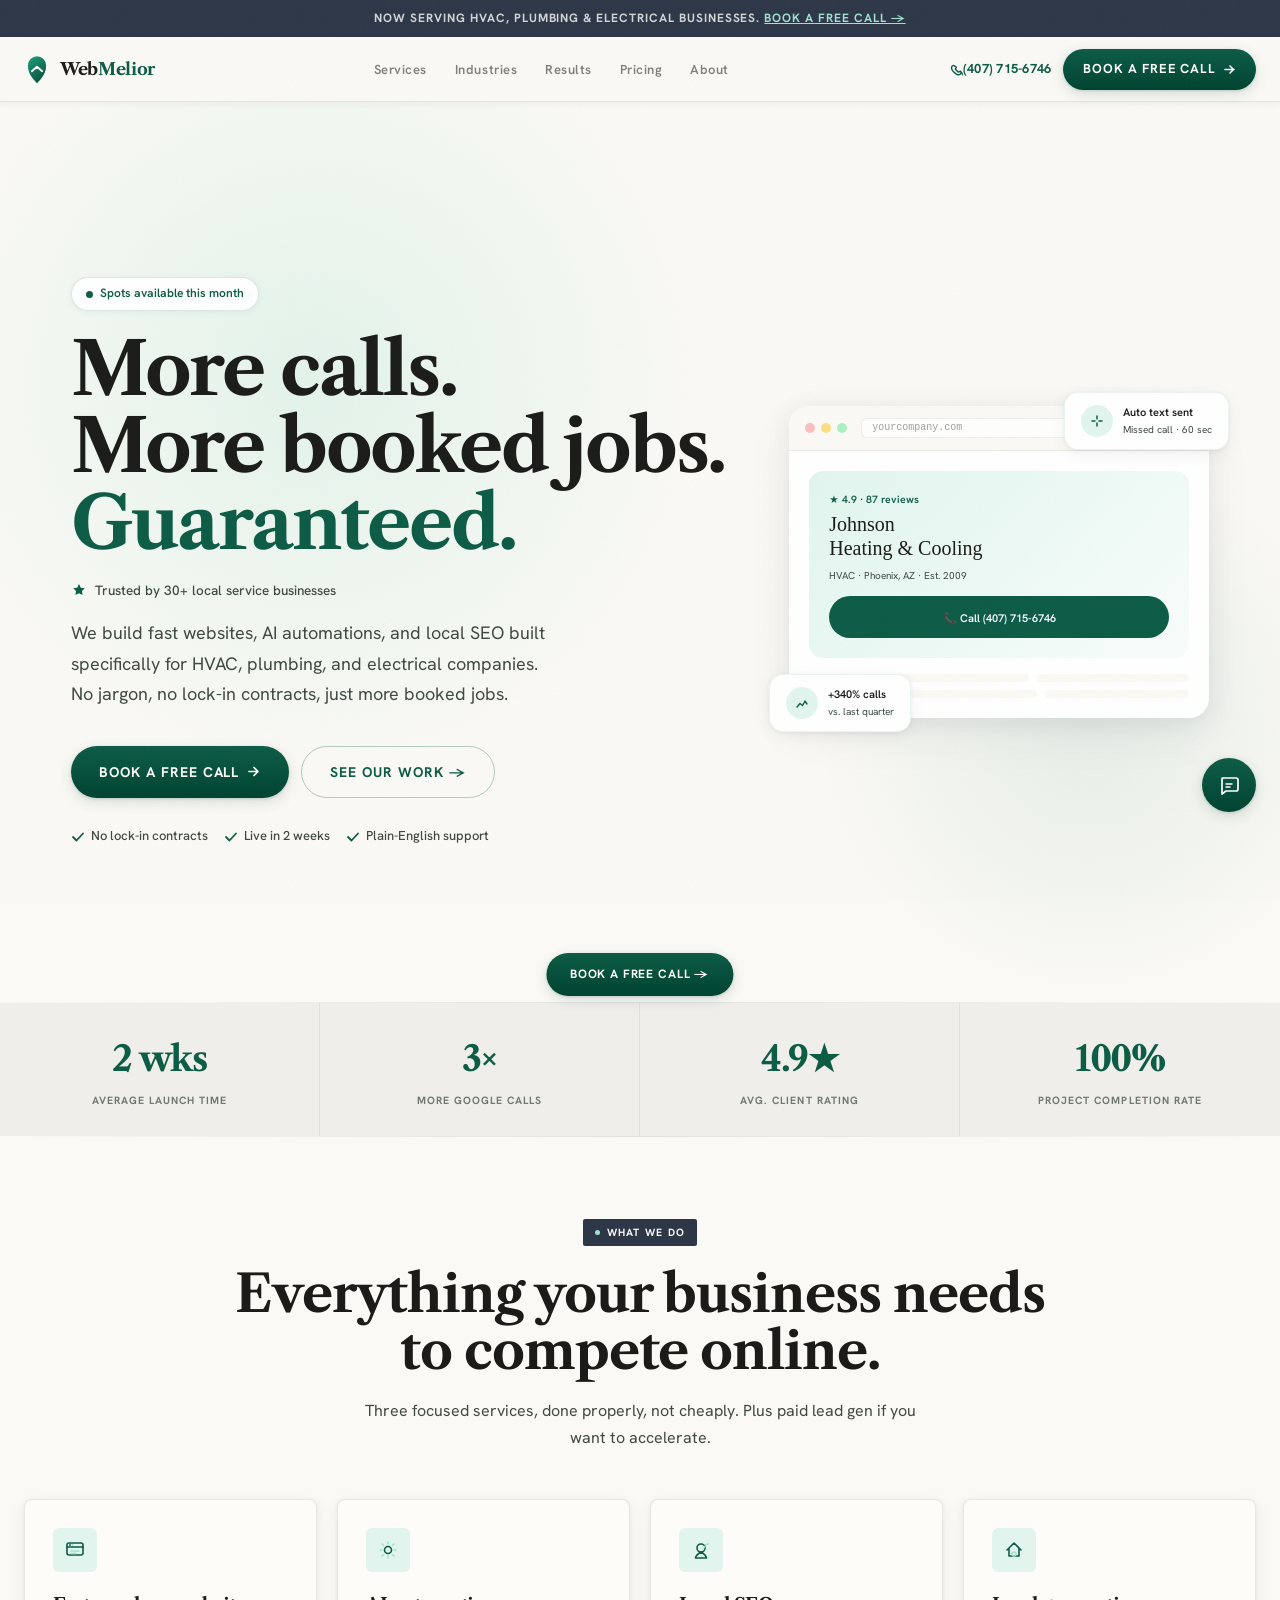
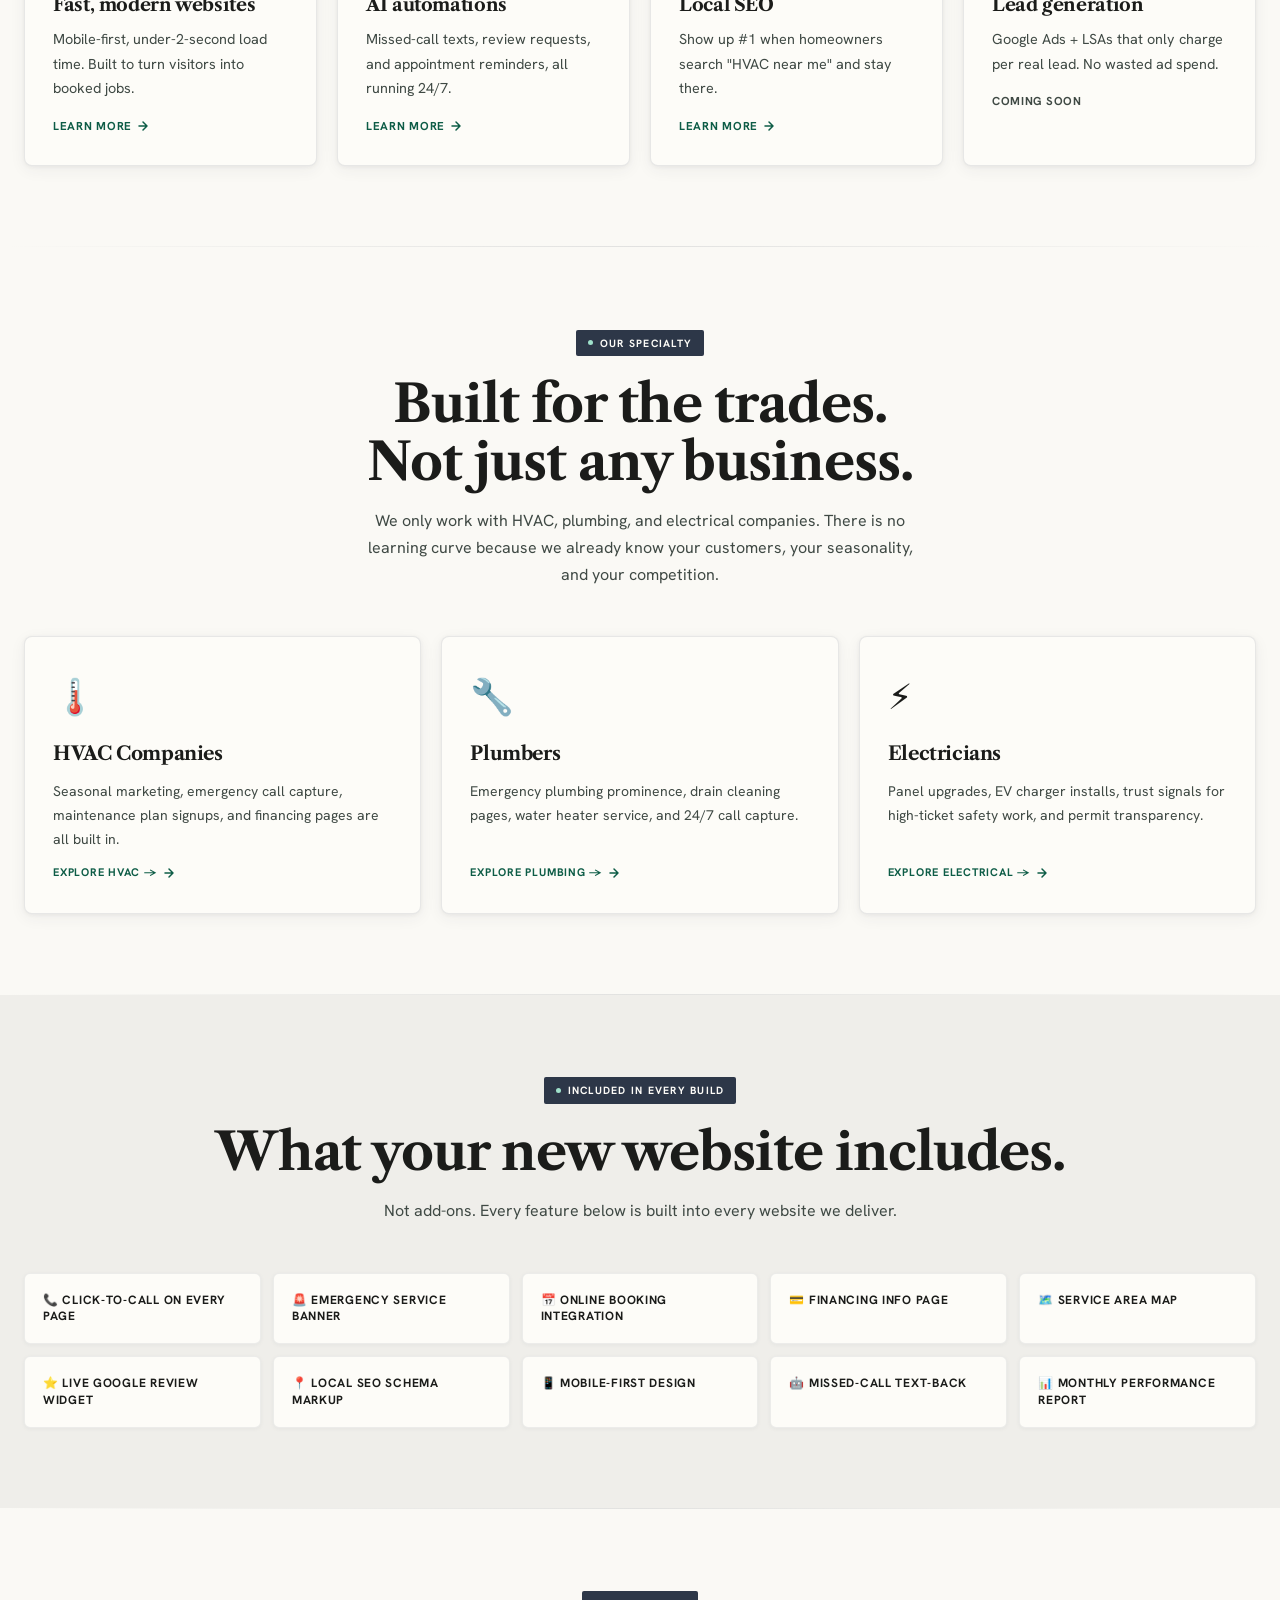
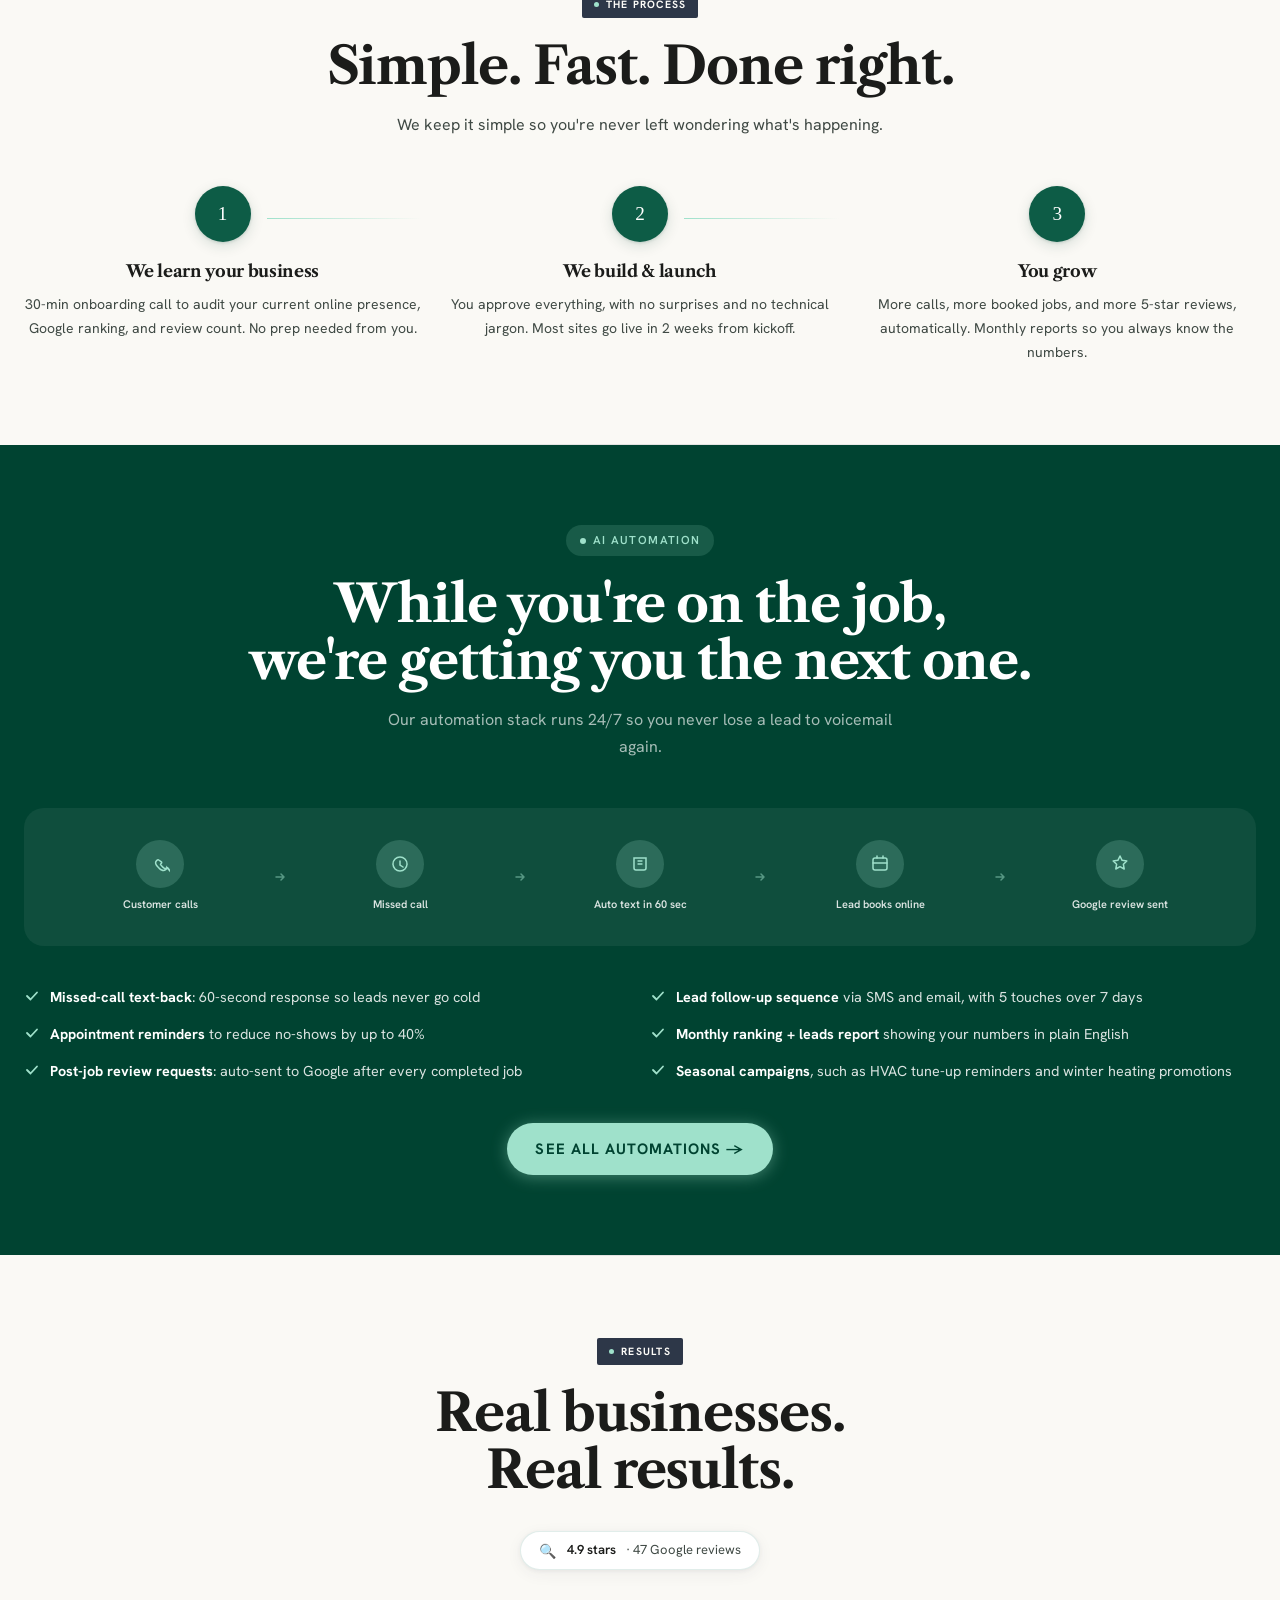
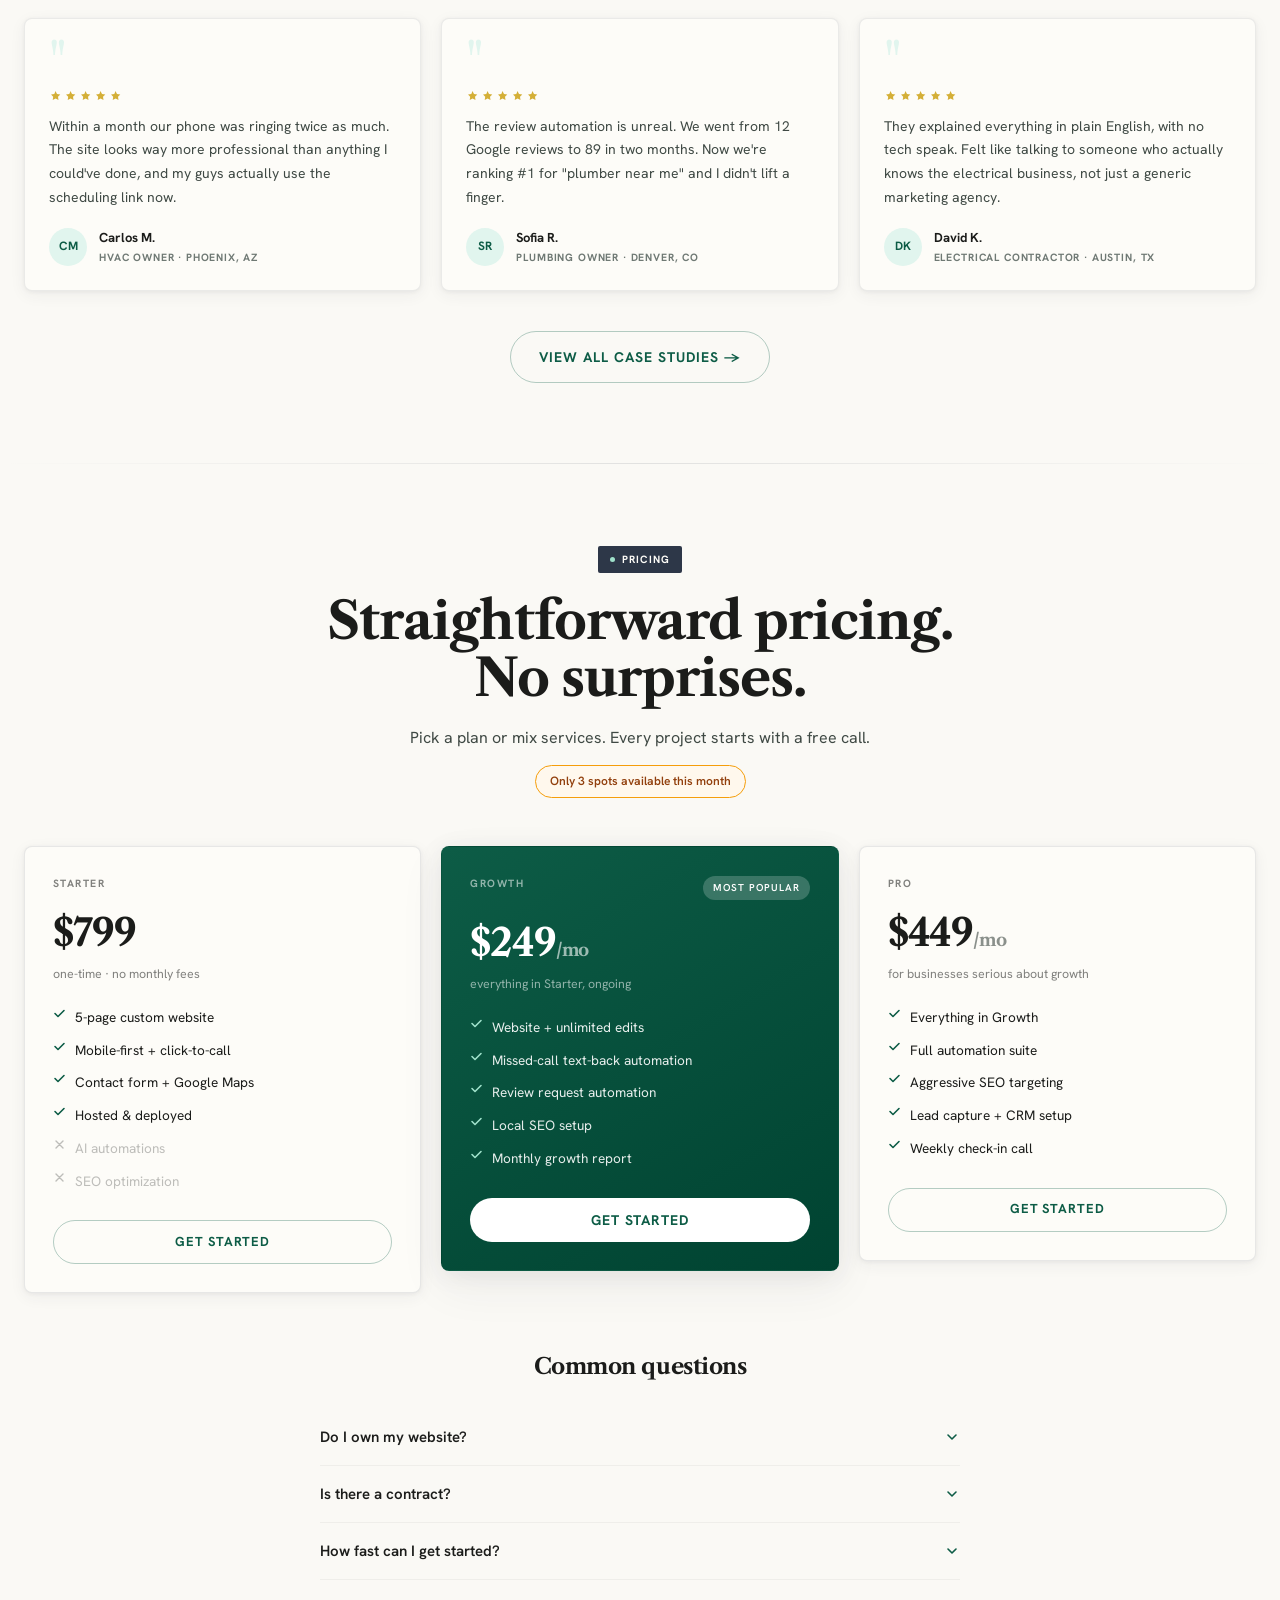
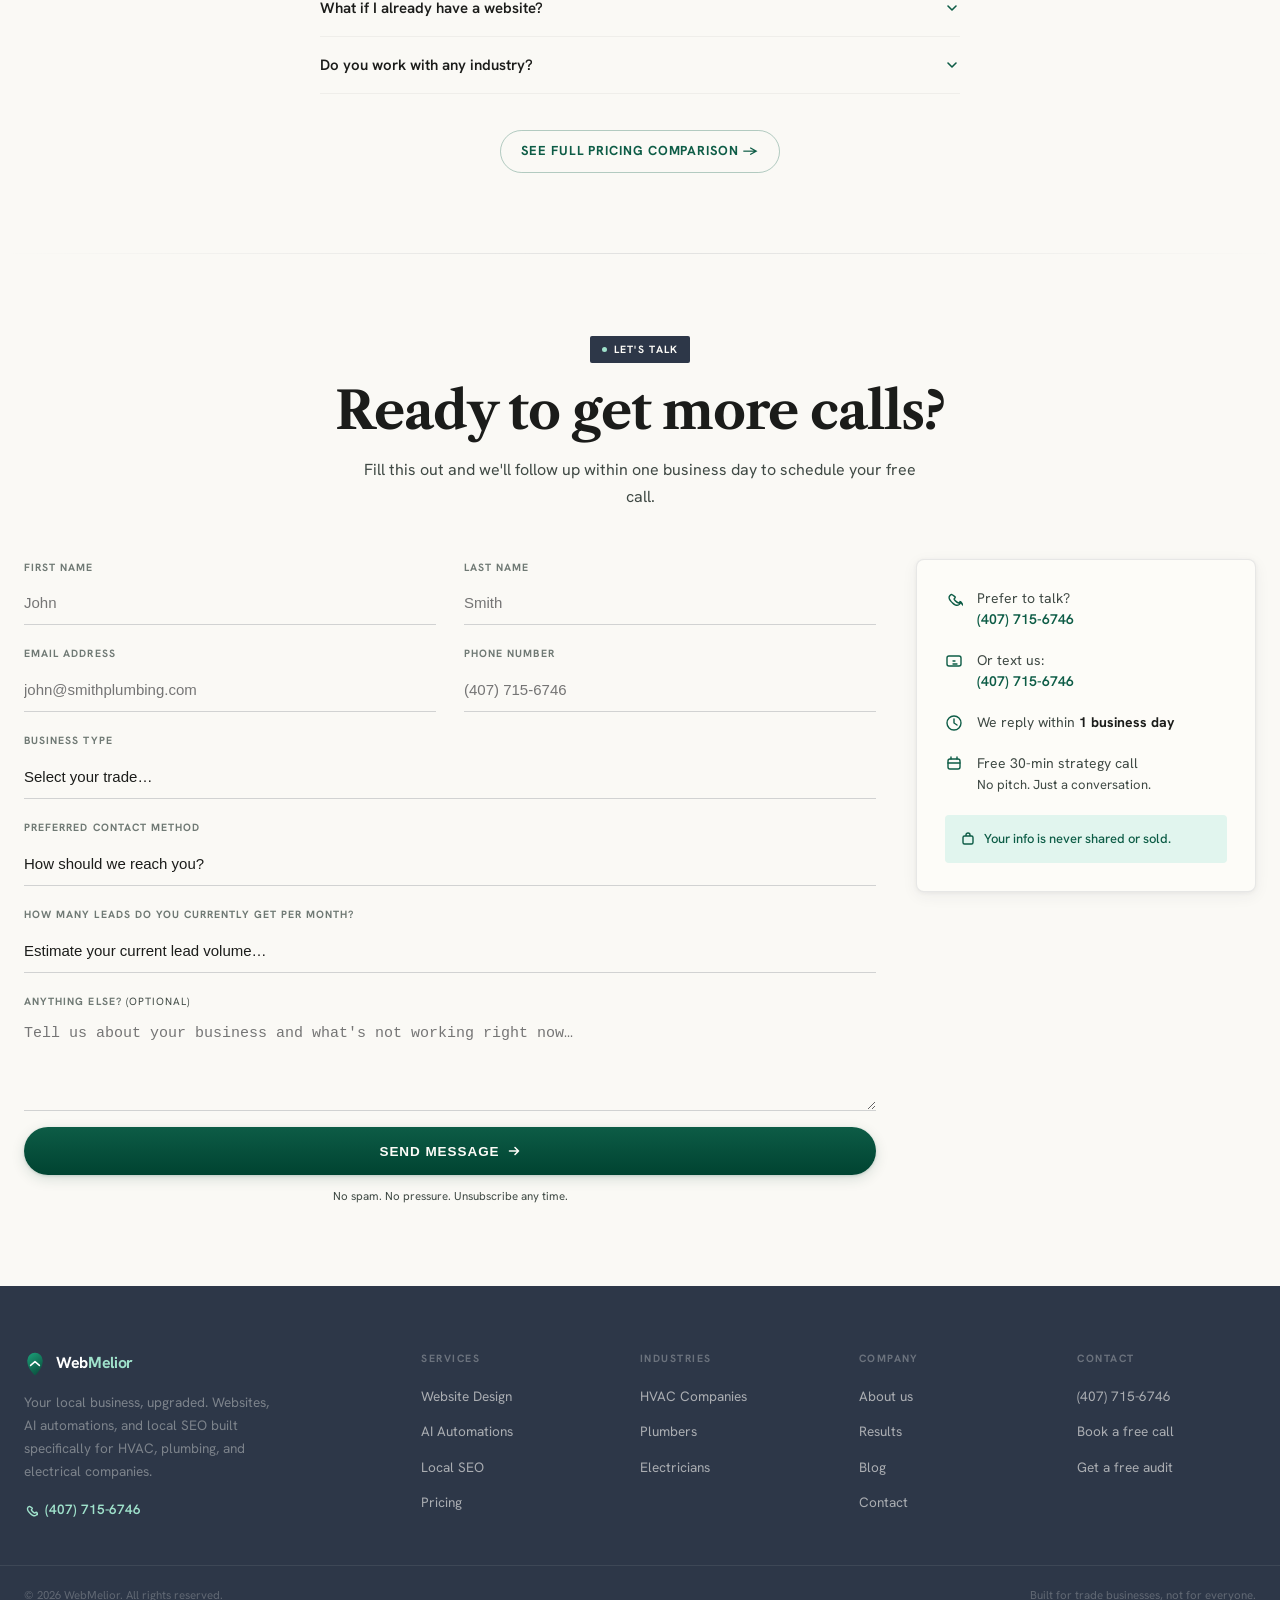
==== commit 84ce6631: "feat: hide nav on scroll down, restore on scroll up" ====
--- a/clients/home-services-demo/site/index.html
+++ b/clients/home-services-demo/site/index.html
@@ -1107,6 +1107,9 @@
   Cal.config.forwardQueryParams = true;
   Cal.ns["book-a-free-call"]("ui", {"hideEventTypeDetails":false,"layout":"month_view","styles":{"branding":{"brandColor":"#0F6E56"}}});
 </script>
+<script>
+(function(){var n=document.querySelector(".site-nav"),l=0;window.addEventListener("scroll",function(){var y=window.scrollY;if(y>l&&y>64)n.classList.add("nav-hidden");else n.classList.remove("nav-hidden");l=y;},{passive:true});})();
+</script>
 </body>
 </html>
 
--- a/clients/home-services-demo/site/shared.css
+++ b/clients/home-services-demo/site/shared.css
@@ -96,7 +96,9 @@
   -webkit-backdrop-filter: blur(16px);
   border-bottom: 1px solid rgba(45,55,72,0.10);
   box-shadow: 0 1px 8px rgba(45,55,72,0.06);
-}
+  transition: transform 0.32s cubic-bezier(0.19,1,0.22,1);
+}
+.nav-hidden { transform: translateY(-100%); }
 .nav-inner {
   max-width: 1280px; margin: 0 auto;
   padding: 0 24px;
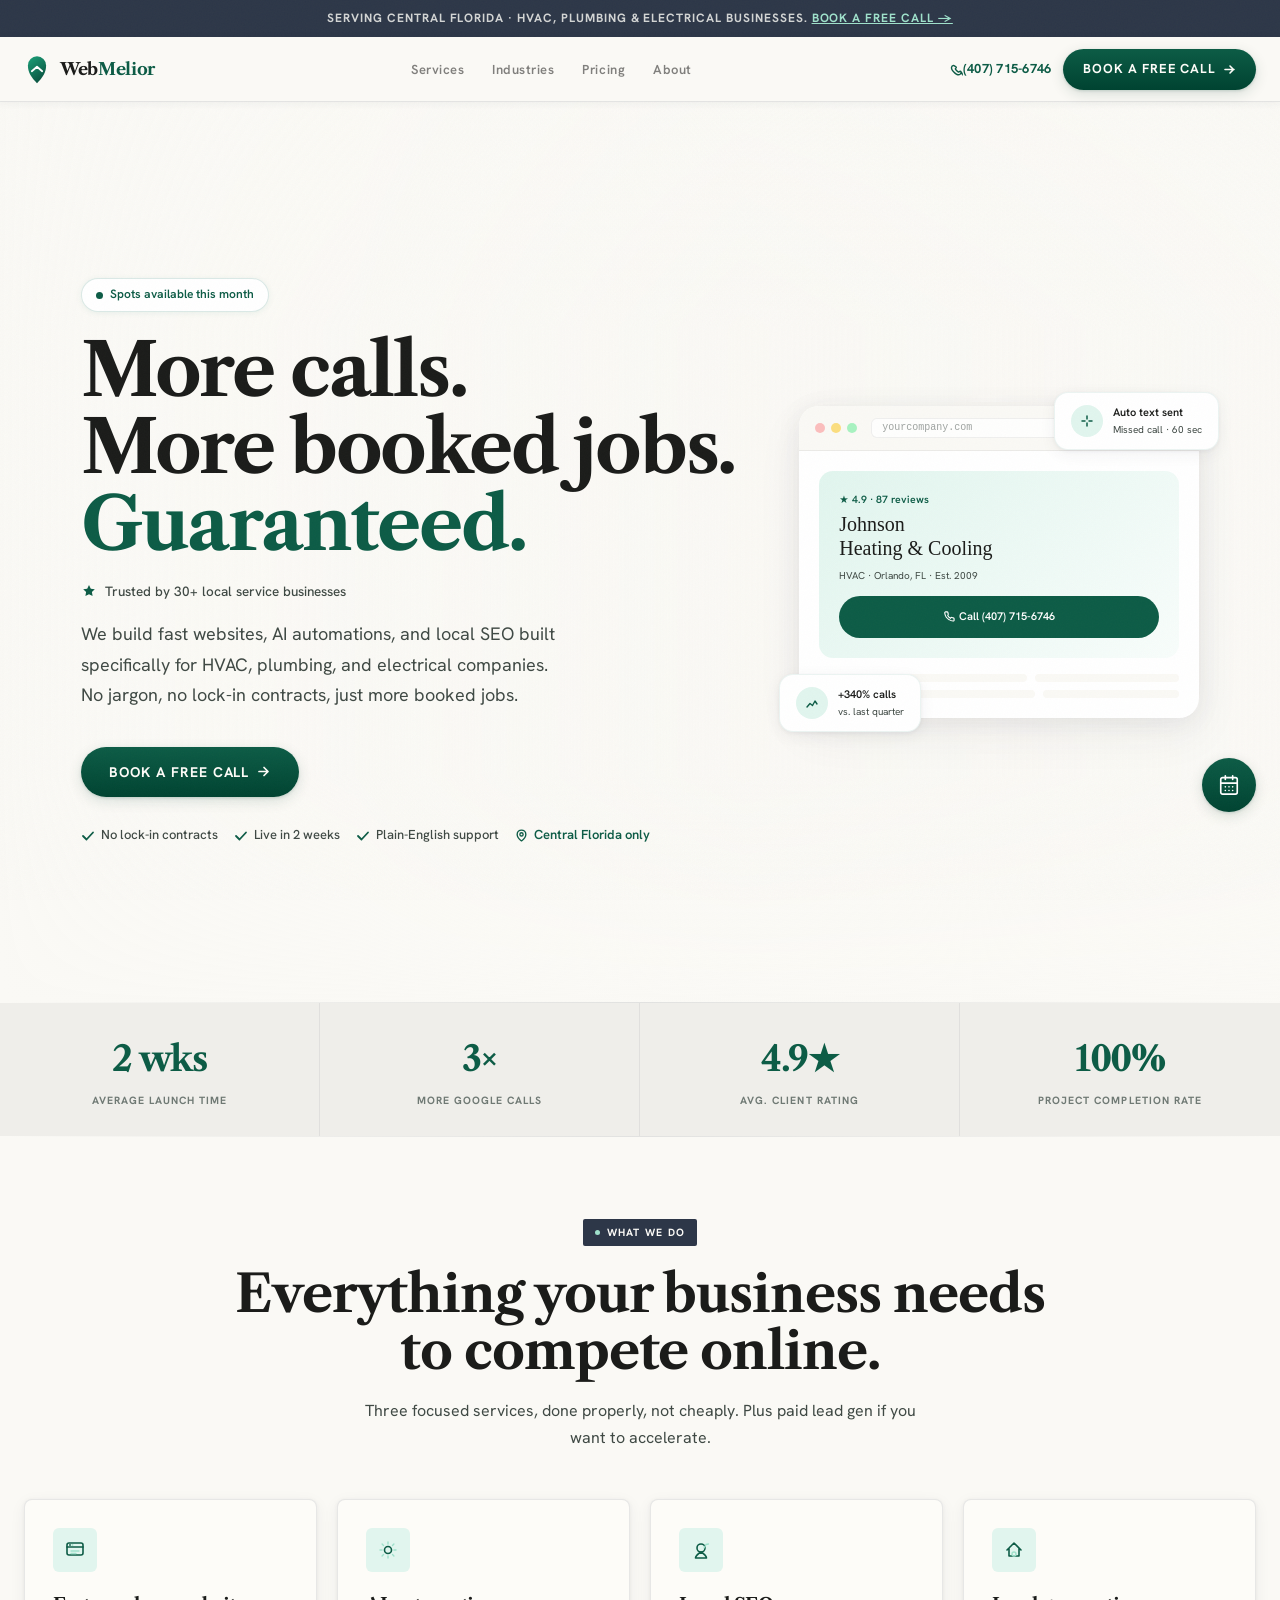
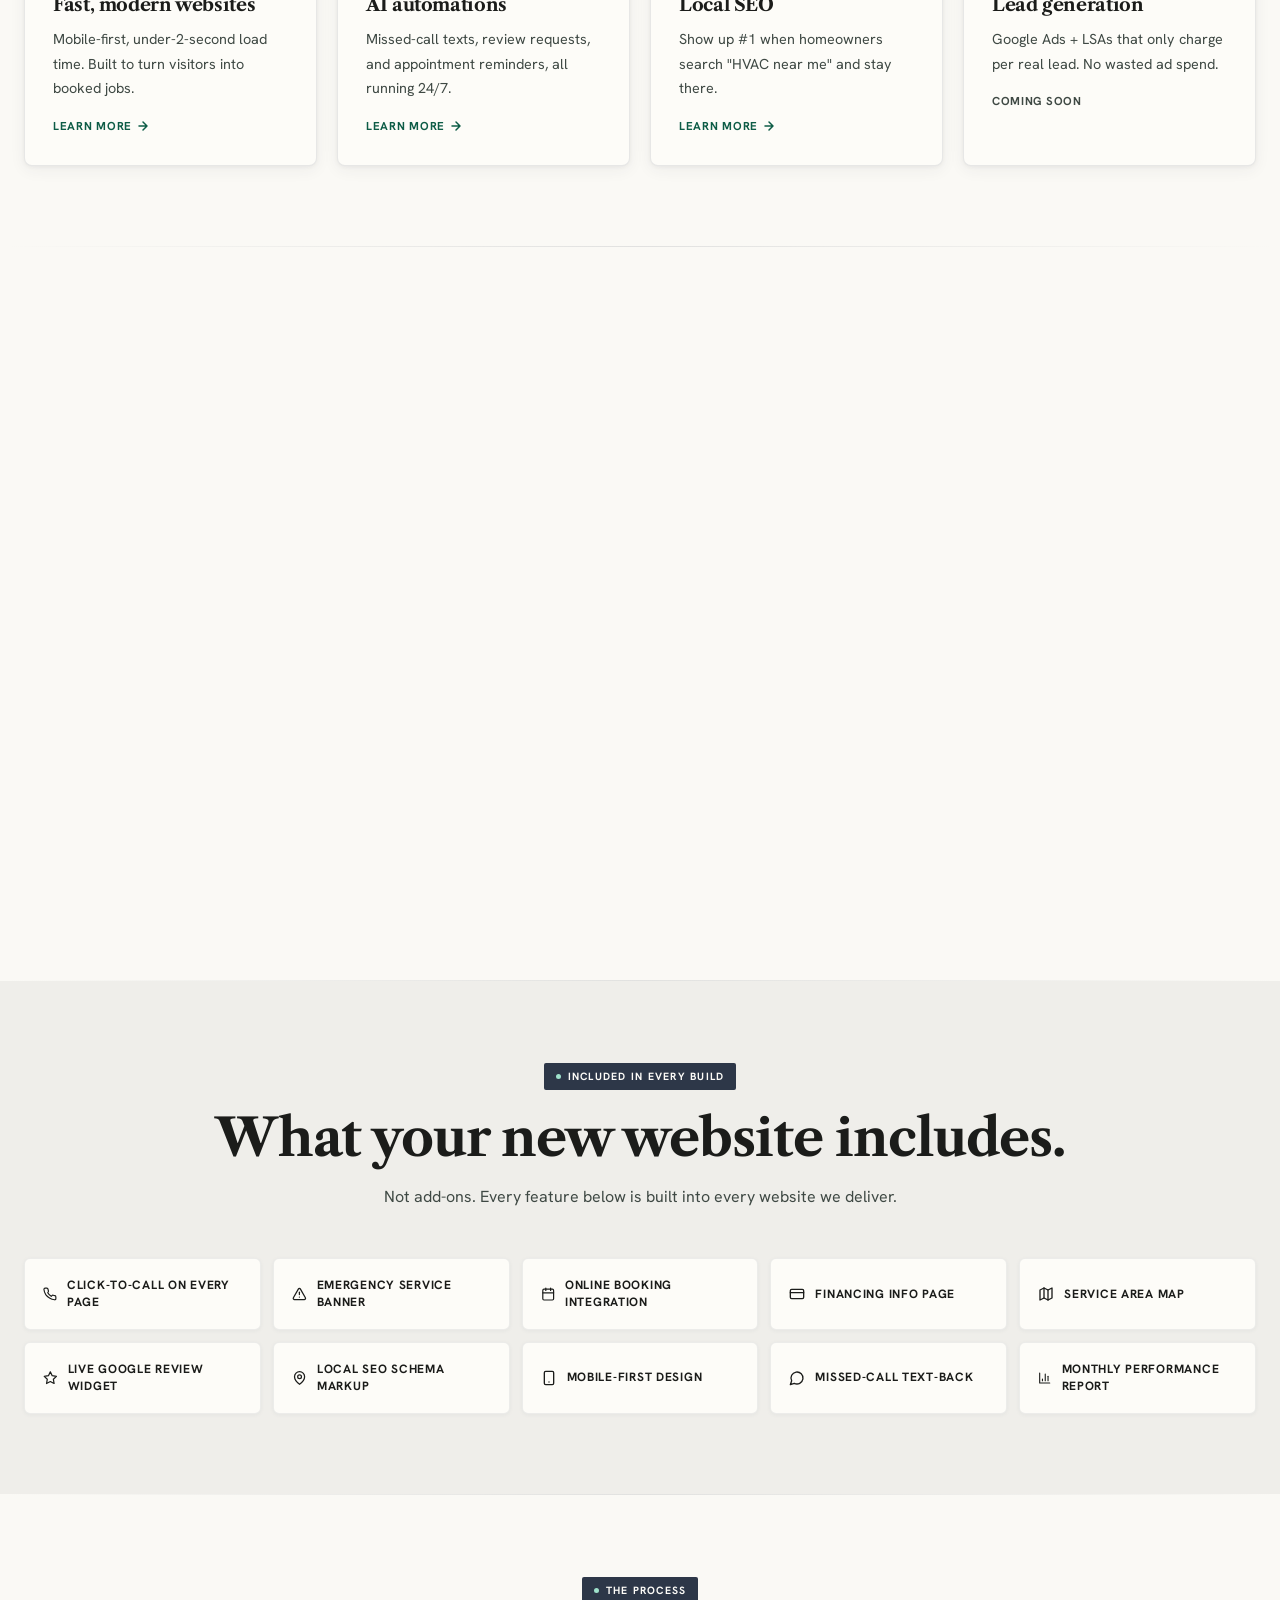
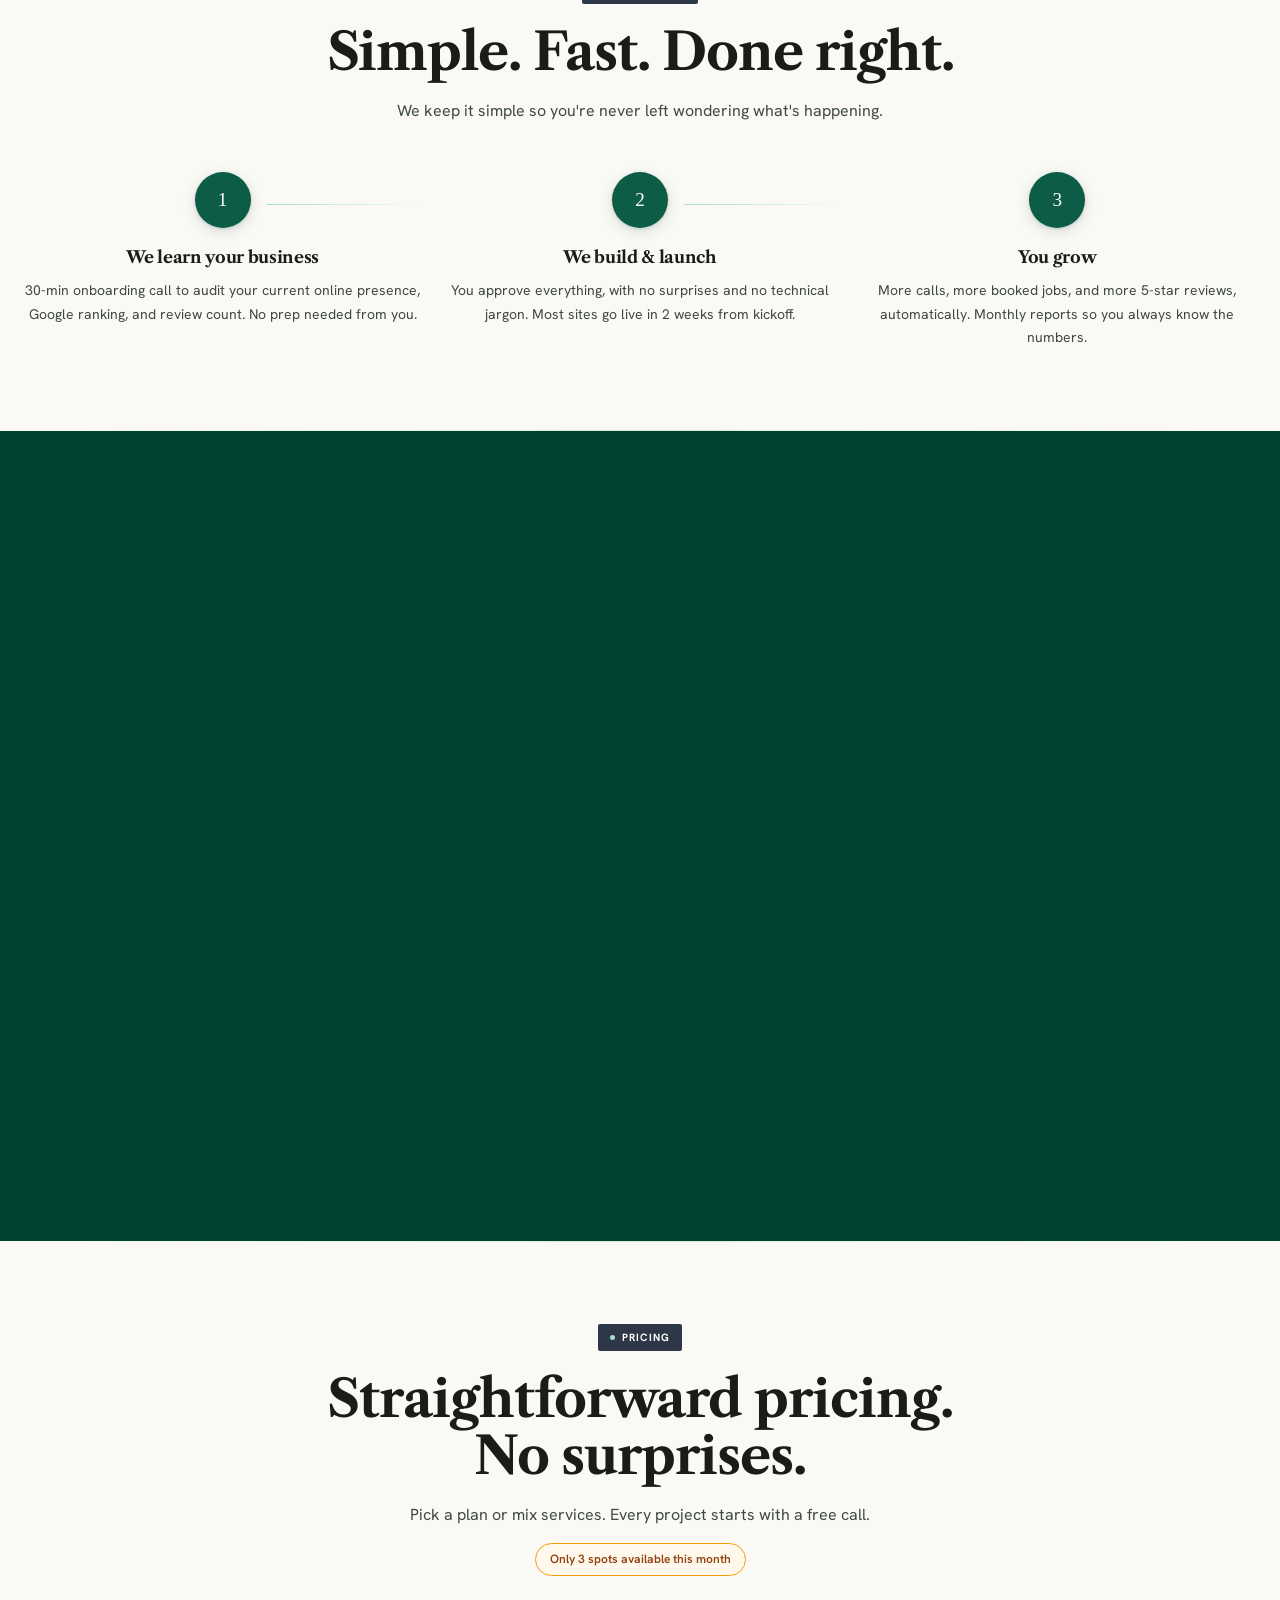
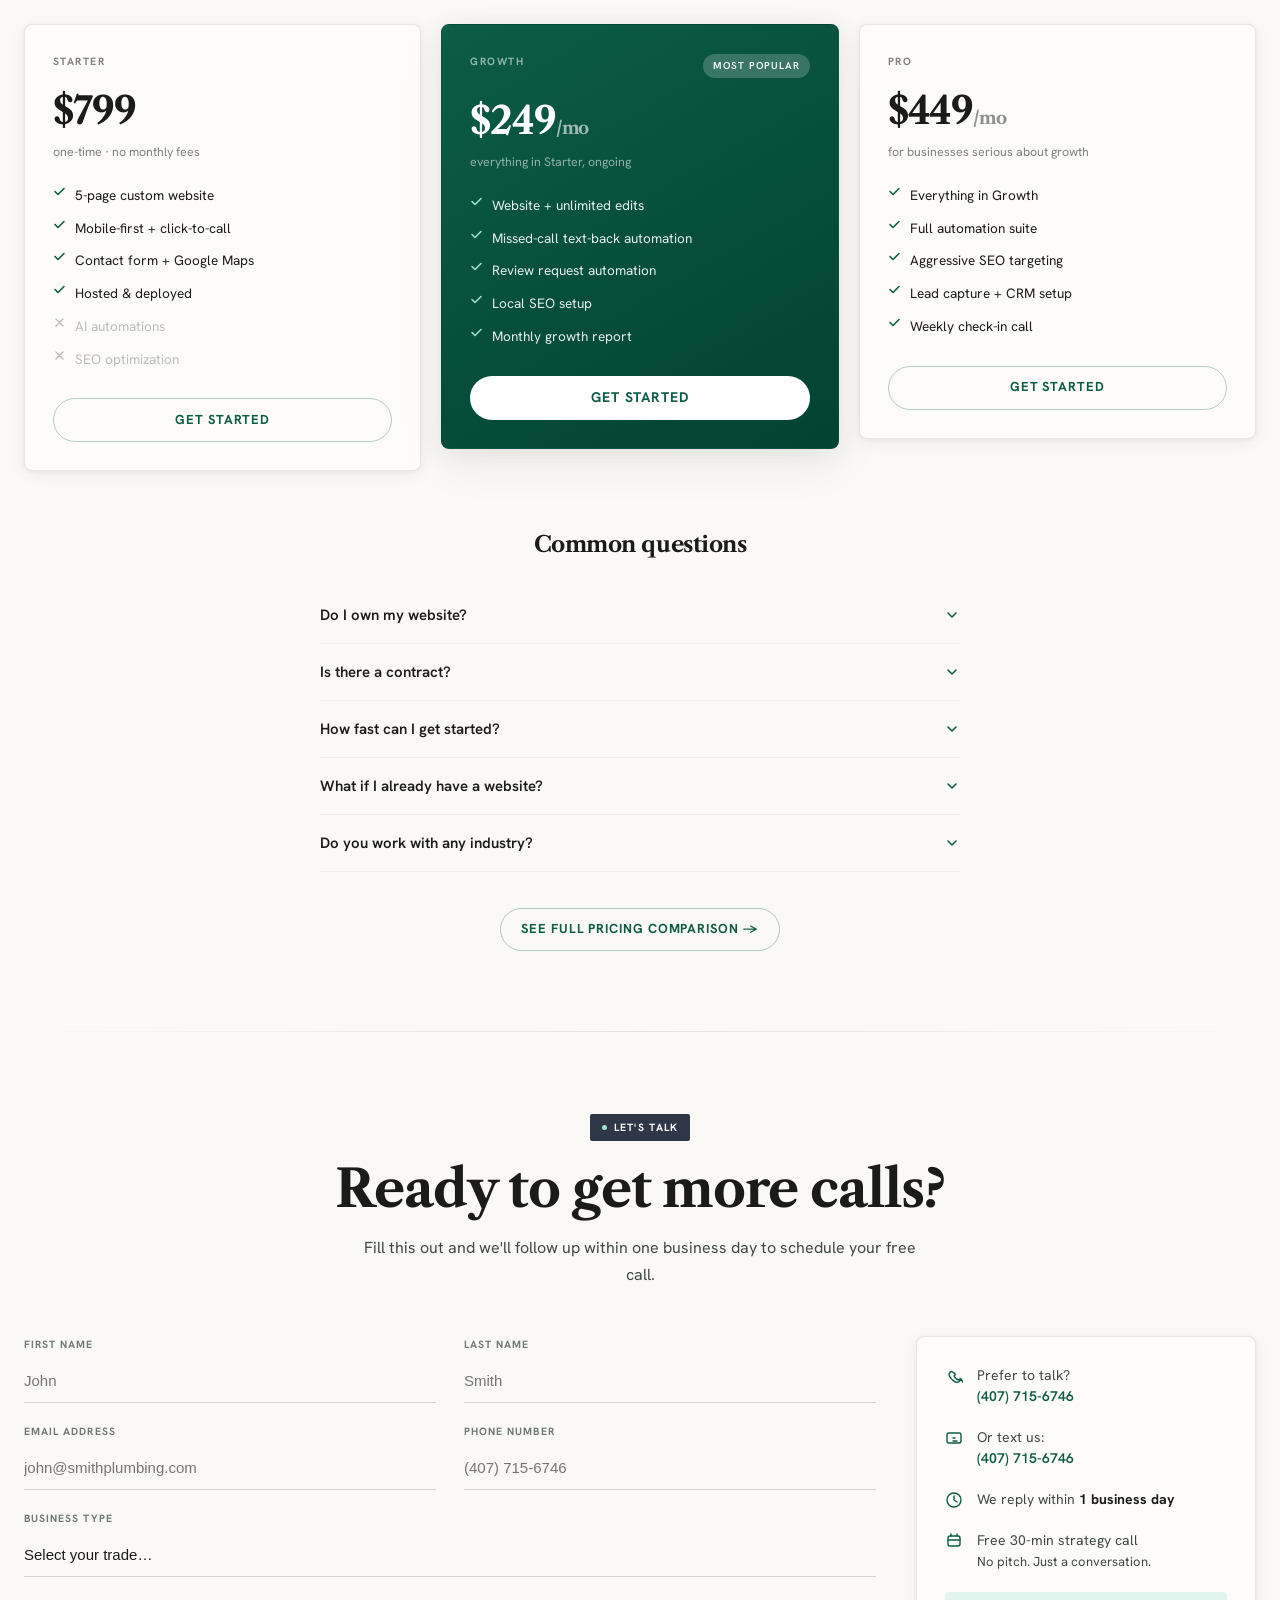
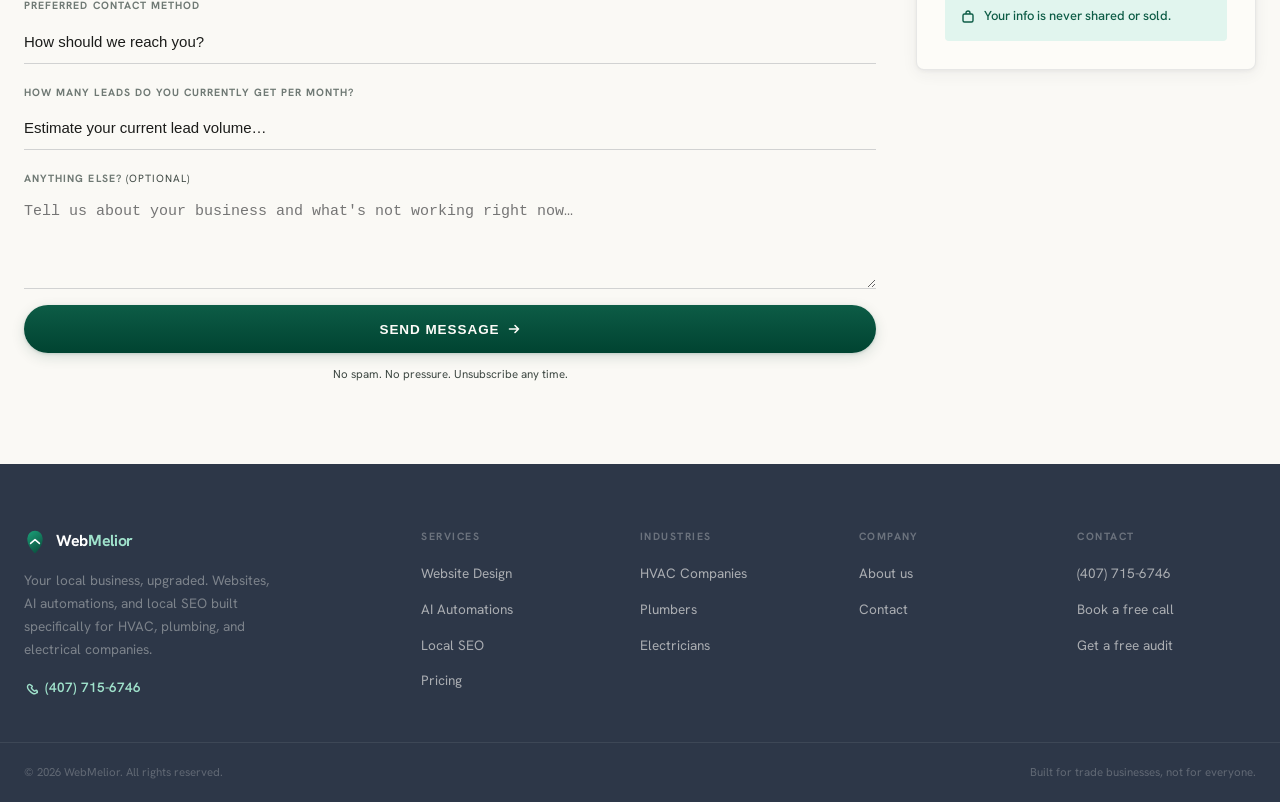
==== commit ff53db9e: "feat: push all mobile responsive edits across site pages Co-Authored-By: Claude Sonnet 4.6 <noreply@" ====
--- a/clients/home-services-demo/site/index.html
+++ b/clients/home-services-demo/site/index.html
@@ -47,7 +47,7 @@
 
   <!-- ─── ANNOUNCEMENT BAR ─── -->
   <div class="announce-bar" role="banner">
-    Now serving HVAC, Plumbing &amp; Electrical businesses.
+    Serving Central Florida · HVAC, Plumbing &amp; Electrical businesses.
     <a data-cal-link="webmelior-zhfjhv/book-a-free-call" data-cal-namespace="book-a-free-call" data-cal-config='{"layout":"month_view","useSlotsViewOnSmallScreen":"true"}' href="#">Book a free call →</a>
   </div>
 
@@ -66,7 +66,6 @@
       <ul class="nav-links" role="list">
         <li><a href="services/index.html">Services</a></li>
         <li><a href="industries/hvac.html">Industries</a></li>
-        <li><a href="case-studies.html">Results</a></li>
         <li><a href="pricing.html">Pricing</a></li>
         <li><a href="about.html">About</a></li>
       </ul>
@@ -89,7 +88,6 @@
     <div class="mobile-menu" id="mobileMenu" role="dialog" aria-label="Mobile navigation">
       <a href="services/index.html">Services</a>
       <a href="industries/hvac.html">Industries</a>
-      <a href="case-studies.html">Results</a>
       <a href="pricing.html">Pricing</a>
       <a href="about.html">About</a>
       <a data-cal-link="webmelior-zhfjhv/book-a-free-call" data-cal-namespace="book-a-free-call" data-cal-config='{"layout":"month_view","useSlotsViewOnSmallScreen":"true"}' href="#" class="btn btn-primary">Book a Free Call</a>
@@ -98,13 +96,31 @@
 
   <!-- ─── HERO ─── -->
   <section id="hero" style="position:relative;min-height:100svh;display:flex;align-items:center;padding:80px 24px 60px;overflow:hidden;">
-    <!-- Radial gradients -->
-    <div aria-hidden="true" style="position:absolute;inset:0;pointer-events:none;">
-      <div style="position:absolute;top:-15%;left:-8%;width:65vw;height:65vw;border-radius:50%;background:radial-gradient(circle,rgba(159,225,203,0.26) 0%,transparent 65%);"></div>
-      <div style="position:absolute;bottom:-5%;right:-10%;width:50vw;height:50vw;border-radius:50%;background:radial-gradient(circle,rgba(15,110,86,0.08) 0%,transparent 60%);"></div>
-    </div>
-
-    <div class="container" style="display:grid;grid-template-columns:1fr 420px;gap:64px;align-items:center;position:relative;">
+    <!-- Floating Ocean Background -->
+    <div class="ocean-background-container" aria-hidden="true">
+      <div class="ocean-background-layer"></div>
+      <div class="ocean-overlay-shade"></div>
+    </div>
+    
+    <!-- SVG Filter for Liquid Ocean Displacement -->
+    <svg width="0" height="0" style="position:absolute;pointer-events:none;">
+      <defs>
+        <filter id="ocean-fluid" x="-15%" y="-15%" width="130%" height="130%">
+          <feTurbulence type="fractalNoise" baseFrequency="0.005 0.007" numOctaves="5" result="noise" seed="5">
+            <animate attributeName="baseFrequency"
+              dur="38s"
+              calcMode="spline"
+              keyTimes="0;0.25;0.5;0.75;1"
+              keySplines="0.4 0 0.6 1;0.4 0 0.6 1;0.4 0 0.6 1;0.4 0 0.6 1"
+              values="0.004 0.006;0.007 0.009;0.005 0.008;0.008 0.010;0.004 0.006"
+              repeatCount="indefinite"/>
+          </feTurbulence>
+          <feDisplacementMap in="SourceGraphic" in2="noise" scale="18" xChannelSelector="R" yChannelSelector="G"/>
+        </filter>
+      </defs>
+    </svg>
+
+    <div class="container hero-grid">
       <div class="reveal">
         <!-- Urgency badge -->
         <div style="display:inline-flex;align-items:center;gap:7px;background:#fff;border:1.5px solid rgba(15,110,86,0.15);border-radius:100px;padding:6px 14px;font-size:12px;font-weight:600;color:var(--green-mid);margin-bottom:20px;box-shadow:0 1px 6px rgba(15,110,86,0.08);">
@@ -131,7 +147,6 @@
             Book a Free Call
             <svg width="15" height="15" viewBox="0 0 15 15" fill="none" aria-hidden="true"><path d="M3 7.5h9M8 3.5L12 7.5l-4 4" stroke="currentColor" stroke-width="1.7" stroke-linecap="round" stroke-linejoin="round"/></svg>
           </a>
-          <a href="case-studies.html" class="btn btn-outline btn-lg">See our work →</a>
         </div>
 
         <!-- Trust micro-badges -->
@@ -148,11 +163,15 @@
             <svg width="14" height="14" viewBox="0 0 14 14" fill="none" aria-hidden="true"><path d="M2 7l3.5 3.5 6.5-7" stroke="var(--green-mid)" stroke-width="1.8" stroke-linecap="round" stroke-linejoin="round"/></svg>
             Plain-English support
           </span>
+          <span style="display:flex;align-items:center;gap:6px;color:var(--primary-mid);font-weight:600;">
+            <svg width="13" height="13" viewBox="0 0 24 24" fill="none" stroke="currentColor" stroke-width="2.5" stroke-linecap="round" stroke-linejoin="round" aria-hidden="true"><path d="M20 10c0 6-8 12-8 12s-8-6-8-12a8 8 0 0 1 16 0Z"/><circle cx="12" cy="10" r="3"/></svg>
+            Central Florida only
+          </span>
         </div>
       </div>
 
       <!-- Hero visual -->
-      <div class="reveal" style="transition-delay:140ms;display:none;" id="heroVisual">
+      <div class="reveal hero-visual" style="transition-delay:140ms;" id="heroVisual">
         <div style="position:relative;">
           <div style="background:#fff;border-radius:20px;box-shadow:var(--shadow-lg);overflow:hidden;">
             <div style="background:var(--cream);padding:12px 16px;border-bottom:1px solid rgba(0,0,0,0.06);display:flex;align-items:center;gap:6px;">
@@ -167,9 +186,9 @@
               <div style="background:linear-gradient(135deg,var(--accent-light),#f8fdfb);border-radius:14px;padding:20px;margin-bottom:16px;">
                 <div style="font-size:10.5px;font-weight:600;color:var(--green-mid);margin-bottom:4px;">★ 4.9 · 87 reviews</div>
                 <div style="font-family:'DM Serif Display',serif;font-size:20px;color:var(--text-dark);line-height:1.2;margin-bottom:8px;">Johnson<br/>Heating &amp; Cooling</div>
-                <div style="font-size:10px;color:var(--text-mid);margin-bottom:12px;">HVAC · Phoenix, AZ · Est. 2009</div>
+                <div style="font-size:10px;color:var(--text-mid);margin-bottom:12px;">HVAC · Orlando, FL · Est. 2009</div>
                 <div style="background:var(--green-mid);border-radius:100px;padding:8px 14px;text-align:center;">
-                  <span style="color:#fff;font-size:11px;font-weight:600;">📞 Call (407) 715-6746</span>
+                  <span style="color:#fff;font-size:11px;font-weight:600;display:inline-flex;align-items:center;gap:4px;"><svg width="11" height="11" viewBox="0 0 24 24" fill="none" stroke="currentColor" stroke-width="2.5" stroke-linecap="round" stroke-linejoin="round"><path d="M22 16.92v3a2 2 0 0 1-2.18 2 19.79 19.79 0 0 1-8.63-3.07A19.5 19.5 0 0 1 4.69 13a19.79 19.79 0 0 1-3.07-8.67A2 2 0 0 1 3.56 2h3a2 2 0 0 1 2 1.72c.127.96.361 1.903.7 2.81a2 2 0 0 1-.45 2.11L8.09 9.91a16 16 0 0 0 6 6l1.27-1.27a2 2 0 0 1 2.11-.45c.907.339 1.85.573 2.81.7A2 2 0 0 1 22 16.92z"/></svg> Call (407) 715-6746</span>
                 </div>
               </div>
               <div style="display:flex;flex-direction:column;gap:8px;">
@@ -293,21 +312,21 @@
 
       <div class="grid-3 reveal">
         <a href="industries/hvac.html" class="industry-card">
-          <div class="icon" aria-hidden="true">🌡️</div>
+          <div class="icon" style="color:var(--primary-mid);line-height:1;"><svg class="lucide-icon" width="36" height="36" xmlns="http://www.w3.org/2000/svg" viewBox="0 0 24 24" fill="none" stroke="currentColor" stroke-width="2" stroke-linecap="round" stroke-linejoin="round"><path d="M14 14.76V3.5a2.5 2.5 0 0 0-5 0v11.26a4.5 4.5 0 1 0 5 0z"/></svg></div>
           <h3>HVAC Companies</h3>
           <p>Seasonal marketing, emergency call capture, maintenance plan signups, and financing pages are all built in.</p>
           <span class="arrow">Explore HVAC → <svg width="12" height="12" viewBox="0 0 12 12" fill="none" aria-hidden="true"><path d="M2 6h8M6 2l4 4-4 4" stroke="currentColor" stroke-width="1.5" stroke-linecap="round" stroke-linejoin="round"/></svg></span>
         </a>
 
         <a href="industries/plumbing.html" class="industry-card">
-          <div class="icon" aria-hidden="true">🔧</div>
+          <div class="icon" style="color:var(--primary-mid);line-height:1;"><svg class="lucide-icon" width="36" height="36" xmlns="http://www.w3.org/2000/svg" viewBox="0 0 24 24" fill="none" stroke="currentColor" stroke-width="2" stroke-linecap="round" stroke-linejoin="round"><path d="M14.7 6.3a1 1 0 0 0 0 1.4l1.6 1.6a1 1 0 0 0 1.4 0l3.77-3.77a6 6 0 0 1-7.94 7.94l-6.91 6.91a2.12 2.12 0 0 1-3-3l6.91-6.91a6 6 0 0 1 7.94-7.94l-3.76 3.76z"/></svg></div>
           <h3>Plumbers</h3>
           <p>Emergency plumbing prominence, drain cleaning pages, water heater service, and 24/7 call capture.</p>
           <span class="arrow">Explore Plumbing → <svg width="12" height="12" viewBox="0 0 12 12" fill="none" aria-hidden="true"><path d="M2 6h8M6 2l4 4-4 4" stroke="currentColor" stroke-width="1.5" stroke-linecap="round" stroke-linejoin="round"/></svg></span>
         </a>
 
         <a href="industries/electrical.html" class="industry-card">
-          <div class="icon" aria-hidden="true">⚡</div>
+          <div class="icon" style="color:var(--primary-mid);line-height:1;"><svg class="lucide-icon" width="36" height="36" xmlns="http://www.w3.org/2000/svg" viewBox="0 0 24 24" fill="none" stroke="currentColor" stroke-width="2" stroke-linecap="round" stroke-linejoin="round"><polygon points="13 2 3 14 12 14 11 22 21 10 12 10 13 2"/></svg></div>
           <h3>Electricians</h3>
           <p>Panel upgrades, EV charger installs, trust signals for high-ticket safety work, and permit transparency.</p>
           <span class="arrow">Explore Electrical → <svg width="12" height="12" viewBox="0 0 12 12" fill="none" aria-hidden="true"><path d="M2 6h8M6 2l4 4-4 4" stroke="currentColor" stroke-width="1.5" stroke-linecap="round" stroke-linejoin="round"/></svg></span>
@@ -327,17 +346,17 @@
         <p class="section-sub">Not add-ons. Every feature below is built into every website we deliver.</p>
       </div>
 
-      <div class="reveal" style="display:grid;grid-template-columns:repeat(5,1fr);gap:12px;">
-        <div class="feature-item"><div class="feature-label">📞 Click-to-call on every page</div></div>
-        <div class="feature-item"><div class="feature-label">🚨 Emergency service banner</div></div>
-        <div class="feature-item"><div class="feature-label">📅 Online booking integration</div></div>
-        <div class="feature-item"><div class="feature-label">💳 Financing info page</div></div>
-        <div class="feature-item"><div class="feature-label">🗺️ Service area map</div></div>
-        <div class="feature-item"><div class="feature-label">⭐ Live Google review widget</div></div>
-        <div class="feature-item"><div class="feature-label">📍 Local SEO schema markup</div></div>
-        <div class="feature-item"><div class="feature-label">📱 Mobile-first design</div></div>
-        <div class="feature-item"><div class="feature-label">🤖 Missed-call text-back</div></div>
-        <div class="feature-item"><div class="feature-label">📊 Monthly performance report</div></div>
+      <div class="reveal feature-grid">
+        <div class="feature-item" style="flex-direction:row;align-items:center;gap:10px;"><svg class="lucide-icon" width="16" height="16" xmlns="http://www.w3.org/2000/svg" viewBox="0 0 24 24" fill="none" stroke="currentColor" stroke-width="2" stroke-linecap="round" stroke-linejoin="round"><path d="M22 16.92v3a2 2 0 0 1-2.18 2 19.79 19.79 0 0 1-8.63-3.07A19.5 19.5 0 0 1 4.69 13a19.79 19.79 0 0 1-3.07-8.67A2 2 0 0 1 3.56 2h3a2 2 0 0 1 2 1.72c.127.96.361 1.903.7 2.81a2 2 0 0 1-.45 2.11L8.09 9.91a16 16 0 0 0 6 6l1.27-1.27a2 2 0 0 1 2.11-.45c.907.339 1.85.573 2.81.7A2 2 0 0 1 22 16.92z"/></svg><div class="feature-label">Click-to-call on every page</div></div>
+        <div class="feature-item" style="flex-direction:row;align-items:center;gap:10px;"><svg class="lucide-icon" width="16" height="16" xmlns="http://www.w3.org/2000/svg" viewBox="0 0 24 24" fill="none" stroke="currentColor" stroke-width="2" stroke-linecap="round" stroke-linejoin="round"><path d="m21.73 18-8-14a2 2 0 0 0-3.48 0l-8 14A2 2 0 0 0 4 21h16a2 2 0 0 0 1.73-3Z"/><path d="M12 9v4"/><path d="M12 17h.01"/></svg><div class="feature-label">Emergency service banner</div></div>
+        <div class="feature-item" style="flex-direction:row;align-items:center;gap:10px;"><svg class="lucide-icon" width="16" height="16" xmlns="http://www.w3.org/2000/svg" viewBox="0 0 24 24" fill="none" stroke="currentColor" stroke-width="2" stroke-linecap="round" stroke-linejoin="round"><rect width="18" height="18" x="3" y="4" rx="2" ry="2"/><line x1="16" x2="16" y1="2" y2="6"/><line x1="8" x2="8" y1="2" y2="6"/><line x1="3" x2="21" y1="10" y2="10"/></svg><div class="feature-label">Online booking integration</div></div>
+        <div class="feature-item" style="flex-direction:row;align-items:center;gap:10px;"><svg class="lucide-icon" width="16" height="16" xmlns="http://www.w3.org/2000/svg" viewBox="0 0 24 24" fill="none" stroke="currentColor" stroke-width="2" stroke-linecap="round" stroke-linejoin="round"><rect width="20" height="14" x="2" y="5" rx="2"/><line x1="2" x2="22" y1="10" y2="10"/></svg><div class="feature-label">Financing info page</div></div>
+        <div class="feature-item" style="flex-direction:row;align-items:center;gap:10px;"><svg class="lucide-icon" width="16" height="16" xmlns="http://www.w3.org/2000/svg" viewBox="0 0 24 24" fill="none" stroke="currentColor" stroke-width="2" stroke-linecap="round" stroke-linejoin="round"><polygon points="3 6 9 3 15 6 21 3 21 18 15 21 9 18 3 21"/><line x1="9" x2="9" y1="3" y2="18"/><line x1="15" x2="15" y1="6" y2="21"/></svg><div class="feature-label">Service area map</div></div>
+        <div class="feature-item" style="flex-direction:row;align-items:center;gap:10px;"><svg class="lucide-icon" width="16" height="16" xmlns="http://www.w3.org/2000/svg" viewBox="0 0 24 24" fill="none" stroke="currentColor" stroke-width="2" stroke-linecap="round" stroke-linejoin="round"><polygon points="12 2 15.09 8.26 22 9.27 17 14.14 18.18 21.02 12 17.77 5.82 21.02 7 14.14 2 9.27 8.91 8.26 12 2"/></svg><div class="feature-label">Live Google review widget</div></div>
+        <div class="feature-item" style="flex-direction:row;align-items:center;gap:10px;"><svg class="lucide-icon" width="16" height="16" xmlns="http://www.w3.org/2000/svg" viewBox="0 0 24 24" fill="none" stroke="currentColor" stroke-width="2" stroke-linecap="round" stroke-linejoin="round"><path d="M20 10c0 6-8 12-8 12s-8-6-8-12a8 8 0 0 1 16 0Z"/><circle cx="12" cy="10" r="3"/></svg><div class="feature-label">Local SEO schema markup</div></div>
+        <div class="feature-item" style="flex-direction:row;align-items:center;gap:10px;"><svg class="lucide-icon" width="16" height="16" xmlns="http://www.w3.org/2000/svg" viewBox="0 0 24 24" fill="none" stroke="currentColor" stroke-width="2" stroke-linecap="round" stroke-linejoin="round"><rect width="14" height="20" x="5" y="2" rx="2" ry="2"/><path d="M12 18h.01"/></svg><div class="feature-label">Mobile-first design</div></div>
+        <div class="feature-item" style="flex-direction:row;align-items:center;gap:10px;"><svg class="lucide-icon" width="16" height="16" xmlns="http://www.w3.org/2000/svg" viewBox="0 0 24 24" fill="none" stroke="currentColor" stroke-width="2" stroke-linecap="round" stroke-linejoin="round"><path d="M7.9 20A9 9 0 1 0 4 16.1L2 22Z"/></svg><div class="feature-label">Missed-call text-back</div></div>
+        <div class="feature-item" style="flex-direction:row;align-items:center;gap:10px;"><svg class="lucide-icon" width="16" height="16" xmlns="http://www.w3.org/2000/svg" viewBox="0 0 24 24" fill="none" stroke="currentColor" stroke-width="2" stroke-linecap="round" stroke-linejoin="round"><path d="M3 3v18h18"/><path d="M18 17V9"/><path d="M13 17V5"/><path d="M8 17v-3"/></svg><div class="feature-label">Monthly performance report</div></div>
       </div>
     </div>
   </section>
@@ -486,87 +505,6 @@
 
   <div class="divider"></div>
 
-  <!-- ─── TESTIMONIALS ─── -->
-  <section class="section" id="results">
-    <div class="container">
-      <div class="text-center reveal" style="margin-bottom:48px;">
-        <div class="section-badge"><span class="dot"></span>Results</div>
-        <h2 class="section-title">Real businesses.<br/>Real results.</h2>
-        <!-- Google reviews badge -->
-        <div style="display:inline-flex;align-items:center;gap:10px;background:#fff;border:1.5px solid rgba(15,110,86,0.12);border-radius:100px;padding:8px 18px;margin-top:16px;box-shadow:var(--shadow-card);">
-          <svg width="18" height="18" viewBox="0 0 18 18" aria-hidden="true"><text y="14" font-size="14">🔍</text></svg>
-          <span style="font-size:13px;font-weight:600;color:var(--text-dark);">4.9 stars</span>
-          <span style="font-size:13px;color:var(--text-mid);">· 47 Google reviews</span>
-        </div>
-      </div>
-
-      <div class="grid-3 reveal">
-        <div class="testi-card">
-          <div class="testi-quote" aria-hidden="true">"</div>
-          <div class="stars" aria-label="5 out of 5 stars">
-            <svg width="13" height="13" viewBox="0 0 13 13" fill="currentColor" aria-hidden="true"><path d="M6.5 1l1.5 3 3.3.5L9 6.8l.5 3.3-2.9-1.5L3.7 10l.5-3.3L2 4.5l3.3-.5z"/></svg>
-            <svg width="13" height="13" viewBox="0 0 13 13" fill="currentColor" aria-hidden="true"><path d="M6.5 1l1.5 3 3.3.5L9 6.8l.5 3.3-2.9-1.5L3.7 10l.5-3.3L2 4.5l3.3-.5z"/></svg>
-            <svg width="13" height="13" viewBox="0 0 13 13" fill="currentColor" aria-hidden="true"><path d="M6.5 1l1.5 3 3.3.5L9 6.8l.5 3.3-2.9-1.5L3.7 10l.5-3.3L2 4.5l3.3-.5z"/></svg>
-            <svg width="13" height="13" viewBox="0 0 13 13" fill="currentColor" aria-hidden="true"><path d="M6.5 1l1.5 3 3.3.5L9 6.8l.5 3.3-2.9-1.5L3.7 10l.5-3.3L2 4.5l3.3-.5z"/></svg>
-            <svg width="13" height="13" viewBox="0 0 13 13" fill="currentColor" aria-hidden="true"><path d="M6.5 1l1.5 3 3.3.5L9 6.8l.5 3.3-2.9-1.5L3.7 10l.5-3.3L2 4.5l3.3-.5z"/></svg>
-          </div>
-          <p class="testi-text">Within a month our phone was ringing twice as much. The site looks way more professional than anything I could've done, and my guys actually use the scheduling link now.</p>
-          <div class="testi-author">
-            <div class="testi-avatar" aria-hidden="true">CM</div>
-            <div>
-              <div class="testi-name">Carlos M.</div>
-              <div class="testi-biz">HVAC Owner · Phoenix, AZ</div>
-            </div>
-          </div>
-        </div>
-
-        <div class="testi-card">
-          <div class="testi-quote" aria-hidden="true">"</div>
-          <div class="stars" aria-label="5 out of 5 stars">
-            <svg width="13" height="13" viewBox="0 0 13 13" fill="currentColor" aria-hidden="true"><path d="M6.5 1l1.5 3 3.3.5L9 6.8l.5 3.3-2.9-1.5L3.7 10l.5-3.3L2 4.5l3.3-.5z"/></svg>
-            <svg width="13" height="13" viewBox="0 0 13 13" fill="currentColor" aria-hidden="true"><path d="M6.5 1l1.5 3 3.3.5L9 6.8l.5 3.3-2.9-1.5L3.7 10l.5-3.3L2 4.5l3.3-.5z"/></svg>
-            <svg width="13" height="13" viewBox="0 0 13 13" fill="currentColor" aria-hidden="true"><path d="M6.5 1l1.5 3 3.3.5L9 6.8l.5 3.3-2.9-1.5L3.7 10l.5-3.3L2 4.5l3.3-.5z"/></svg>
-            <svg width="13" height="13" viewBox="0 0 13 13" fill="currentColor" aria-hidden="true"><path d="M6.5 1l1.5 3 3.3.5L9 6.8l.5 3.3-2.9-1.5L3.7 10l.5-3.3L2 4.5l3.3-.5z"/></svg>
-            <svg width="13" height="13" viewBox="0 0 13 13" fill="currentColor" aria-hidden="true"><path d="M6.5 1l1.5 3 3.3.5L9 6.8l.5 3.3-2.9-1.5L3.7 10l.5-3.3L2 4.5l3.3-.5z"/></svg>
-          </div>
-          <p class="testi-text">The review automation is unreal. We went from 12 Google reviews to 89 in two months. Now we're ranking #1 for "plumber near me" and I didn't lift a finger.</p>
-          <div class="testi-author">
-            <div class="testi-avatar" aria-hidden="true">SR</div>
-            <div>
-              <div class="testi-name">Sofia R.</div>
-              <div class="testi-biz">Plumbing Owner · Denver, CO</div>
-            </div>
-          </div>
-        </div>
-
-        <div class="testi-card">
-          <div class="testi-quote" aria-hidden="true">"</div>
-          <div class="stars" aria-label="5 out of 5 stars">
-            <svg width="13" height="13" viewBox="0 0 13 13" fill="currentColor" aria-hidden="true"><path d="M6.5 1l1.5 3 3.3.5L9 6.8l.5 3.3-2.9-1.5L3.7 10l.5-3.3L2 4.5l3.3-.5z"/></svg>
-            <svg width="13" height="13" viewBox="0 0 13 13" fill="currentColor" aria-hidden="true"><path d="M6.5 1l1.5 3 3.3.5L9 6.8l.5 3.3-2.9-1.5L3.7 10l.5-3.3L2 4.5l3.3-.5z"/></svg>
-            <svg width="13" height="13" viewBox="0 0 13 13" fill="currentColor" aria-hidden="true"><path d="M6.5 1l1.5 3 3.3.5L9 6.8l.5 3.3-2.9-1.5L3.7 10l.5-3.3L2 4.5l3.3-.5z"/></svg>
-            <svg width="13" height="13" viewBox="0 0 13 13" fill="currentColor" aria-hidden="true"><path d="M6.5 1l1.5 3 3.3.5L9 6.8l.5 3.3-2.9-1.5L3.7 10l.5-3.3L2 4.5l3.3-.5z"/></svg>
-            <svg width="13" height="13" viewBox="0 0 13 13" fill="currentColor" aria-hidden="true"><path d="M6.5 1l1.5 3 3.3.5L9 6.8l.5 3.3-2.9-1.5L3.7 10l.5-3.3L2 4.5l3.3-.5z"/></svg>
-          </div>
-          <p class="testi-text">They explained everything in plain English, with no tech speak. Felt like talking to someone who actually knows the electrical business, not just a generic marketing agency.</p>
-          <div class="testi-author">
-            <div class="testi-avatar" aria-hidden="true">DK</div>
-            <div>
-              <div class="testi-name">David K.</div>
-              <div class="testi-biz">Electrical Contractor · Austin, TX</div>
-            </div>
-          </div>
-        </div>
-      </div>
-
-      <div class="text-center reveal" style="margin-top:40px;">
-        <a href="case-studies.html" class="btn btn-outline btn-lg">View all case studies →</a>
-      </div>
-    </div>
-  </section>
-
-  <div class="divider"></div>
-
   <!-- ─── PRICING ─── -->
   <section class="section" id="pricing">
     <div class="container">
@@ -828,9 +766,7 @@
         <h4>Company</h4>
         <ul role="list">
           <li><a href="about.html">About us</a></li>
-          <li><a href="case-studies.html">Results</a></li>
-          <li><a href="blog.html">Blog</a></li>
-          <li><a data-cal-link="webmelior-zhfjhv/book-a-free-call" data-cal-namespace="book-a-free-call" data-cal-config='{"layout":"month_view","useSlotsViewOnSmallScreen":"true"}' href="#">Contact</a></li>
+<li><a data-cal-link="webmelior-zhfjhv/book-a-free-call" data-cal-namespace="book-a-free-call" data-cal-config='{"layout":"month_view","useSlotsViewOnSmallScreen":"true"}' href="#">Contact</a></li>
         </ul>
       </div>
 
@@ -878,15 +814,10 @@
       What trade are you in? We specialize in HVAC, plumbing &amp; electrical.<br/>
       <a data-cal-link="webmelior-zhfjhv/book-a-free-call" data-cal-namespace="book-a-free-call" data-cal-config='{"layout":"month_view","useSlotsViewOnSmallScreen":"true"}' href="#" class="btn btn-primary" style="margin-top:10px;font-size:13px;padding:9px 16px;">Book a free call →</a>
     </div>
-    <button class="chat-btn" id="chatBtn" aria-label="Open live chat" aria-expanded="false">
-      <svg width="22" height="22" viewBox="0 0 22 22" fill="none" aria-hidden="true"><path d="M4 4h14a2 2 0 012 2v9a2 2 0 01-2 2H8l-4 3V6a2 2 0 012-2z" stroke="#fff" stroke-width="1.7" stroke-linejoin="round"/><path d="M8 10h6M8 13h4" stroke="#fff" stroke-width="1.4" stroke-linecap="round"/></svg>
+    <button class="chat-btn" id="chatBtn" aria-label="Book a free call" aria-expanded="false">
+      <svg width="22" height="22" viewBox="0 0 24 24" fill="none" aria-hidden="true" stroke="#fff" stroke-width="1.8" stroke-linecap="round" stroke-linejoin="round"><rect x="3" y="4" width="18" height="18" rx="2"/><path d="M16 2v4M8 2v4M3 10h18"/><path d="M8 14h.01M12 14h.01M16 14h.01M8 18h.01M12 18h.01M16 18h.01"/></svg>
     </button>
   </div>
-
-  <!-- ─── SCROLL CTA ─── -->
-  <a data-cal-link="webmelior-zhfjhv/book-a-free-call" data-cal-namespace="book-a-free-call" data-cal-config='{"layout":"month_view","useSlotsViewOnSmallScreen":"true"}' href="#" class="scroll-cta" id="scrollCta" aria-label="Book a free call">
-    Book a Free Call →
-  </a>
 
   <!-- ─── EXIT POPUP ─── -->
   <div class="exit-popup-overlay" id="exitOverlay" role="dialog" aria-modal="true" aria-label="Website audit offer">
@@ -896,7 +827,7 @@
         
         <!-- Form State -->
         <form id="exitPopupForm" style="display:flex; flex-direction:column; align-items:center;">
-          <div style="font-size:2.5rem;margin-bottom:8px;" aria-hidden="true">🎬</div>
+          <div style="display:flex;justify-content:center;margin-bottom:8px;color:var(--primary-mid);"><svg class="lucide-icon" width="40" height="40" xmlns="http://www.w3.org/2000/svg" viewBox="0 0 24 24" fill="none" stroke="currentColor" stroke-width="2" stroke-linecap="round" stroke-linejoin="round"><path d="m22 8-6 4 6 4V8z"/><rect width="14" height="12" x="2" y="6" rx="2" ry="2"/></svg></div>
           <h3 style="font-size:1.45rem; margin-bottom:8px;">Get a free 3-minute video audit</h3>
           <p style="font-size:14px; line-height:1.5; color:var(--text-mid); margin-bottom:18px;">
             Enter your website and email. We'll record a screen-share video showing 3 quick fixes to get you more calls. No sales call, no pressure.
@@ -944,9 +875,11 @@
     // Mobile menu
     const ham = document.getElementById('hamburger');
     const menu = document.getElementById('mobileMenu');
+    document.body.appendChild(menu); // escape nav stacking context
     ham.addEventListener('click', () => {
       const open = menu.classList.toggle('open');
       ham.setAttribute('aria-expanded', String(open));
+      document.querySelector('.site-nav').classList.toggle('menu-open', open);
     });
 
     // Smooth scroll with offset for sticky nav
@@ -976,20 +909,23 @@
       else if (ctaShown && heroBottom > 0) { scrollCta.classList.remove('visible'); ctaShown = false; }
     }, { passive: true });
 
-    // Chat widget
+    // Calendar widget — auto-shows bubble 10s after load, hides after 5s, then only on click
     const chatBtn = document.getElementById('chatBtn');
     const chatBubble = document.getElementById('chatBubble');
+    let autoDismissTimer;
     chatBtn.addEventListener('click', () => {
       const open = chatBubble.classList.toggle('open');
       chatBtn.setAttribute('aria-expanded', String(open));
+      clearTimeout(autoDismissTimer);
     });
-    // Auto-open chat after 8s
     setTimeout(() => {
-      if (!chatBubble.classList.contains('open')) {
-        chatBubble.classList.add('open');
-        chatBtn.setAttribute('aria-expanded', 'true');
-      }
-    }, 8000);
+      chatBubble.classList.add('open');
+      chatBtn.setAttribute('aria-expanded', 'true');
+      autoDismissTimer = setTimeout(() => {
+        chatBubble.classList.remove('open');
+        chatBtn.setAttribute('aria-expanded', 'false');
+      }, 5000);
+    }, 10000);
 
     // FAQ accordion
     document.querySelectorAll('.faq-q').forEach(btn => {
@@ -1110,6 +1046,30 @@
 <script>
 (function(){var n=document.querySelector(".site-nav"),l=0;window.addEventListener("scroll",function(){var y=window.scrollY;if(y>l&&y>64)n.classList.add("nav-hidden");else n.classList.remove("nav-hidden");l=y;},{passive:true});})();
 </script>
+<script type="module">
+import anime, { svg } from 'https://cdn.jsdelivr.net/npm/animejs@4/lib/anime.esm.min.js';
+if (!window.matchMedia('(prefers-reduced-motion: reduce)').matches) {
+  const icons = [...document.querySelectorAll('.lucide-icon')];
+  if (!icons.length) return;
+  const iconShapes = await Promise.all(icons.map(async icon => {
+    const shapes = [...icon.querySelectorAll('path, circle, rect, polygon, polyline, line, ellipse')];
+    const drawables = await Promise.all(shapes.map(s => svg.createDrawable(s)));
+    return { icon, drawables };
+  }));
+  const obs = new IntersectionObserver((entries) => {
+    entries.forEach(entry => {
+      if (!entry.isIntersecting) return;
+      const item = iconShapes.find(d => d.icon === entry.target);
+      if (!item) return;
+      item.drawables.forEach((drawable, i) => {
+        anime({ targets: drawable, strokeDashoffset: [anime.get(drawable, 'strokeDashoffset'), 0], duration: 520, delay: i * 55, easing: 'easeInOutSine' });
+      });
+      obs.unobserve(entry.target);
+    });
+  }, { threshold: 0.15 });
+  icons.forEach(el => obs.observe(el));
+}
+</script>
 </body>
 </html>
 
--- a/clients/home-services-demo/site/shared.css
+++ b/clients/home-services-demo/site/shared.css
@@ -90,15 +90,25 @@
 
 /* ── Sticky nav ── */
 .site-nav {
-  position: sticky; top: 0; z-index: 100;
+  position: sticky; top: 0; z-index: 9000;
+  border-bottom: 1px solid rgba(45,55,72,0.10);
+  box-shadow: 0 1px 8px rgba(45,55,72,0.06);
+  transition: transform 0.32s cubic-bezier(0.19,1,0.22,1);
+}
+/* Pseudo-element carries the blur so the nav itself doesn't create a
+   containing block for position:fixed children (the mobile menu) */
+.site-nav::before {
+  content: '';
+  position: absolute; inset: 0;
   background: rgba(250,249,245,0.96);
   backdrop-filter: blur(16px);
   -webkit-backdrop-filter: blur(16px);
-  border-bottom: 1px solid rgba(45,55,72,0.10);
-  box-shadow: 0 1px 8px rgba(45,55,72,0.06);
-  transition: transform 0.32s cubic-bezier(0.19,1,0.22,1);
+  z-index: -1;
+  pointer-events: none;
 }
 .nav-hidden { transform: translateY(-100%); }
+/* When mobile menu is open: lock nav in place above the overlay */
+.site-nav.menu-open { transform: translateY(0) !important; z-index: 10000; }
 .nav-inner {
   max-width: 1280px; margin: 0 auto;
   padding: 0 24px;
@@ -173,13 +183,15 @@
 /* ── Mobile menu ── */
 .mobile-menu {
   display: none; flex-direction: column; gap: 12px;
-  position: fixed; inset: 0; top: 64px; z-index: 99;
-  background: var(--surface-bg);
+  position: fixed; inset: 0; top: 64px; z-index: 9999;
+  background: rgba(250,249,245,0.55);
+  backdrop-filter: blur(24px);
+  -webkit-backdrop-filter: blur(24px);
   padding: 24px;
-  border-top: 1px solid rgba(45,55,72,0.10);
+  border-top: 1px solid rgba(45,55,72,0.12);
 }
 .mobile-menu.open { display: flex; }
-.mobile-menu a { font-size: 16px; font-weight: 500; color: var(--text-dark); text-decoration: none; padding: 8px 0; border-bottom: 1px solid var(--surface-container); }
+.mobile-menu a { font-size: 16px; font-weight: 500; color: var(--text-dark); text-decoration: none; padding: 8px 0; border-bottom: 1px solid rgba(45,55,72,0.10); }
 .mobile-menu .btn-primary { margin-top: 8px; justify-content: center; padding: 14px 24px; }
 
 /* Mobile tap-to-call bar */
@@ -192,6 +204,7 @@
   box-shadow: 0 -4px 20px rgba(45,55,72,0.08);
   gap: 10px;
 }
+.mobile-cta-bar .btn { white-space: nowrap; }
 
 /* ── Sections ── */
 .section { padding: 80px 24px; }
@@ -434,6 +447,22 @@
 /* ── Reveal animations ── */
 .reveal { opacity: 0; transform: translateY(20px); }
 .revealed { opacity: 1; transform: translateY(0); transition: opacity 0.52s cubic-bezier(0.19,1,0.22,1), transform 0.52s cubic-bezier(0.19,1,0.22,1); }
+/* ── Hero grid (2-col desktop → 1-col mobile) ── */
+.hero-grid {
+  display: grid;
+  grid-template-columns: 1fr 400px;
+  gap: 64px;
+  align-items: center;
+  position: relative;
+}
+
+/* ── Feature highlights grid ── */
+.feature-grid {
+  display: grid;
+  grid-template-columns: repeat(5, 1fr);
+  gap: 12px;
+}
+
 @media (prefers-reduced-motion: reduce) {
   .reveal { opacity: 1; transform: none; }
   *, *::before, *::after { transition-duration: 0.01ms !important; }
@@ -445,7 +474,17 @@
   .footer-brand { grid-column: 1 / -1; }
   .contact-grid { grid-template-columns: 1fr; }
   .contact-sidebar { order: -1; }
-}
+  .hero-grid { grid-template-columns: 1fr 340px; gap: 40px; }
+}
+
+@media (max-width: 900px) {
+  .hero-grid { grid-template-columns: 1fr; gap: 0; }
+  .hero-visual { display: none !important; }
+  #hero { min-height: auto !important; padding: 80px 20px 48px !important; }
+  .feature-grid { grid-template-columns: repeat(2, 1fr); }
+  .nav-right .btn-primary { display: none; }
+}
+
 @media (max-width: 768px) {
   .grid-3, .grid-4, .pricing-grid { grid-template-columns: 1fr; }
   .grid-2 { grid-template-columns: 1fr; }
@@ -455,14 +494,63 @@
   .nav-links { display: none; }
   .nav-phone { display: none; }
   .hamburger { display: flex; }
-  .mobile-cta-bar { display: flex; }
-  .chat-widget { bottom: 80px; }
+  .mobile-cta-bar { display: none; }
+  .chat-widget { bottom: 24px; }
   .footer-inner { grid-template-columns: 1fr 1fr; gap: 28px; }
+  .footer-brand { grid-column: 1 / -1; }
   .form-grid { grid-template-columns: 1fr; }
-  .section { padding: 60px 20px; }
-}
+  .section { padding: 56px 20px; }
+  .section-badge { margin-bottom: 14px; }
+  .feature-item { padding: 14px; }
+}
+
 @media (max-width: 480px) {
-  .footer-inner { grid-template-columns: 1fr; }
+  .footer-inner { grid-template-columns: 1fr 1fr; }
+  .footer-brand { grid-column: 1 / -1; }
   .stats-bar { grid-template-columns: repeat(2,1fr); }
-  .section-title { font-size: 2rem; }
-}
+  .section-title { font-size: 1.85rem; }
+  .feature-grid { grid-template-columns: 1fr; }
+  .stat-num { font-size: 1.8rem; }
+  .ocean-background-layer { display: none; }  /* skip heavy filter on small phones */
+}
+
+/* ── Floating Ocean Background Effect ── */
+.ocean-background-container {
+  position: absolute;
+  inset: 0;
+  overflow: hidden;
+  z-index: 0;
+  pointer-events: none;
+}
+.ocean-background-layer {
+  position: absolute;
+  top: -15%;
+  left: -15%;
+  width: 130%;
+  height: 130%;
+  background-image: url('assets/ocean-bg.png');
+  background-size: cover;
+  background-position: center;
+  background-repeat: no-repeat;
+  filter: url(#ocean-fluid);
+  animation: ocean-current 38s cubic-bezier(0.4,0,0.6,1) infinite;
+  will-change: transform;
+  image-rendering: crisp-edges;
+}
+.ocean-overlay-shade {
+  position: absolute;
+  inset: 0;
+  background:
+    linear-gradient(to right, var(--surface-bg) 0%, rgba(250,249,245,0.82) 28%, rgba(250,249,245,0.35) 58%, rgba(250,249,245,0.70) 100%),
+    linear-gradient(to bottom, rgba(250,249,245,0.40) 0%, transparent 25%, transparent 75%, var(--surface-bg) 100%);
+}
+
+@keyframes ocean-current {
+  0%   { transform: translate(0px, 0px) scale(1.01); }
+  20%  { transform: translate(-9px, 5px) scale(1.018); }
+  40%  { transform: translate(-15px, 10px) scale(1.025); }
+  60%  { transform: translate(-11px, 7px) scale(1.020); }
+  80%  { transform: translate(-4px, 3px) scale(1.012); }
+  100% { transform: translate(0px, 0px) scale(1.01); }
+}
+
